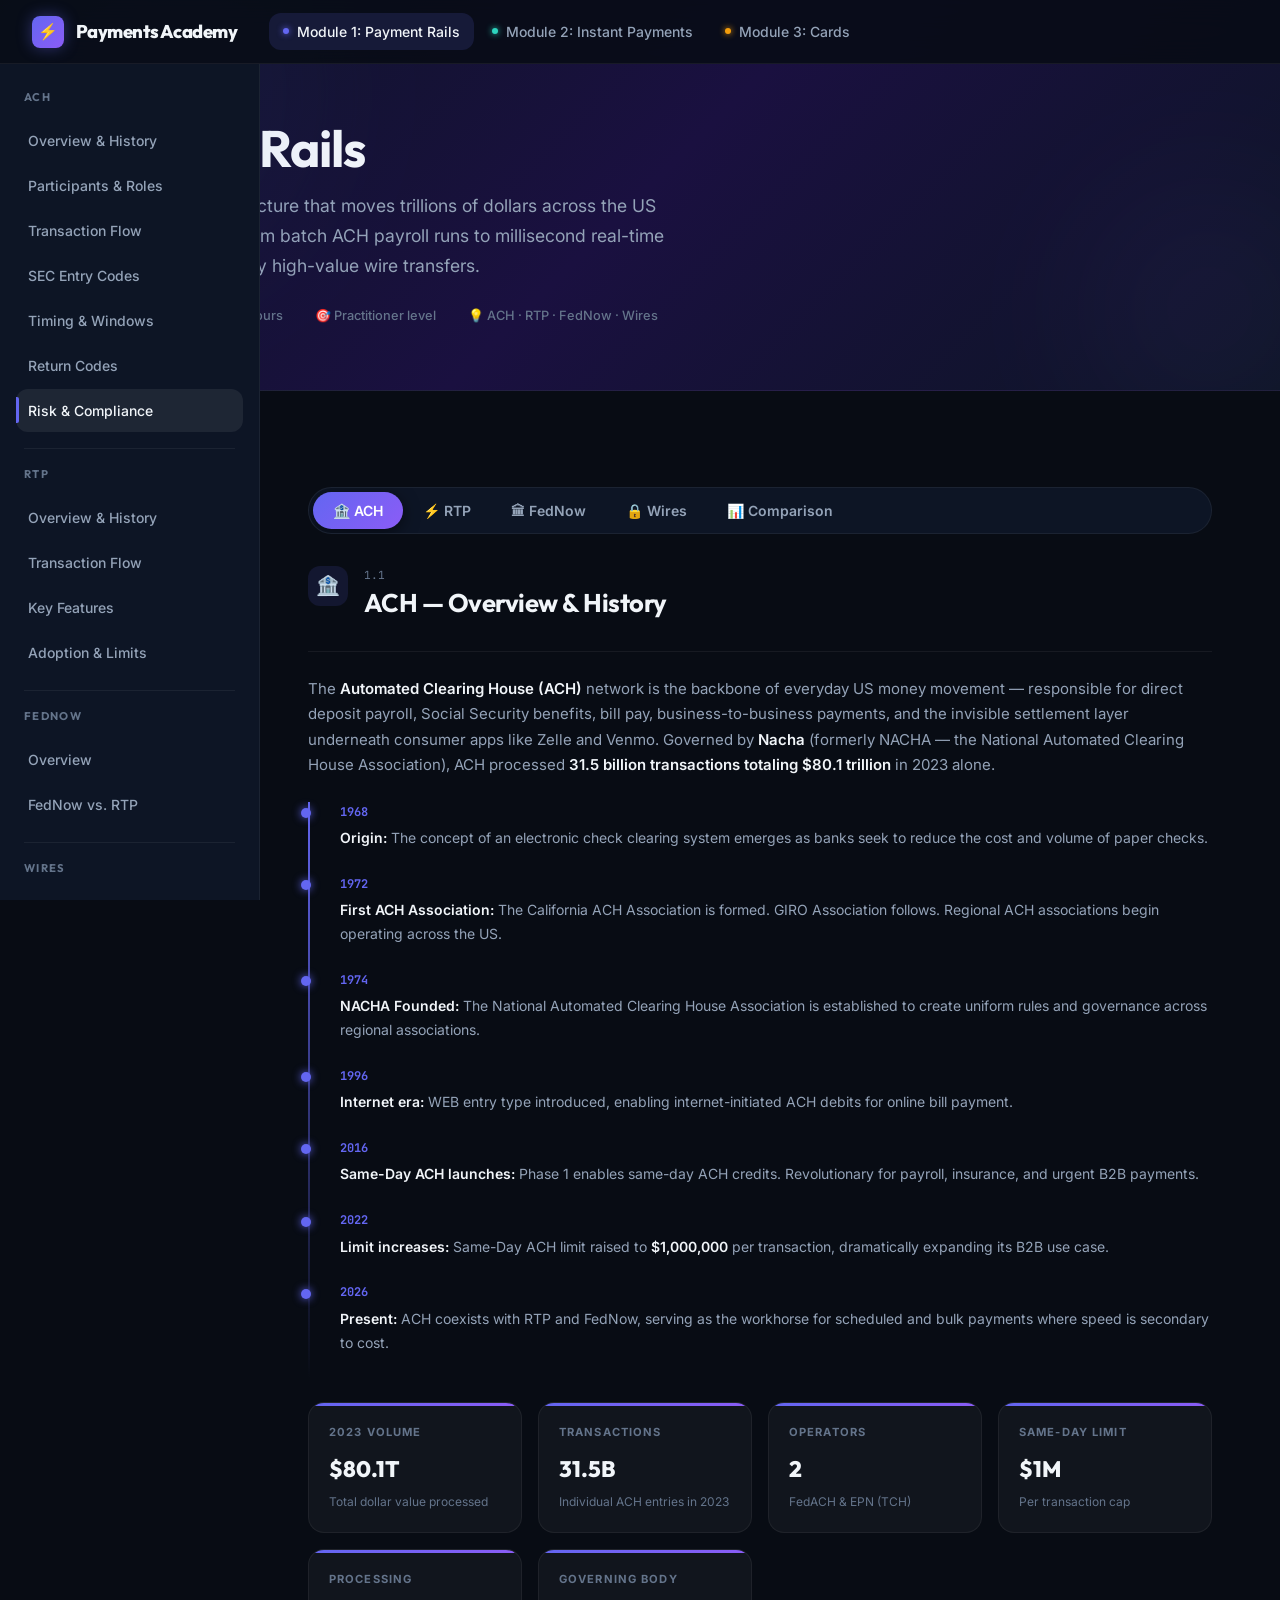
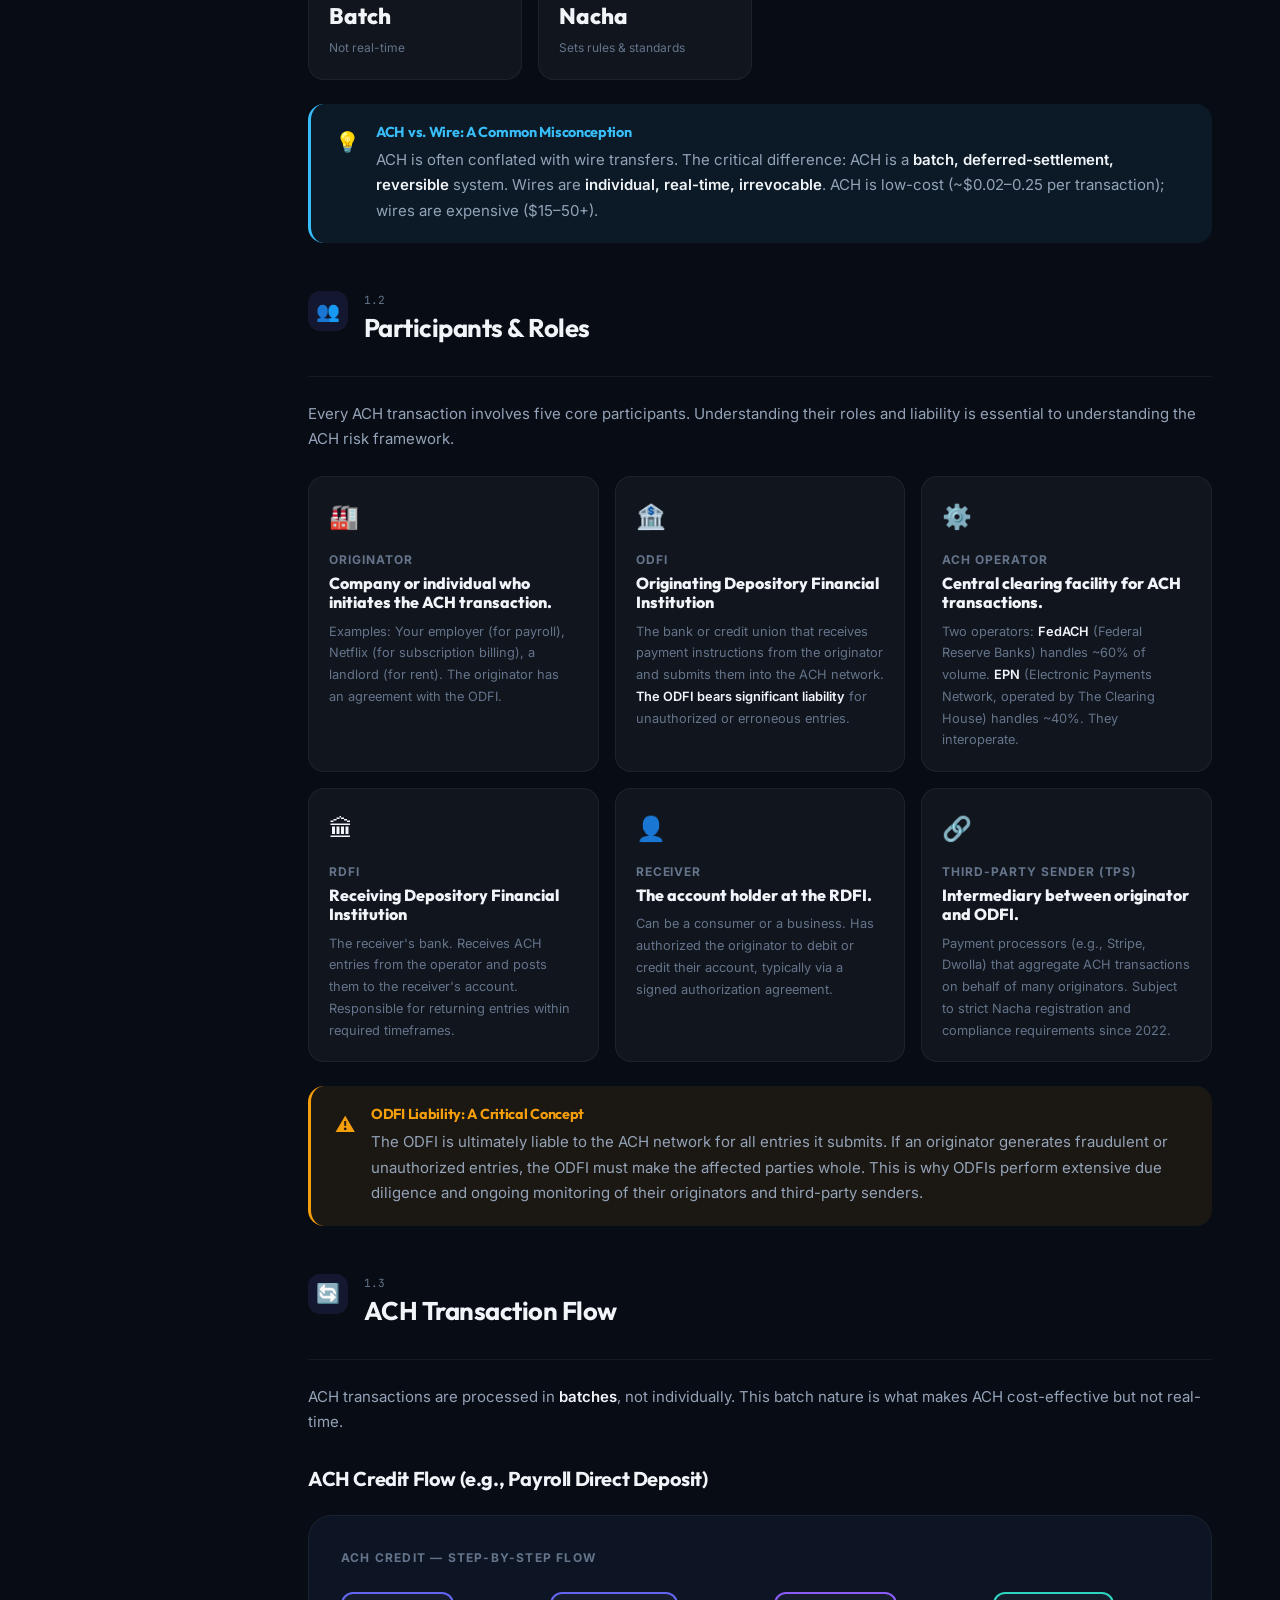
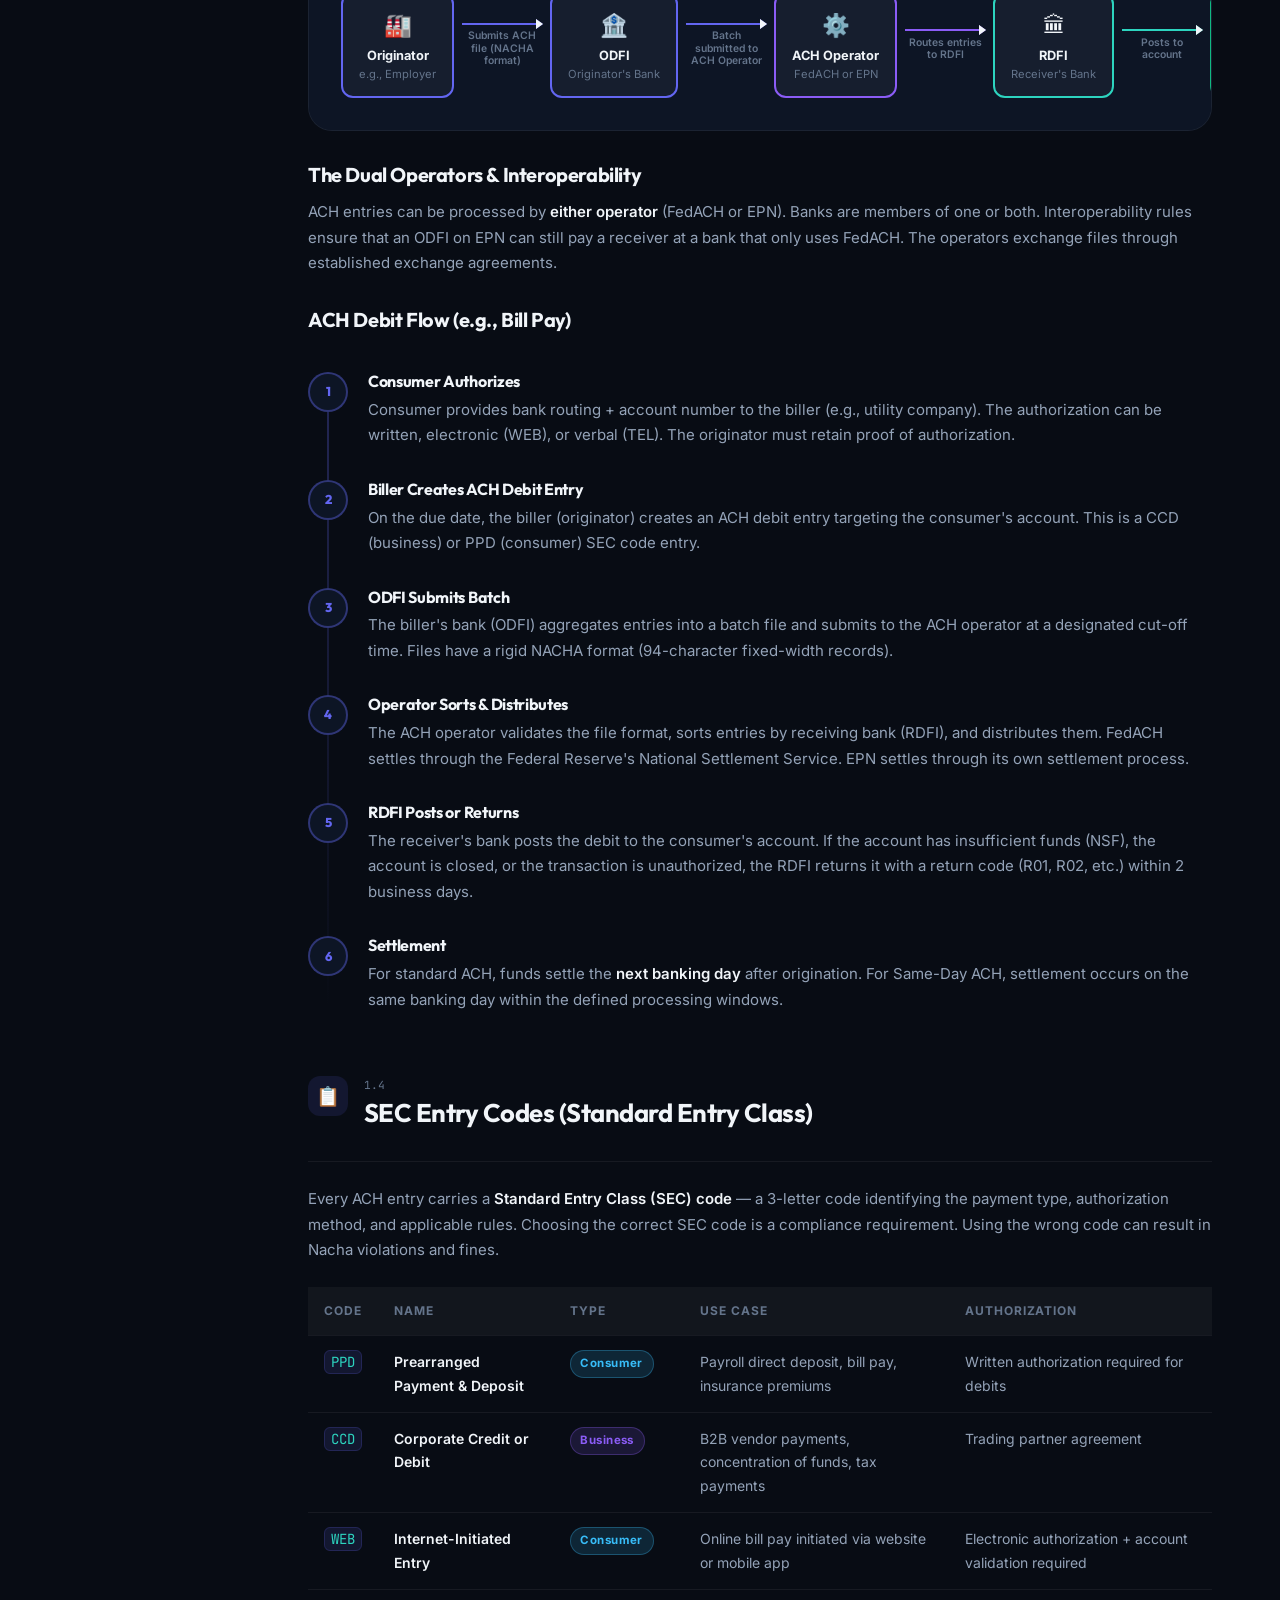
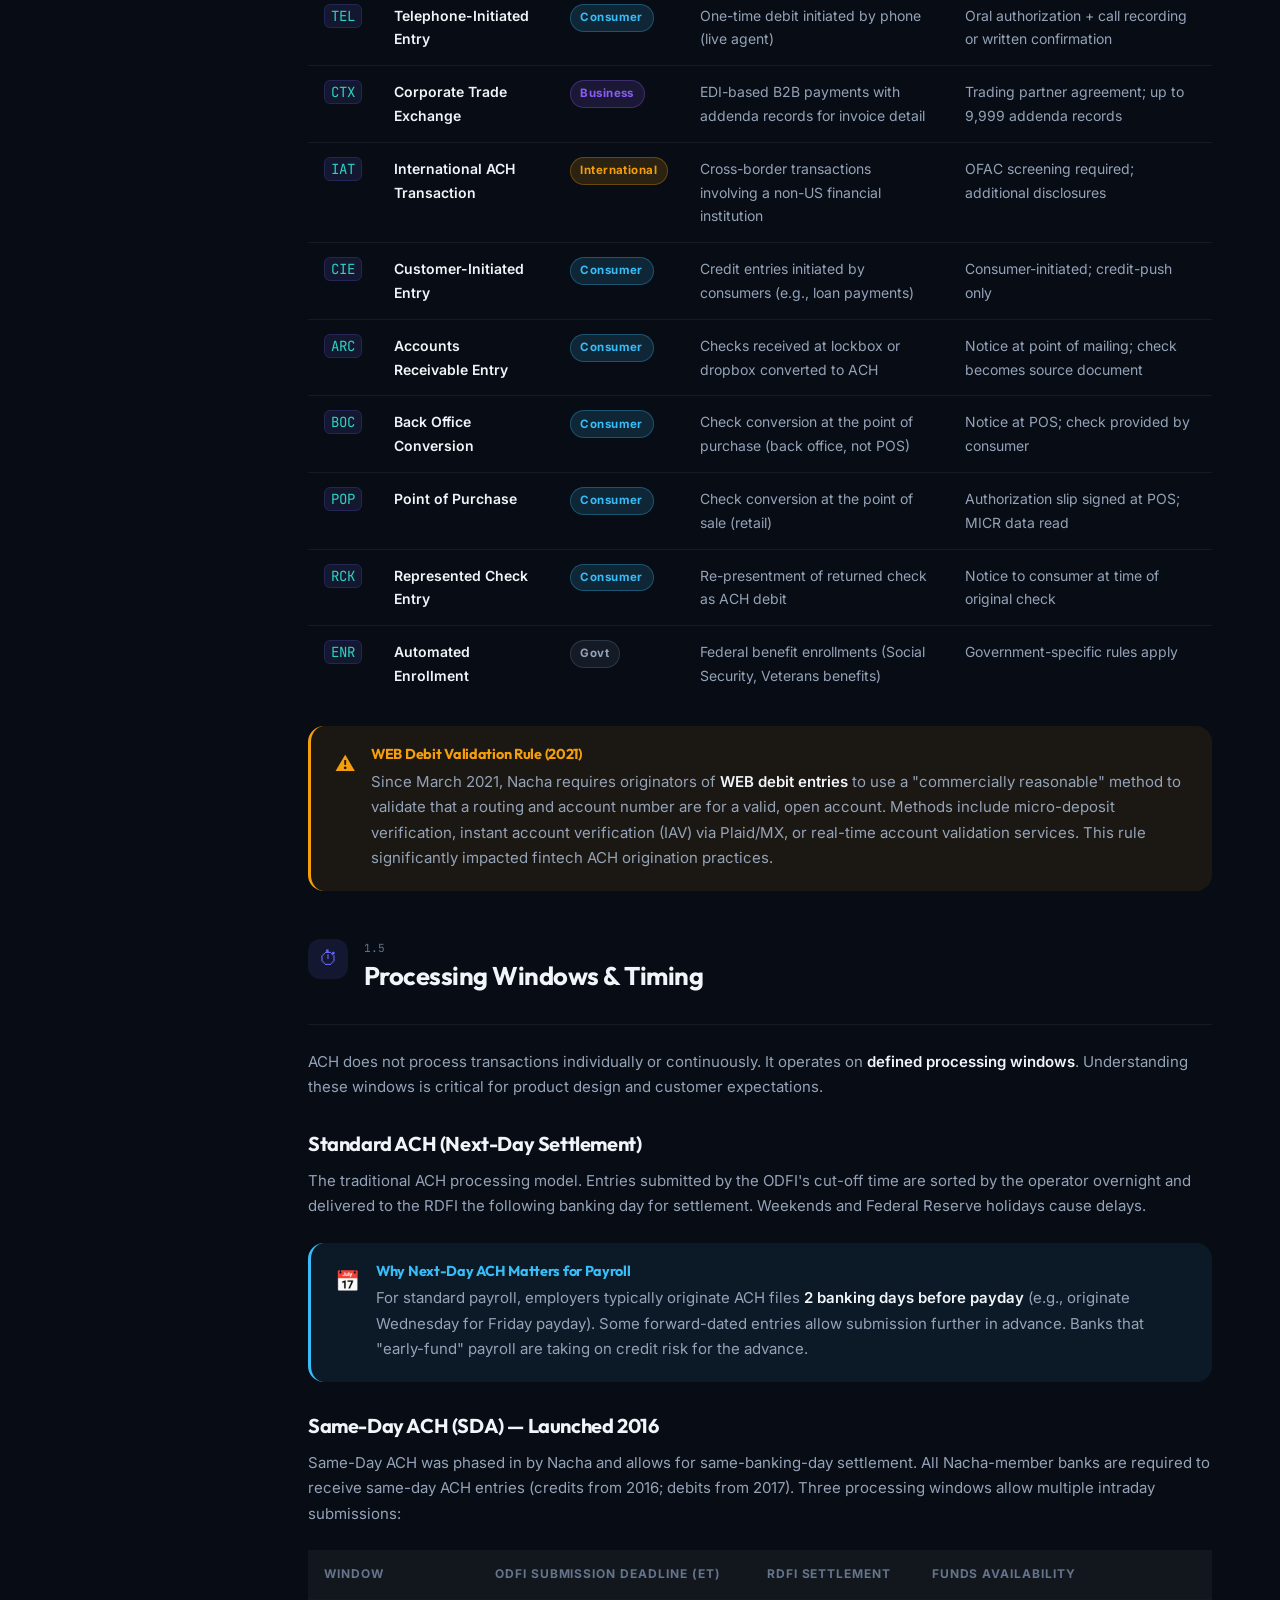
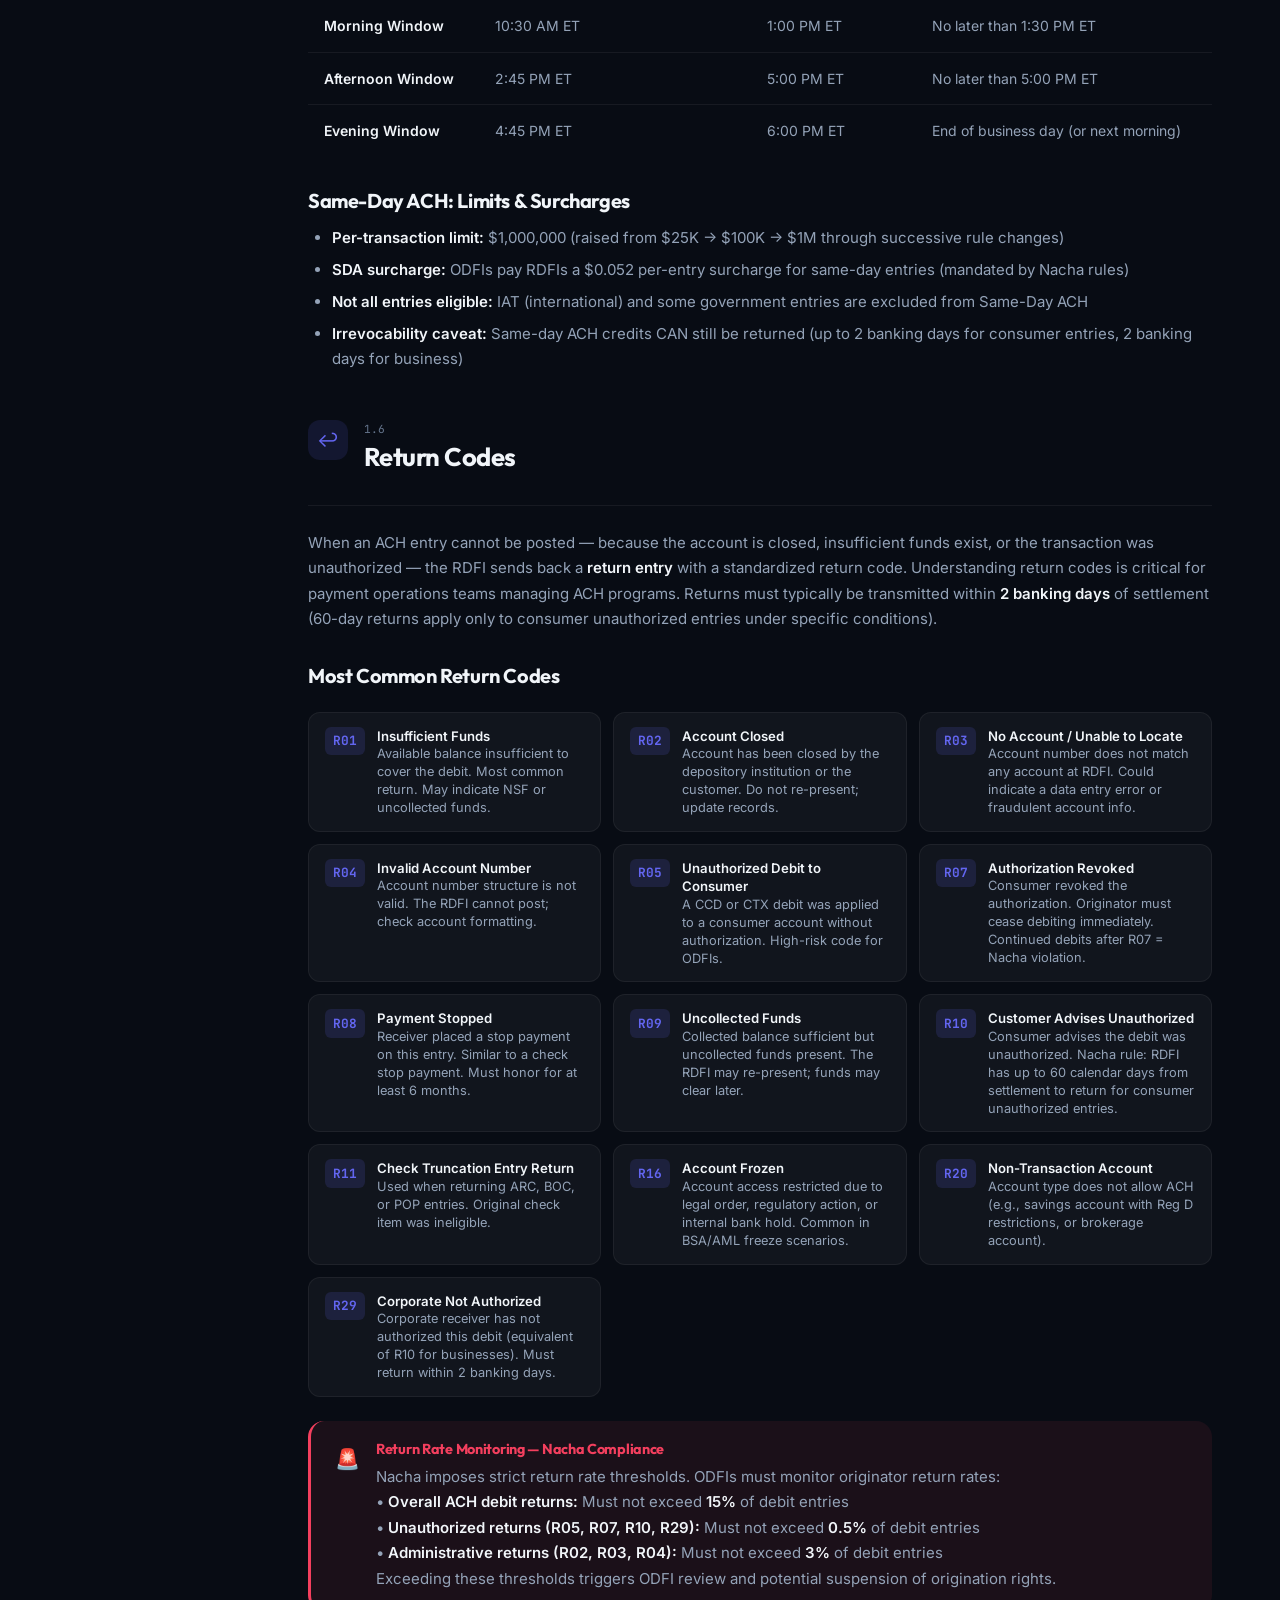
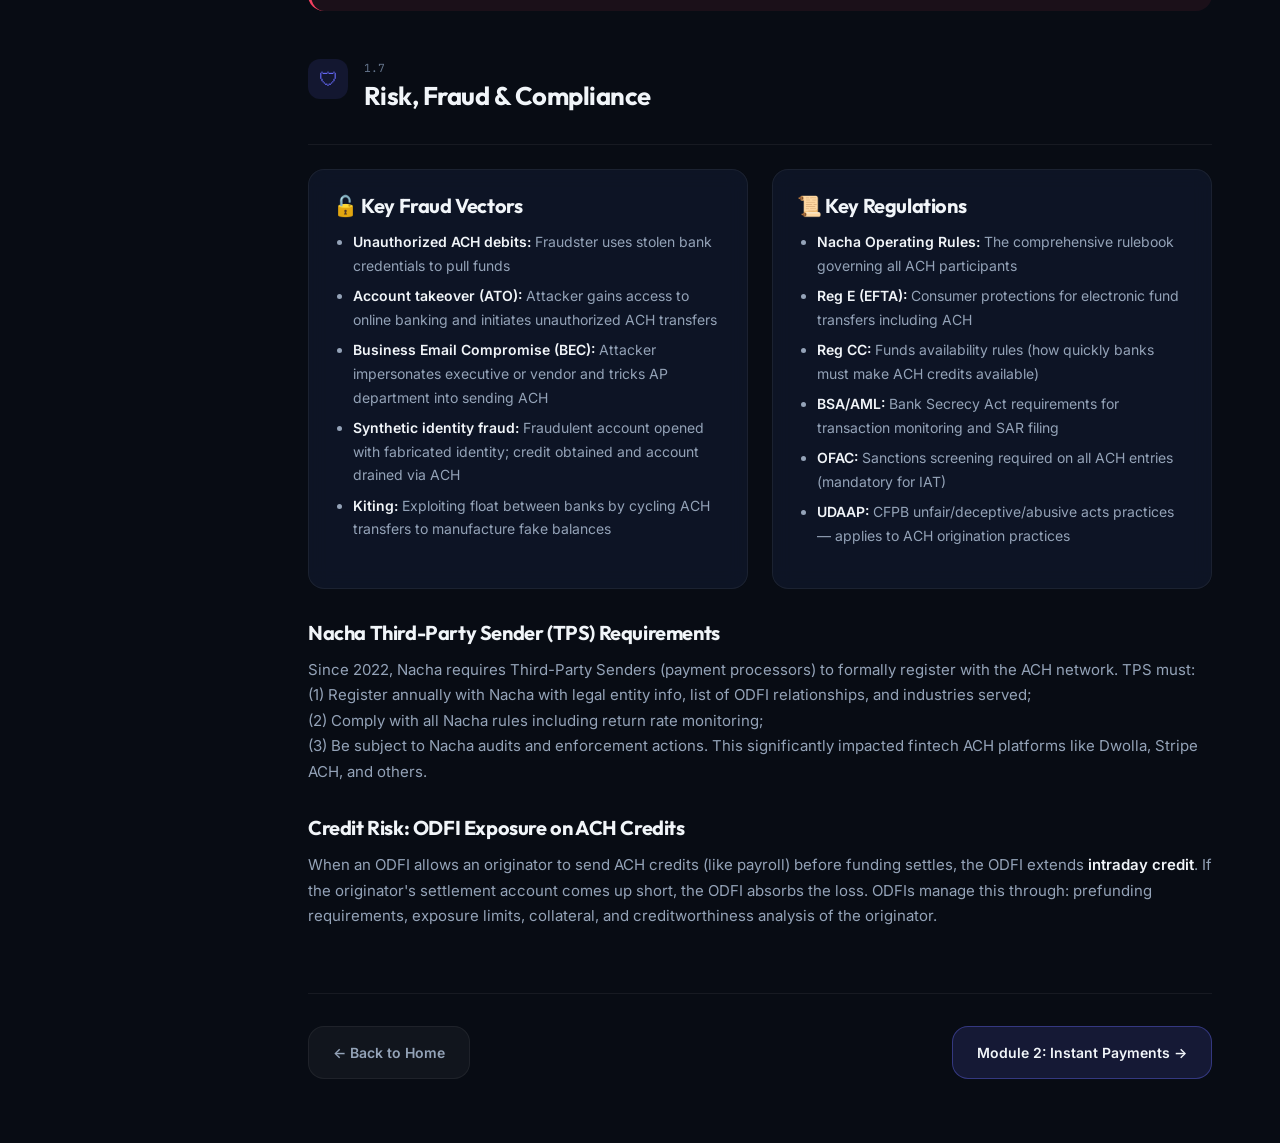
==== module1.html @ 19a31e42 "Add files via upload" ====
<!DOCTYPE html>
<html lang="en">
<head>
  <meta charset="UTF-8" />
  <meta name="viewport" content="width=device-width, initial-scale=1.0" />
  <title>Module 1: Payment Rails — ACH, RTP, FedNow & Wires | Payments Academy</title>
  <meta name="description" content="Deep-dive into the four foundational US payment rails: ACH batch processing, Real-Time Payments (RTP), FedNow, and high-value wire transfers." />
  <link rel="stylesheet" href="styles/main.css" />
  <style>
    /* MODULE 1 ACCENT: INDIGO */
    .hero-badge { background: rgba(99,102,241,0.12); border-color: rgba(99,102,241,0.35); color: var(--accent-indigo); }
    .module-hero::before { background: radial-gradient(circle, #6366f1, transparent 70%); top: -40%; left: -10%; width: 500px; height: 500px; }
    .module-hero::after  { background: radial-gradient(circle, #8b5cf6, transparent 70%); }
    .sidebar-nav li a.active::before { background: var(--accent-indigo); }
    .section-icon { background: rgba(99,102,241,0.12); color: var(--accent-indigo); }
    .key-fact::before { background: var(--grad-indigo); }
    .process-step-num { border-color: rgba(99,102,241,0.4); color: var(--accent-indigo); }
    .chapter-tab.active { background: var(--grad-indigo); }
    .chapter-tab[data-tab="rtp"].active  { background: linear-gradient(135deg, #2dd4bf, #06b6d4); }
    .chapter-tab[data-tab="fednow"].active { background: linear-gradient(135deg, #10b981, #059669); }
    .chapter-tab[data-tab="wires"].active  { background: linear-gradient(135deg, #f59e0b, #d97706); }
    .chapter-tab[data-tab="compare"].active { background: linear-gradient(135deg, #8b5cf6, #6366f1); }
  </style>
</head>
<body>

<!-- TOP NAV -->
<nav class="top-nav">
  <a href="index.html" class="nav-logo">
    <div class="nav-logo-icon">⚡</div>
    Payments Academy
  </a>
  <ul class="nav-links">
    <li><a href="module1.html" class="active"><span class="mod-badge nav-badge-m1"></span>Module 1: Payment Rails</a></li>
    <li><a href="module2.html"><span class="mod-badge nav-badge-m2"></span>Module 2: Instant Payments</a></li>
    <li><a href="module3.html"><span class="mod-badge nav-badge-m3"></span>Module 3: Cards</a></li>
  </ul>
</nav>

<!-- HERO -->
<header class="module-hero">
  <div class="hero-badge">MODULE 01</div>
  <h1 class="hero-title">Payment Rails</h1>
  <p class="hero-desc">
    The foundational infrastructure that moves trillions of dollars across the US economy every day —
    from batch ACH payroll runs to millisecond real-time settlements and same-day high-value wire transfers.
  </p>
  <div class="hero-meta">
    <span class="hero-meta-item">📚 4 Sub-chapters</span>
    <span class="hero-meta-item">⏱ Est. 2 hours</span>
    <span class="hero-meta-item">🎯 Practitioner level</span>
    <span class="hero-meta-item">💡 ACH · RTP · FedNow · Wires</span>
  </div>
</header>

<div class="module-layout">

  <!-- SIDEBAR -->
  <aside class="sidebar">
    <div class="sidebar-title">ACH</div>
    <ul class="sidebar-nav">
      <li><a href="#ach-overview" data-section="ach-overview">Overview &amp; History</a></li>
      <li><a href="#ach-participants" data-section="ach-participants">Participants &amp; Roles</a></li>
      <li><a href="#ach-flow" data-section="ach-flow">Transaction Flow</a></li>
      <li><a href="#ach-types" data-section="ach-types">SEC Entry Codes</a></li>
      <li><a href="#ach-timing" data-section="ach-timing">Timing &amp; Windows</a></li>
      <li><a href="#ach-returns" data-section="ach-returns">Return Codes</a></li>
      <li><a href="#ach-risk" data-section="ach-risk">Risk &amp; Compliance</a></li>
    </ul>
    <div class="sidebar-divider"></div>
    <div class="sidebar-title">RTP</div>
    <ul class="sidebar-nav">
      <li><a href="#rtp-overview" data-section="rtp-overview">Overview &amp; History</a></li>
      <li><a href="#rtp-flow" data-section="rtp-flow">Transaction Flow</a></li>
      <li><a href="#rtp-features" data-section="rtp-features">Key Features</a></li>
      <li><a href="#rtp-adoption" data-section="rtp-adoption">Adoption &amp; Limits</a></li>
    </ul>
    <div class="sidebar-divider"></div>
    <div class="sidebar-title">FedNow</div>
    <ul class="sidebar-nav">
      <li><a href="#fn-overview" data-section="fn-overview">Overview</a></li>
      <li><a href="#fn-vs-rtp" data-section="fn-vs-rtp">FedNow vs. RTP</a></li>
    </ul>
    <div class="sidebar-divider"></div>
    <div class="sidebar-title">Wires</div>
    <ul class="sidebar-nav">
      <li><a href="#wire-overview" data-section="wire-overview">Fedwire &amp; CHIPS</a></li>
      <li><a href="#wire-swift" data-section="wire-swift">SWIFT</a></li>
      <li><a href="#wire-flow" data-section="wire-flow">Wire Flow</a></li>
    </ul>
    <div class="sidebar-divider"></div>
    <div class="sidebar-title">Comparison</div>
    <ul class="sidebar-nav">
      <li><a href="#compare-all" data-section="compare-all">Rail Comparison</a></li>
    </ul>
  </aside>

  <!-- MAIN CONTENT -->
  <main class="main-content">

    <!-- CHAPTER TABS -->
    <div class="chapter-tabs" data-panels="m1-panels">
      <button class="chapter-tab active" data-tab="ach">🏦 ACH</button>
      <button class="chapter-tab" data-tab="rtp">⚡ RTP</button>
      <button class="chapter-tab" data-tab="fednow">🏛 FedNow</button>
      <button class="chapter-tab" data-tab="wires">🔒 Wires</button>
      <button class="chapter-tab" data-tab="compare">📊 Comparison</button>
    </div>

    <div id="m1-panels">

      <!-- ==============================
           ACH PANEL
           ============================== -->
      <div class="chapter-panel active" data-tab="ach">

        <!-- 1. Overview -->
        <div class="content-section" data-section-id="ach-overview" id="ach-overview">
          <div class="section-header">
            <div class="section-icon">🏦</div>
            <div>
              <div class="section-num">1.1</div>
              <h2>ACH — Overview &amp; History</h2>
            </div>
          </div>

          <p>The <strong>Automated Clearing House (ACH)</strong> network is the backbone of everyday US money movement —
          responsible for direct deposit payroll, Social Security benefits, bill pay, business-to-business payments,
          and the invisible settlement layer underneath consumer apps like Zelle and Venmo.
          Governed by <strong>Nacha</strong> (formerly NACHA — the National Automated Clearing House Association),
          ACH processed <strong>31.5 billion transactions totaling $80.1 trillion</strong> in 2023 alone.</p>

          <div class="timeline">
            <div class="timeline-item">
              <div class="timeline-year">1968</div>
              <div class="timeline-text"><strong>Origin:</strong> The concept of an electronic check clearing system emerges as banks seek to reduce the cost and volume of paper checks.</div>
            </div>
            <div class="timeline-item">
              <div class="timeline-year">1972</div>
              <div class="timeline-text"><strong>First ACH Association:</strong> The California ACH Association is formed. GIRO Association follows. Regional ACH associations begin operating across the US.</div>
            </div>
            <div class="timeline-item">
              <div class="timeline-year">1974</div>
              <div class="timeline-text"><strong>NACHA Founded:</strong> The National Automated Clearing House Association is established to create uniform rules and governance across regional associations.</div>
            </div>
            <div class="timeline-item">
              <div class="timeline-year">1996</div>
              <div class="timeline-text"><strong>Internet era:</strong> WEB entry type introduced, enabling internet-initiated ACH debits for online bill payment.</div>
            </div>
            <div class="timeline-item">
              <div class="timeline-year">2016</div>
              <div class="timeline-text"><strong>Same-Day ACH launches:</strong> Phase 1 enables same-day ACH credits. Revolutionary for payroll, insurance, and urgent B2B payments.</div>
            </div>
            <div class="timeline-item">
              <div class="timeline-year">2022</div>
              <div class="timeline-text"><strong>Limit increases:</strong> Same-Day ACH limit raised to <strong>$1,000,000</strong> per transaction, dramatically expanding its B2B use case.</div>
            </div>
            <div class="timeline-item">
              <div class="timeline-year">2026</div>
              <div class="timeline-text"><strong>Present:</strong> ACH coexists with RTP and FedNow, serving as the workhorse for scheduled and bulk payments where speed is secondary to cost.</div>
            </div>
          </div>

          <div class="key-facts">
            <div class="key-fact">
              <div class="key-fact-label">2023 Volume</div>
              <div class="key-fact-value">$80.1T</div>
              <div class="key-fact-note">Total dollar value processed</div>
            </div>
            <div class="key-fact">
              <div class="key-fact-label">Transactions</div>
              <div class="key-fact-value">31.5B</div>
              <div class="key-fact-note">Individual ACH entries in 2023</div>
            </div>
            <div class="key-fact">
              <div class="key-fact-label">Operators</div>
              <div class="key-fact-value">2</div>
              <div class="key-fact-note">FedACH &amp; EPN (TCH)</div>
            </div>
            <div class="key-fact">
              <div class="key-fact-label">Same-Day Limit</div>
              <div class="key-fact-value">$1M</div>
              <div class="key-fact-note">Per transaction cap</div>
            </div>
            <div class="key-fact">
              <div class="key-fact-label">Processing</div>
              <div class="key-fact-value">Batch</div>
              <div class="key-fact-note">Not real-time</div>
            </div>
            <div class="key-fact">
              <div class="key-fact-label">Governing Body</div>
              <div class="key-fact-value">Nacha</div>
              <div class="key-fact-note">Sets rules &amp; standards</div>
            </div>
          </div>

          <div class="callout callout-info">
            <div class="callout-icon">💡</div>
            <div class="callout-content">
              <h4>ACH vs. Wire: A Common Misconception</h4>
              <p>ACH is often conflated with wire transfers. The critical difference: ACH is a <strong>batch, deferred-settlement, reversible</strong> system.
              Wires are <strong>individual, real-time, irrevocable</strong>. ACH is low-cost (~$0.02–0.25 per transaction); wires are expensive ($15–50+).</p>
            </div>
          </div>
        </div>

        <!-- 2. Participants -->
        <div class="content-section" data-section-id="ach-participants" id="ach-participants">
          <div class="section-header">
            <div class="section-icon">👥</div>
            <div>
              <div class="section-num">1.2</div>
              <h2>Participants &amp; Roles</h2>
            </div>
          </div>

          <p>Every ACH transaction involves five core participants. Understanding their roles and liability is essential to understanding
          the ACH risk framework.</p>

          <div class="info-grid">
            <div class="info-card">
              <div class="info-card-icon">🏭</div>
              <div class="info-card-label">Originator</div>
              <div class="info-card-value" style="font-size:1rem; margin-bottom:0.5rem">Company or individual who initiates the ACH transaction.</div>
              <p style="font-size:0.8rem; color:var(--text-muted); margin:0">Examples: Your employer (for payroll), Netflix (for subscription billing), a landlord (for rent). The originator has an agreement with the ODFI.</p>
            </div>
            <div class="info-card">
              <div class="info-card-icon">🏦</div>
              <div class="info-card-label">ODFI</div>
              <div class="info-card-value" style="font-size:1rem; margin-bottom:0.5rem">Originating Depository Financial Institution</div>
              <p style="font-size:0.8rem; color:var(--text-muted); margin:0">The bank or credit union that receives payment instructions from the originator and submits them into the ACH network. <strong>The ODFI bears significant liability</strong> for unauthorized or erroneous entries.</p>
            </div>
            <div class="info-card">
              <div class="info-card-icon">⚙️</div>
              <div class="info-card-label">ACH Operator</div>
              <div class="info-card-value" style="font-size:1rem; margin-bottom:0.5rem">Central clearing facility for ACH transactions.</div>
              <p style="font-size:0.8rem; color:var(--text-muted); margin:0">Two operators: <strong>FedACH</strong> (Federal Reserve Banks) handles ~60% of volume. <strong>EPN</strong> (Electronic Payments Network, operated by The Clearing House) handles ~40%. They interoperate.</p>
            </div>
            <div class="info-card">
              <div class="info-card-icon">🏛</div>
              <div class="info-card-label">RDFI</div>
              <div class="info-card-value" style="font-size:1rem; margin-bottom:0.5rem">Receiving Depository Financial Institution</div>
              <p style="font-size:0.8rem; color:var(--text-muted); margin:0">The receiver's bank. Receives ACH entries from the operator and posts them to the receiver's account. Responsible for returning entries within required timeframes.</p>
            </div>
            <div class="info-card">
              <div class="info-card-icon">👤</div>
              <div class="info-card-label">Receiver</div>
              <div class="info-card-value" style="font-size:1rem; margin-bottom:0.5rem">The account holder at the RDFI.</div>
              <p style="font-size:0.8rem; color:var(--text-muted); margin:0">Can be a consumer or a business. Has authorized the originator to debit or credit their account, typically via a signed authorization agreement.</p>
            </div>
            <div class="info-card">
              <div class="info-card-icon">🔗</div>
              <div class="info-card-label">Third-Party Sender (TPS)</div>
              <div class="info-card-value" style="font-size:1rem; margin-bottom:0.5rem">Intermediary between originator and ODFI.</div>
              <p style="font-size:0.8rem; color:var(--text-muted); margin:0">Payment processors (e.g., Stripe, Dwolla) that aggregate ACH transactions on behalf of many originators. Subject to strict Nacha registration and compliance requirements since 2022.</p>
            </div>
          </div>

          <div class="callout callout-warning">
            <div class="callout-icon">⚠️</div>
            <div class="callout-content">
              <h4>ODFI Liability: A Critical Concept</h4>
              <p>The ODFI is ultimately liable to the ACH network for all entries it submits. If an originator generates fraudulent or unauthorized entries, the ODFI must make the affected parties whole. This is why ODFIs perform extensive due diligence and ongoing monitoring of their originators and third-party senders.</p>
            </div>
          </div>
        </div>

        <!-- 3. Transaction Flow -->
        <div class="content-section" data-section-id="ach-flow" id="ach-flow">
          <div class="section-header">
            <div class="section-icon">🔄</div>
            <div>
              <div class="section-num">1.3</div>
              <h2>ACH Transaction Flow</h2>
            </div>
          </div>

          <p>ACH transactions are processed in <strong>batches</strong>, not individually. This batch nature is what makes ACH cost-effective but not real-time.</p>

          <h3>ACH Credit Flow (e.g., Payroll Direct Deposit)</h3>
          <div class="flow-container">
            <div class="flow-title">ACH CREDIT — STEP-BY-STEP FLOW</div>
            <div class="flow-diagram">
              <div class="flow-node">
                <div class="flow-node-box" style="border-color: #6366f1;">
                  <div class="flow-node-icon">🏭</div>
                  <div class="flow-node-name">Originator</div>
                  <div class="flow-node-abbr">e.g., Employer</div>
                </div>
              </div>
              <div class="flow-arrow">
                <div class="flow-arrow-line" style="background:#6366f1;">
                  <div style="position:absolute;right:-1px;top:50%;transform:translateY(-50%);width:0;height:0;border-left:7px solid #6366f1;border-top:5px solid transparent;border-bottom:5px solid transparent;"></div>
                </div>
                <div class="flow-arrow-label">Submits ACH file (NACHA format)</div>
              </div>
              <div class="flow-node">
                <div class="flow-node-box" style="border-color: #6366f1;">
                  <div class="flow-node-icon">🏦</div>
                  <div class="flow-node-name">ODFI</div>
                  <div class="flow-node-abbr">Originator's Bank</div>
                </div>
              </div>
              <div class="flow-arrow">
                <div class="flow-arrow-line" style="background:#6366f1;">
                  <div style="position:absolute;right:-1px;top:50%;transform:translateY(-50%);width:0;height:0;border-left:7px solid #6366f1;border-top:5px solid transparent;border-bottom:5px solid transparent;"></div>
                </div>
                <div class="flow-arrow-label">Batch submitted to ACH Operator</div>
              </div>
              <div class="flow-node">
                <div class="flow-node-box" style="border-color: #8b5cf6;">
                  <div class="flow-node-icon">⚙️</div>
                  <div class="flow-node-name">ACH Operator</div>
                  <div class="flow-node-abbr">FedACH or EPN</div>
                </div>
              </div>
              <div class="flow-arrow">
                <div class="flow-arrow-line" style="background:#8b5cf6;">
                  <div style="position:absolute;right:-1px;top:50%;transform:translateY(-50%);width:0;height:0;border-left:7px solid #8b5cf6;border-top:5px solid transparent;border-bottom:5px solid transparent;"></div>
                </div>
                <div class="flow-arrow-label">Routes entries to RDFI</div>
              </div>
              <div class="flow-node">
                <div class="flow-node-box" style="border-color: #2dd4bf;">
                  <div class="flow-node-icon">🏛</div>
                  <div class="flow-node-name">RDFI</div>
                  <div class="flow-node-abbr">Receiver's Bank</div>
                </div>
              </div>
              <div class="flow-arrow">
                <div class="flow-arrow-line" style="background:#2dd4bf;">
                  <div style="position:absolute;right:-1px;top:50%;transform:translateY(-50%);width:0;height:0;border-left:7px solid #2dd4bf;border-top:5px solid transparent;border-bottom:5px solid transparent;"></div>
                </div>
                <div class="flow-arrow-label">Posts to account</div>
              </div>
              <div class="flow-node">
                <div class="flow-node-box" style="border-color: #10b981;">
                  <div class="flow-node-icon">👤</div>
                  <div class="flow-node-name">Receiver</div>
                  <div class="flow-node-abbr">Employee</div>
                </div>
              </div>
            </div>
          </div>

          <h3>The Dual Operators &amp; Interoperability</h3>
          <p>ACH entries can be processed by <strong>either operator</strong> (FedACH or EPN). Banks are members of one or both. Interoperability rules ensure that an ODFI on EPN can still pay a receiver at a bank that only uses FedACH. The operators exchange files through established exchange agreements.</p>

          <h3>ACH Debit Flow (e.g., Bill Pay)</h3>
          <div class="process-steps">
            <div class="process-step">
              <div class="process-step-num">1</div>
              <div class="process-step-content">
                <h4>Consumer Authorizes</h4>
                <p>Consumer provides bank routing + account number to the biller (e.g., utility company). The authorization can be written, electronic (WEB), or verbal (TEL). The originator must retain proof of authorization.</p>
              </div>
            </div>
            <div class="process-step">
              <div class="process-step-num">2</div>
              <div class="process-step-content">
                <h4>Biller Creates ACH Debit Entry</h4>
                <p>On the due date, the biller (originator) creates an ACH debit entry targeting the consumer's account. This is a CCD (business) or PPD (consumer) SEC code entry.</p>
              </div>
            </div>
            <div class="process-step">
              <div class="process-step-num">3</div>
              <div class="process-step-content">
                <h4>ODFI Submits Batch</h4>
                <p>The biller's bank (ODFI) aggregates entries into a batch file and submits to the ACH operator at a designated cut-off time. Files have a rigid NACHA format (94-character fixed-width records).</p>
              </div>
            </div>
            <div class="process-step">
              <div class="process-step-num">4</div>
              <div class="process-step-content">
                <h4>Operator Sorts &amp; Distributes</h4>
                <p>The ACH operator validates the file format, sorts entries by receiving bank (RDFI), and distributes them. FedACH settles through the Federal Reserve's National Settlement Service. EPN settles through its own settlement process.</p>
              </div>
            </div>
            <div class="process-step">
              <div class="process-step-num">5</div>
              <div class="process-step-content">
                <h4>RDFI Posts or Returns</h4>
                <p>The receiver's bank posts the debit to the consumer's account. If the account has insufficient funds (NSF), the account is closed, or the transaction is unauthorized, the RDFI returns it with a return code (R01, R02, etc.) within 2 business days.</p>
              </div>
            </div>
            <div class="process-step">
              <div class="process-step-num">6</div>
              <div class="process-step-content">
                <h4>Settlement</h4>
                <p>For standard ACH, funds settle the <strong>next banking day</strong> after origination. For Same-Day ACH, settlement occurs on the same banking day within the defined processing windows.</p>
              </div>
            </div>
          </div>
        </div>

        <!-- 4. SEC Entry Codes -->
        <div class="content-section" data-section-id="ach-types" id="ach-types">
          <div class="section-header">
            <div class="section-icon">📋</div>
            <div>
              <div class="section-num">1.4</div>
              <h2>SEC Entry Codes (Standard Entry Class)</h2>
            </div>
          </div>

          <p>Every ACH entry carries a <strong>Standard Entry Class (SEC) code</strong> — a 3-letter code identifying the payment type,
          authorization method, and applicable rules. Choosing the correct SEC code is a compliance requirement.
          Using the wrong code can result in Nacha violations and fines.</p>

          <table class="data-table">
            <thead>
              <tr>
                <th>Code</th>
                <th>Name</th>
                <th>Type</th>
                <th>Use Case</th>
                <th>Authorization</th>
              </tr>
            </thead>
            <tbody>
              <tr>
                <td><code>PPD</code></td>
                <td><strong>Prearranged Payment &amp; Deposit</strong></td>
                <td><span class="badge badge-blue">Consumer</span></td>
                <td>Payroll direct deposit, bill pay, insurance premiums</td>
                <td>Written authorization required for debits</td>
              </tr>
              <tr>
                <td><code>CCD</code></td>
                <td><strong>Corporate Credit or Debit</strong></td>
                <td><span class="badge badge-purple">Business</span></td>
                <td>B2B vendor payments, concentration of funds, tax payments</td>
                <td>Trading partner agreement</td>
              </tr>
              <tr>
                <td><code>WEB</code></td>
                <td><strong>Internet-Initiated Entry</strong></td>
                <td><span class="badge badge-blue">Consumer</span></td>
                <td>Online bill pay initiated via website or mobile app</td>
                <td>Electronic authorization + account validation required</td>
              </tr>
              <tr>
                <td><code>TEL</code></td>
                <td><strong>Telephone-Initiated Entry</strong></td>
                <td><span class="badge badge-blue">Consumer</span></td>
                <td>One-time debit initiated by phone (live agent)</td>
                <td>Oral authorization + call recording or written confirmation</td>
              </tr>
              <tr>
                <td><code>CTX</code></td>
                <td><strong>Corporate Trade Exchange</strong></td>
                <td><span class="badge badge-purple">Business</span></td>
                <td>EDI-based B2B payments with addenda records for invoice detail</td>
                <td>Trading partner agreement; up to 9,999 addenda records</td>
              </tr>
              <tr>
                <td><code>IAT</code></td>
                <td><strong>International ACH Transaction</strong></td>
                <td><span class="badge badge-yellow">International</span></td>
                <td>Cross-border transactions involving a non-US financial institution</td>
                <td>OFAC screening required; additional disclosures</td>
              </tr>
              <tr>
                <td><code>CIE</code></td>
                <td><strong>Customer-Initiated Entry</strong></td>
                <td><span class="badge badge-blue">Consumer</span></td>
                <td>Credit entries initiated by consumers (e.g., loan payments)</td>
                <td>Consumer-initiated; credit-push only</td>
              </tr>
              <tr>
                <td><code>ARC</code></td>
                <td><strong>Accounts Receivable Entry</strong></td>
                <td><span class="badge badge-blue">Consumer</span></td>
                <td>Checks received at lockbox or dropbox converted to ACH</td>
                <td>Notice at point of mailing; check becomes source document</td>
              </tr>
              <tr>
                <td><code>BOC</code></td>
                <td><strong>Back Office Conversion</strong></td>
                <td><span class="badge badge-blue">Consumer</span></td>
                <td>Check conversion at the point of purchase (back office, not POS)</td>
                <td>Notice at POS; check provided by consumer</td>
              </tr>
              <tr>
                <td><code>POP</code></td>
                <td><strong>Point of Purchase</strong></td>
                <td><span class="badge badge-blue">Consumer</span></td>
                <td>Check conversion at the point of sale (retail)</td>
                <td>Authorization slip signed at POS; MICR data read</td>
              </tr>
              <tr>
                <td><code>RCK</code></td>
                <td><strong>Represented Check Entry</strong></td>
                <td><span class="badge badge-blue">Consumer</span></td>
                <td>Re-presentment of returned check as ACH debit</td>
                <td>Notice to consumer at time of original check</td>
              </tr>
              <tr>
                <td><code>ENR</code></td>
                <td><strong>Automated Enrollment</strong></td>
                <td><span class="badge badge-gray">Govt</span></td>
                <td>Federal benefit enrollments (Social Security, Veterans benefits)</td>
                <td>Government-specific rules apply</td>
              </tr>
            </tbody>
          </table>

          <div class="callout callout-warning">
            <div class="callout-icon">⚠️</div>
            <div class="callout-content">
              <h4>WEB Debit Validation Rule (2021)</h4>
              <p>Since March 2021, Nacha requires originators of <strong>WEB debit entries</strong> to use a "commercially reasonable" method to validate that a routing and account number are for a valid, open account. Methods include micro-deposit verification, instant account verification (IAV) via Plaid/MX, or real-time account validation services. This rule significantly impacted fintech ACH origination practices.</p>
            </div>
          </div>
        </div>

        <!-- 5. Timing -->
        <div class="content-section" data-section-id="ach-timing" id="ach-timing">
          <div class="section-header">
            <div class="section-icon">⏱</div>
            <div>
              <div class="section-num">1.5</div>
              <h2>Processing Windows &amp; Timing</h2>
            </div>
          </div>

          <p>ACH does not process transactions individually or continuously. It operates on <strong>defined processing windows</strong>.
          Understanding these windows is critical for product design and customer expectations.</p>

          <h3>Standard ACH (Next-Day Settlement)</h3>
          <p>The traditional ACH processing model. Entries submitted by the ODFI's cut-off time are sorted by the operator overnight
          and delivered to the RDFI the following banking day for settlement. Weekends and Federal Reserve holidays cause delays.</p>

          <div class="callout callout-info">
            <div class="callout-icon">📅</div>
            <div class="callout-content">
              <h4>Why Next-Day ACH Matters for Payroll</h4>
              <p>For standard payroll, employers typically originate ACH files <strong>2 banking days before payday</strong> (e.g., originate Wednesday for Friday payday). Some forward-dated entries allow submission further in advance. Banks that "early-fund" payroll are taking on credit risk for the advance.</p>
            </div>
          </div>

          <h3>Same-Day ACH (SDA) — Launched 2016</h3>
          <p>Same-Day ACH was phased in by Nacha and allows for same-banking-day settlement. All Nacha-member banks are required to receive same-day ACH entries (credits from 2016; debits from 2017). Three processing windows allow multiple intraday submissions:</p>

          <table class="data-table">
            <thead>
              <tr>
                <th>Window</th>
                <th>ODFI Submission Deadline (ET)</th>
                <th>RDFI Settlement</th>
                <th>Funds Availability</th>
              </tr>
            </thead>
            <tbody>
              <tr>
                <td><strong>Morning Window</strong></td>
                <td>10:30 AM ET</td>
                <td>1:00 PM ET</td>
                <td>No later than 1:30 PM ET</td>
              </tr>
              <tr>
                <td><strong>Afternoon Window</strong></td>
                <td>2:45 PM ET</td>
                <td>5:00 PM ET</td>
                <td>No later than 5:00 PM ET</td>
              </tr>
              <tr>
                <td><strong>Evening Window</strong></td>
                <td>4:45 PM ET</td>
                <td>6:00 PM ET</td>
                <td>End of business day (or next morning)</td>
              </tr>
            </tbody>
          </table>

          <h3>Same-Day ACH: Limits &amp; Surcharges</h3>
          <ul>
            <li><strong>Per-transaction limit:</strong> $1,000,000 (raised from $25K → $100K → $1M through successive rule changes)</li>
            <li><strong>SDA surcharge:</strong> ODFIs pay RDFIs a $0.052 per-entry surcharge for same-day entries (mandated by Nacha rules)</li>
            <li><strong>Not all entries eligible:</strong> IAT (international) and some government entries are excluded from Same-Day ACH</li>
            <li><strong>Irrevocability caveat:</strong> Same-day ACH credits CAN still be returned (up to 2 banking days for consumer entries, 2 banking days for business)</li>
          </ul>
        </div>

        <!-- 6. Return Codes -->
        <div class="content-section" data-section-id="ach-returns" id="ach-returns">
          <div class="section-header">
            <div class="section-icon">↩️</div>
            <div>
              <div class="section-num">1.6</div>
              <h2>Return Codes</h2>
            </div>
          </div>

          <p>When an ACH entry cannot be posted — because the account is closed, insufficient funds exist, or the transaction was unauthorized —
          the RDFI sends back a <strong>return entry</strong> with a standardized return code.
          Understanding return codes is critical for payment operations teams managing ACH programs.
          Returns must typically be transmitted within <strong>2 banking days</strong> of settlement
          (60-day returns apply only to consumer unauthorized entries under specific conditions).</p>

          <h3>Most Common Return Codes</h3>
          <div class="return-codes">
            <div class="return-code-item">
              <div class="return-code-code">R01</div>
              <div class="return-code-desc"><div class="return-code-title">Insufficient Funds</div>Available balance insufficient to cover the debit. Most common return. May indicate NSF or uncollected funds.</div>
            </div>
            <div class="return-code-item">
              <div class="return-code-code">R02</div>
              <div class="return-code-desc"><div class="return-code-title">Account Closed</div>Account has been closed by the depository institution or the customer. Do not re-present; update records.</div>
            </div>
            <div class="return-code-item">
              <div class="return-code-code">R03</div>
              <div class="return-code-desc"><div class="return-code-title">No Account / Unable to Locate</div>Account number does not match any account at RDFI. Could indicate a data entry error or fraudulent account info.</div>
            </div>
            <div class="return-code-item">
              <div class="return-code-code">R04</div>
              <div class="return-code-desc"><div class="return-code-title">Invalid Account Number</div>Account number structure is not valid. The RDFI cannot post; check account formatting.</div>
            </div>
            <div class="return-code-item">
              <div class="return-code-code">R05</div>
              <div class="return-code-desc"><div class="return-code-title">Unauthorized Debit to Consumer</div>A CCD or CTX debit was applied to a consumer account without authorization. High-risk code for ODFIs.</div>
            </div>
            <div class="return-code-item">
              <div class="return-code-code">R07</div>
              <div class="return-code-desc"><div class="return-code-title">Authorization Revoked</div>Consumer revoked the authorization. Originator must cease debiting immediately. Continued debits after R07 = Nacha violation.</div>
            </div>
            <div class="return-code-item">
              <div class="return-code-code">R08</div>
              <div class="return-code-desc"><div class="return-code-title">Payment Stopped</div>Receiver placed a stop payment on this entry. Similar to a check stop payment. Must honor for at least 6 months.</div>
            </div>
            <div class="return-code-item">
              <div class="return-code-code">R09</div>
              <div class="return-code-desc"><div class="return-code-title">Uncollected Funds</div>Collected balance sufficient but uncollected funds present. The RDFI may re-present; funds may clear later.</div>
            </div>
            <div class="return-code-item">
              <div class="return-code-code">R10</div>
              <div class="return-code-desc"><div class="return-code-title">Customer Advises Unauthorized</div>Consumer advises the debit was unauthorized. Nacha rule: RDFI has up to 60 calendar days from settlement to return for consumer unauthorized entries.</div>
            </div>
            <div class="return-code-item">
              <div class="return-code-code">R11</div>
              <div class="return-code-desc"><div class="return-code-title">Check Truncation Entry Return</div>Used when returning ARC, BOC, or POP entries. Original check item was ineligible.</div>
            </div>
            <div class="return-code-item">
              <div class="return-code-code">R16</div>
              <div class="return-code-desc"><div class="return-code-title">Account Frozen</div>Account access restricted due to legal order, regulatory action, or internal bank hold. Common in BSA/AML freeze scenarios.</div>
            </div>
            <div class="return-code-item">
              <div class="return-code-code">R20</div>
              <div class="return-code-desc"><div class="return-code-title">Non-Transaction Account</div>Account type does not allow ACH (e.g., savings account with Reg D restrictions, or brokerage account).</div>
            </div>
            <div class="return-code-item">
              <div class="return-code-code">R29</div>
              <div class="return-code-desc"><div class="return-code-title">Corporate Not Authorized</div>Corporate receiver has not authorized this debit (equivalent of R10 for businesses). Must return within 2 banking days.</div>
            </div>
          </div>

          <div class="callout callout-danger">
            <div class="callout-icon">🚨</div>
            <div class="callout-content">
              <h4>Return Rate Monitoring — Nacha Compliance</h4>
              <p>Nacha imposes strict return rate thresholds. ODFIs must monitor originator return rates:<br>
              • <strong>Overall ACH debit returns:</strong> Must not exceed <strong>15%</strong> of debit entries<br>
              • <strong>Unauthorized returns (R05, R07, R10, R29):</strong> Must not exceed <strong>0.5%</strong> of debit entries<br>
              • <strong>Administrative returns (R02, R03, R04):</strong> Must not exceed <strong>3%</strong> of debit entries<br>
              Exceeding these thresholds triggers ODFI review and potential suspension of origination rights.</p>
            </div>
          </div>
        </div>

        <!-- 7. Risk & Compliance -->
        <div class="content-section" data-section-id="ach-risk" id="ach-risk">
          <div class="section-header">
            <div class="section-icon">🛡</div>
            <div>
              <div class="section-num">1.7</div>
              <h2>Risk, Fraud &amp; Compliance</h2>
            </div>
          </div>

          <div class="two-col">
            <div class="card">
              <h4 style="margin-bottom:0.75rem">🔓 Key Fraud Vectors</h4>
              <ul style="color:var(--text-secondary);padding-left:1.25rem;font-size:0.875rem">
                <li><strong>Unauthorized ACH debits:</strong> Fraudster uses stolen bank credentials to pull funds</li>
                <li><strong>Account takeover (ATO):</strong> Attacker gains access to online banking and initiates unauthorized ACH transfers</li>
                <li><strong>Business Email Compromise (BEC):</strong> Attacker impersonates executive or vendor and tricks AP department into sending ACH</li>
                <li><strong>Synthetic identity fraud:</strong> Fraudulent account opened with fabricated identity; credit obtained and account drained via ACH</li>
                <li><strong>Kiting:</strong> Exploiting float between banks by cycling ACH transfers to manufacture fake balances</li>
              </ul>
            </div>
            <div class="card">
              <h4 style="margin-bottom:0.75rem">📜 Key Regulations</h4>
              <ul style="color:var(--text-secondary);padding-left:1.25rem;font-size:0.875rem">
                <li><strong>Nacha Operating Rules:</strong> The comprehensive rulebook governing all ACH participants</li>
                <li><strong>Reg E (EFTA):</strong> Consumer protections for electronic fund transfers including ACH</li>
                <li><strong>Reg CC:</strong> Funds availability rules (how quickly banks must make ACH credits available)</li>
                <li><strong>BSA/AML:</strong> Bank Secrecy Act requirements for transaction monitoring and SAR filing</li>
                <li><strong>OFAC:</strong> Sanctions screening required on all ACH entries (mandatory for IAT)</li>
                <li><strong>UDAAP:</strong> CFPB unfair/deceptive/abusive acts practices — applies to ACH origination practices</li>
              </ul>
            </div>
          </div>

          <h3>Nacha Third-Party Sender (TPS) Requirements</h3>
          <p>Since 2022, Nacha requires Third-Party Senders (payment processors) to formally register with the ACH network.
          TPS must:<br>
          (1) Register annually with Nacha with legal entity info, list of ODFI relationships, and industries served;<br>
          (2) Comply with all Nacha rules including return rate monitoring;<br>
          (3) Be subject to Nacha audits and enforcement actions.
          This significantly impacted fintech ACH platforms like Dwolla, Stripe ACH, and others.</p>

          <h3>Credit Risk: ODFI Exposure on ACH Credits</h3>
          <p>When an ODFI allows an originator to send ACH credits (like payroll) before funding settles, the ODFI extends <strong>intraday credit</strong>.
          If the originator's settlement account comes up short, the ODFI absorbs the loss. ODFIs manage this through:
          prefunding requirements, exposure limits, collateral, and creditworthiness analysis of the originator.</p>
        </div>

      </div><!-- /ACH PANEL -->


      <!-- ==============================
           RTP PANEL
           ============================== -->
      <div class="chapter-panel" data-tab="rtp">

        <div class="content-section" data-section-id="rtp-overview" id="rtp-overview">
          <div class="section-header">
            <div class="section-icon">⚡</div>
            <div>
              <div class="section-num">2.1</div>
              <h2>RTP — Overview &amp; History</h2>
            </div>
          </div>

          <p>The <strong>Real-Time Payments (RTP) network</strong> is the US's first new payment rail in four decades,
          launched by <strong>The Clearing House (TCH)</strong> in November 2017. Unlike ACH — which batches and defers — RTP is a
          <strong>24/7/365, always-on, individual transaction system</strong> that settles each payment in seconds and provides
          immediate confirmation. RTP is a <strong>credit-push only</strong> network: funds can only be pushed to a recipient;
          debits (pulling from someone's account) are not supported.</p>

          <div class="key-facts">
            <div class="key-fact">
              <div class="key-fact-label">Launched</div>
              <div class="key-fact-value">Nov 2017</div>
              <div class="key-fact-note">By The Clearing House</div>
            </div>
            <div class="key-fact">
              <div class="key-fact-label">Settlement Speed</div>
              <div class="key-fact-value">&lt;10 sec</div>
              <div class="key-fact-note">Typical end-to-end</div>
            </div>
            <div class="key-fact">
              <div class="key-fact-label">Availability</div>
              <div class="key-fact-value">24/7/365</div>
              <div class="key-fact-note">No processing windows</div>
            </div>
            <div class="key-fact">
              <div class="key-fact-label">Limit</div>
              <div class="key-fact-value">$1M</div>
              <div class="key-fact-note">Per transaction</div>
            </div>
            <div class="key-fact">
              <div class="key-fact-label">Finality</div>
              <div class="key-fact-value">Irrevocable</div>
              <div class="key-fact-note">Cannot be recalled</div>
            </div>
            <div class="key-fact">
              <div class="key-fact-label">Direction</div>
              <div class="key-fact-value">Credit Push</div>
              <div class="key-fact-note">No pull/debit capability</div>
            </div>
          </div>

          <h3>Who Operates RTP?</h3>
          <p><strong>The Clearing House (TCH)</strong> — a private banking association — owns and operates the RTP network.
          TCH is owned by the largest US commercial banks (Bank of America, Citibank, JPMorgan Chase, Wells Fargo, US Bank, etc.).
          This private ownership was a key driver for the Federal Reserve creating FedNow as a public alternative.</p>

          <div class="timeline">
            <div class="timeline-item">
              <div class="timeline-year">2015</div>
              <div class="timeline-text">Federal Reserve publishes "Strategies for Improving the U.S. Payment System" — identifying the need for faster payments.</div>
            </div>
            <div class="timeline-item">
              <div class="timeline-year">Nov 2017</div>
              <div class="timeline-text"><strong>RTP launches</strong> with a handful of pilot banks. Initial limit: $25,000 per transaction.</div>
            </div>
            <div class="timeline-item">
              <div class="timeline-year">2020</div>
              <div class="timeline-text">RTP reaches 50% of US DDA (demand deposit accounts) coverage. Limit raised to $100,000.</div>
            </div>
            <div class="timeline-item">
              <div class="timeline-year">2022</div>
              <div class="timeline-text">Limit raised to $1,000,000. RTP now viable for large commercial payments and B2B.</div>
            </div>
            <div class="timeline-item">
              <div class="timeline-year">2023</div>
              <div class="timeline-text">RTP reaches ~300 financial institution participants covering 65%+ of US DDAs. Competes directly with newly launched FedNow.</div>
            </div>
          </div>
        </div>

        <div class="content-section" data-section-id="rtp-flow" id="rtp-flow">
          <div class="section-header">
            <div class="section-icon">🔄</div>
            <div>
              <div class="section-num">2.2</div>
              <h2>RTP Transaction Flow</h2>
            </div>
          </div>

          <p>Unlike ACH, RTP processes each transaction <strong>individually and in real time</strong>. The entire flow from initiation to confirmation typically completes in under 10 seconds.</p>

          <div class="flow-container">
            <div class="flow-title">RTP CREDIT PUSH — REAL-TIME FLOW</div>
            <div class="flow-diagram">
              <div class="flow-node">
                <div class="flow-node-box" style="border-color:#2dd4bf;">
                  <div class="flow-node-icon">📱</div>
                  <div class="flow-node-name">Sender</div>
                  <div class="flow-node-abbr">Initiates payment</div>
                </div>
              </div>
              <div class="flow-arrow">
                <div class="flow-arrow-line" style="background:#2dd4bf;">
                  <div style="position:absolute;right:-1px;top:50%;transform:translateY(-50%);width:0;height:0;border-left:7px solid #2dd4bf;border-top:5px solid transparent;border-bottom:5px solid transparent;"></div>
                </div>
                <div class="flow-arrow-label">ISO 20022 message</div>
              </div>
              <div class="flow-node">
                <div class="flow-node-box" style="border-color:#2dd4bf;">
                  <div class="flow-node-icon">🏦</div>
                  <div class="flow-node-name">Sending Bank</div>
                  <div class="flow-node-abbr">Validates &amp; deducts</div>
                </div>
              </div>
              <div class="flow-arrow">
                <div class="flow-arrow-line" style="background:#2dd4bf;">
                  <div style="position:absolute;right:-1px;top:50%;transform:translateY(-50%);width:0;height:0;border-left:7px solid #2dd4bf;border-top:5px solid transparent;border-bottom:5px solid transparent;"></div>
                </div>
                <div class="flow-arrow-label">Real-time gross settlement</div>
              </div>
              <div class="flow-node">
                <div class="flow-node-box" style="border-color:#06b6d4;">
                  <div class="flow-node-icon">⚙️</div>
                  <div class="flow-node-name">RTP Network</div>
                  <div class="flow-node-abbr">TCH, central infra</div>
                </div>
              </div>
              <div class="flow-arrow">
                <div class="flow-arrow-line" style="background:#06b6d4;">
                  <div style="position:absolute;right:-1px;top:50%;transform:translateY(-50%);width:0;height:0;border-left:7px solid #06b6d4;border-top:5px solid transparent;border-bottom:5px solid transparent;"></div>
                </div>
                <div class="flow-arrow-label">Instant credit</div>
              </div>
              <div class="flow-node">
                <div class="flow-node-box" style="border-color:#10b981;">
                  <div class="flow-node-icon">🏛</div>
                  <div class="flow-node-name">Receiving Bank</div>
                  <div class="flow-node-abbr">Credits account</div>
                </div>
              </div>
              <div class="flow-arrow">
                <div class="flow-arrow-line" style="background:#10b981;">
                  <div style="position:absolute;right:-1px;top:50%;transform:translateY(-50%);width:0;height:0;border-left:7px solid #10b981;border-top:5px solid transparent;border-bottom:5px solid transparent;"></div>
                </div>
                <div class="flow-arrow-label">Confirmation &lt;10s</div>
              </div>
              <div class="flow-node">
                <div class="flow-node-box" style="border-color:#10b981;">
                  <div class="flow-node-icon">✅</div>
                  <div class="flow-node-name">Receiver</div>
                  <div class="flow-node-abbr">Funds available</div>
                </div>
              </div>
            </div>
          </div>

          <h3>Real-Time Gross Settlement (RTGS)</h3>
          <p>RTP uses a <strong>real-time gross settlement</strong> model — each transaction settles individually (gross), not netted against others. Settlement occurs in the TCH multilateral net settlement account at the Federal Reserve. Each RTP participant maintains a pre-funded settlement account at the Fed (called a "joint account"). When a payment is sent, the sending bank's balance in the joint account decreases and the receiving bank's increases — instantly.</p>

          <h3>ISO 20022 Messaging Standard</h3>
          <p>RTP messages use the <strong>ISO 20022</strong> financial messaging standard — a rich, XML-based format that carries far more payment data than legacy formats (like ACH's flat-file NACHA format or SWIFT MT messages). ISO 20022 enables structured remittance data (invoice numbers, line items, references) to travel with the payment — a major advantage for B2B reconciliation.</p>

          <div class="callout callout-success">
            <div class="callout-icon">✅</div>
            <div class="callout-content">
              <h4>Request for Payment (RFP)</h4>
              <p>RTP includes a powerful feature: <strong>Request for Payment (RFP)</strong>. A payee can send an electronic payment request to a payer, who then authorizes a credit push. This enables use cases like: B2B electronic invoicing, utility bill pay, and consumer billing — all without the payer sharing their account details. The payer retains control; there are no ACH debits involved.</p>
            </div>
          </div>
        </div>

        <div class="content-section" data-section-id="rtp-features" id="rtp-features">
          <div class="section-header">
            <div class="section-icon">🔑</div>
            <div>
              <div class="section-num">2.3</div>
              <h2>Key Features &amp; Capabilities</h2>
            </div>
          </div>

          <div class="info-grid">
            <div class="info-card">
              <div class="info-card-icon">⚡</div>
              <div class="info-card-label">Always-On</div>
              <div class="info-card-value" style="font-size:0.9rem">24/7/365 processing — including nights, weekends, and holidays when ACH is unavailable.</div>
            </div>
            <div class="info-card">
              <div class="info-card-icon">🔒</div>
              <div class="info-card-label">Irrevocability</div>
              <div class="info-card-value" style="font-size:0.9rem">Once settled, RTP payments CANNOT be recalled. This makes fraud recovery extremely difficult — a key operational consideration.</div>
            </div>
            <div class="info-card">
              <div class="info-card-icon">💬</div>
              <div class="info-card-label">Rich Messaging</div>
              <div class="info-card-value" style="font-size:0.9rem">ISO 20022 carries up to 140 characters of unstructured remittance data, plus structured addenda for invoice detail.</div>
            </div>
            <div class="info-card">
              <div class="info-card-icon">🧾</div>
              <div class="info-card-label">Confirmation</div>
              <div class="info-card-value" style="font-size:0.9rem">Both sender and receiver receive real-time confirmation messages — enabling immediate reconciliation.</div>
            </div>
            <div class="info-card">
              <div class="info-card-icon">🏢</div>
              <div class="info-card-label">B2B Capable</div>
              <div class="info-card-value" style="font-size:0.9rem">$1M limit and ISO 20022 remittance data make RTP viable for commercial payments, replacing same-day ACH or wires.</div>
            </div>
            <div class="info-card">
              <div class="info-card-icon">📧</div>
              <div class="info-card-label">Request for Payment</div>
              <div class="info-card-value" style="font-size:0.9rem">Payees can send digital payment requests. Enables electronic invoicing without sharing account details.</div>
            </div>
          </div>
        </div>

        <div class="content-section" data-section-id="rtp-adoption" id="rtp-adoption">
          <div class="section-header">
            <div class="section-icon">📈</div>
            <div>
              <div class="section-num">2.4</div>
              <h2>Adoption, Limits &amp; Use Cases</h2>
            </div>
          </div>

          <h3>Adoption Challenges</h3>
          <p>Despite launching in 2017, RTP adoption among US banks has been slower than expected. Key barriers:</p>
          <ul>
            <li><strong>Prefunding requirement:</strong> Banks must maintain funded balances in the TCH joint settlement account 24/7. For smaller banks, this is a liquidity management challenge.</li>
            <li><strong>Core banking integration:</strong> Banks need real-time integration with their core banking systems (often legacy batch-processing systems) to post payments instantly, day and night.</li>
            <li><strong>Cost:</strong> RTP transaction fees are higher than ACH (~$0.045 per transaction vs. ~$0.02 for ACH).</li>
            <li><strong>Receive-only:</strong> Many banks have enabled receiving RTP payments but not sending — a common asymmetric adoption pattern.</li>
            <li><strong>Private operator concern:</strong> Community banks and credit unions were hesitant to fund a TCH-owned network, preferring to wait for the Fed's alternative (FedNow).</li>
          </ul>

          <h3>Use Cases</h3>
          <table class="data-table">
            <thead>
              <tr><th>Use Case</th><th>Why RTP Fits</th><th>Example</th></tr>
            </thead>
            <tbody>
              <tr>
                <td><strong>Earned Wage Access</strong></td>
                <td>Workers access wages daily; settlement must be instant</td>
                <td>DailyPay, Branch, PayActiv</td>
              </tr>
              <tr>
                <td><strong>Insurance Claims</strong></td>
                <td>Policyholders expect rapid claim payouts; 24/7 availability critical</td>
                <td>Lemonade, GEICO instant pay</td>
              </tr>
              <tr>
                <td><strong>Gig Economy Payouts</strong></td>
                <td>Drivers/couriers want instant pay after each job</td>
                <td>DoorDash DasherDirect, Uber Instant Pay</td>
              </tr>
              <tr>
                <td><strong>B2B Supplier Payments</strong></td>
                <td>Real-time confirmation with remittance data; no float</td>
                <td>Corporate treasury operations</td>
              </tr>
              <tr>
                <td><strong>Loan Disbursements</strong></td>
                <td>Instant funding on weekend/holiday when ACH not available</td>
                <td>Personal loan apps, BNPL</td>
              </tr>
              <tr>
                <td><strong>Tax Refunds</strong></td>
                <td>IRS exploring instant refunds (pilot programs)</td>
                <td>Government disbursements</td>
              </tr>
            </tbody>
          </table>
        </div>

      </div><!-- /RTP PANEL -->


      <!-- ==============================
           FEDNOW PANEL
           ============================== -->
      <div class="chapter-panel" data-tab="fednow">

        <div class="content-section" data-section-id="fn-overview" id="fn-overview">
          <div class="section-header">
            <div class="section-icon">🏛</div>
            <div>
              <div class="section-num">3.1</div>
              <h2>FedNow — Overview</h2>
            </div>
          </div>

          <p><strong>FedNow</strong> is the Federal Reserve's instant payment service, launched in <strong>July 2023</strong>.
          It is the first new Federal Reserve payment rail since FedACH and represents a significant strategic decision:
          the US government decided the private-sector RTP network should have a public-sector counterpart to ensure
          universal access, particularly for community banks and credit unions that were reluctant to rely solely on TCH.</p>

          <div class="callout callout-info">
            <div class="callout-icon">🏛</div>
            <div class="callout-content">
              <h4>Why the Fed Built FedNow</h4>
              <p>The Federal Reserve argued that a single private-sector instant payment system (RTP) could create systemic concentration risk and that smaller financial institutions deserved a public alternative they trusted. Community banks and credit unions had advocated strongly for Fed involvement. FedNow is designed to coexist with RTP, not replace it.</p>
            </div>
          </div>

          <div class="key-facts">
            <div class="key-fact">
              <div class="key-fact-label">Launched</div>
              <div class="key-fact-value">July 2023</div>
              <div class="key-fact-note">Federal Reserve</div>
            </div>
            <div class="key-fact">
              <div class="key-fact-label">Default Limit</div>
              <div class="key-fact-value">$500K</div>
              <div class="key-fact-note">Per transaction (configurable up to $500K)</div>
            </div>
            <div class="key-fact">
              <div class="key-fact-label">Availability</div>
              <div class="key-fact-value">24/7/365</div>
              <div class="key-fact-note">Always on</div>
            </div>
            <div class="key-fact">
              <div class="key-fact-label">Messaging</div>
              <div class="key-fact-value">ISO 20022</div>
              <div class="key-fact-note">Same standard as RTP</div>
            </div>
            <div class="key-fact">
              <div class="key-fact-label">Direction</div>
              <div class="key-fact-value">Credit Push</div>
              <div class="key-fact-note">No pull/debit currently</div>
            </div>
            <div class="key-fact">
              <div class="key-fact-label">Participants</div>
              <div class="key-fact-value">900+</div>
              <div class="key-fact-note">As of early 2024</div>
            </div>
          </div>

          <h3>FedNow Architecture</h3>
          <p>FedNow is technically a <strong>real-time gross settlement (RTGS)</strong> system, similar to RTP.
          Each participating bank holds a master account at the Federal Reserve. When a FedNow payment is initiated,
          the Fed debits the sending bank's master account and credits the receiving bank's master account in real time.
          This gives FedNow a structural advantage: Federal Reserve master accounts are the ultimate settlement asset
          — there is no credit risk between the two banks in a FedNow transaction.</p>

          <h3>Liquidity Management Tool</h3>
          <p>FedNow offers a <strong>Liquidity Management Tool (LMT)</strong> that allows banks to shift funds between their
          FedNow master account balances and other Fed accounts (like the overnight fed funds accounts) to manage intraday
          liquidity. This is critical for community banks managing 24/7 liquidity without the infrastructure of large banks.</p>
        </div>

        <div class="content-section" data-section-id="fn-vs-rtp" id="fn-vs-rtp">
          <div class="section-header">
            <div class="section-icon">⚖️</div>
            <div>
              <div class="section-num">3.2</div>
              <h2>FedNow vs. RTP — Key Differences</h2>
            </div>
          </div>

          <div class="compare-table-wrapper">
            <table class="compare-table">
              <thead>
                <tr>
                  <th class="col-feature">Feature</th>
                  <th style="background:rgba(16,185,129,0.08); color:#10b981;">FedNow</th>
                  <th style="background:rgba(45,212,191,0.08); color:#2dd4bf;">RTP (TCH)</th>
                </tr>
              </thead>
              <tbody>
                <tr>
                  <td>Operator</td>
                  <td>Federal Reserve (public)</td>
                  <td>The Clearing House (private)</td>
                </tr>
                <tr>
                  <td>Launch Date</td>
                  <td>July 2023</td>
                  <td>November 2017</td>
                </tr>
                <tr>
                  <td>Transaction Limit</td>
                  <td>$500K (default; configurable)</td>
                  <td>$1,000,000</td>
                </tr>
                <tr>
                  <td>Settlement Asset</td>
                  <td>Federal Reserve master accounts</td>
                  <td>TCH joint settlement account at Fed</td>
                </tr>
                <tr>
                  <td>Availability</td>
                  <td>24/7/365</td>
                  <td>24/7/365</td>
                </tr>
                <tr>
                  <td>Message Standard</td>
                  <td>ISO 20022</td>
                  <td>ISO 20022</td>
                </tr>
                <tr>
                  <td>Credit Push Only</td>
                  <td><span class="check">✓</span></td>
                  <td><span class="check">✓</span></td>
                </tr>
                <tr>
                  <td>Request for Payment</td>
                  <td><span class="check">✓</span></td>
                  <td><span class="check">✓</span></td>
                </tr>
                <tr>
                  <td>Prefunding Required</td>
                  <td>Yes (Fed master account)</td>
                  <td>Yes (TCH joint account at Fed)</td>
                </tr>
                <tr>
                  <td>Institution Count (2024)</td>
                  <td>900+ participants</td>
                  <td>300+ participants</td>
                </tr>
                <tr>
                  <td>Appeal to Community Banks</td>
                  <td>High (Fed relationship trusted)</td>
                  <td>Lower (TCH = big bank owned)</td>
                </tr>
                <tr>
                  <td>Per-Transaction Fee</td>
                  <td>~$0.045 (estimated)</td>
                  <td>~$0.045</td>
                </tr>
                <tr>
                  <td>Interoperability w/ other rail</td>
                  <td>Not yet (discussed for future)</td>
                  <td>Not yet</td>
                </tr>
              </tbody>
            </table>
          </div>

          <div class="callout callout-warning">
            <div class="callout-icon">⚠️</div>
            <div class="callout-content">
              <h4>The Interoperability Gap</h4>
              <p>A significant limitation: <strong>FedNow and RTP do not interoperate</strong>. A bank only on FedNow cannot receive an RTP payment, and vice versa. For full coverage, banks (or payment providers) must participate in both networks. This fragmentation is a key industry debate — the Fed and TCH have discussed interoperability but no timeline exists as of 2025.</p>
            </div>
          </div>
        </div>

      </div><!-- /FEDNOW PANEL -->


      <!-- ==============================
           WIRES PANEL
           ============================== -->
      <div class="chapter-panel" data-tab="wires">

        <div class="content-section" data-section-id="wire-overview" id="wire-overview">
          <div class="section-header">
            <div class="section-icon">🔒</div>
            <div>
              <div class="section-num">4.1</div>
              <h2>Wire Transfers — Fedwire &amp; CHIPS</h2>
            </div>
          </div>

          <p>Wire transfers are the <strong>high-value, same-day, irrevocable</strong> payment rail.
          Unlike ACH (batch, reversible) or RTP (real-time, limited to $1M), wires are used when
          speed and certainty matter most and dollar amounts are large — think real estate closings,
          M&amp;A transaction funding, interbank settlements, and large corporate treasury operations.
          Wires move <strong>trillions of dollars daily</strong> through two primary domestic networks:
          <strong>Fedwire Funds</strong> and <strong>CHIPS</strong>.</p>

          <div class="key-facts">
            <div class="key-fact">
              <div class="key-fact-label">Fedwire Daily Volume</div>
              <div class="key-fact-value">$4T+</div>
              <div class="key-fact-note">Average daily settlement</div>
            </div>
            <div class="key-fact">
              <div class="key-fact-label">CHIPS Daily Volume</div>
              <div class="key-fact-value">$1.8T+</div>
              <div class="key-fact-note">Primarily USD international</div>
            </div>
            <div class="key-fact">
              <div class="key-fact-label">Settlement</div>
              <div class="key-fact-value">Same Day</div>
              <div class="key-fact-note">Irrevocable once settled</div>
            </div>
            <div class="key-fact">
              <div class="key-fact-label">Fedwire Limit</div>
              <div class="key-fact-value">None</div>
              <div class="key-fact-note">No per-transaction cap</div>
            </div>
          </div>

          <h3>Fedwire Funds Service</h3>
          <p>Operated by the <strong>Federal Reserve Banks</strong>, Fedwire is a real-time gross settlement (RTGS) system.
          It settles each wire individually and immediately by debiting and crediting the Federal Reserve master accounts of the participating banks.
          Fedwire operates on business days from <strong>9:00 PM ET (prior day) to 7:00 PM ET</strong> (approximately).
          Nearly every bank in the US has access to Fedwire, either directly or through a correspondent bank.</p>

          <ul>
            <li><strong>Participants:</strong> ~5,800 depository institutions, directly or via correspondents</li>
            <li><strong>Settlement:</strong> Real-time gross in Federal Reserve master accounts</li>
            <li><strong>No limit:</strong> Fedwire has no per-transaction dollar limit</li>
            <li><strong>Format:</strong> Fedwire uses its own proprietary message format (Fed IMAD tracking numbers)</li>
            <li><strong>Fees:</strong> Banks typically charge consumers $15-50 per wire. Federal Reserve charges member banks $0.57–$0.82 per transaction</li>
          </ul>

          <h3>CHIPS (Clearing House Interbank Payments System)</h3>
          <p>Also operated by <strong>The Clearing House</strong>, CHIPS is the primary large-value payment system for
          USD-denominated international wire transfers. CHIPS uses a <strong>multilateral netting algorithm</strong> —
          rather than settling each transaction gross, it continuously nets offsetting payments between banks,
          dramatically reducing the liquidity required to settle the day's transactions.</p>

          <ul>
            <li><strong>Participants:</strong> ~45 major US and international banks (the largest global banks)</li>
            <li><strong>Netting efficiency:</strong> CHIPS nets approximately <strong>95%</strong> of transaction value — meaning $1.8T in daily transactions requires only ~$90B in actual fund movement</li>
            <li><strong>Final settlement:</strong> At end of day, CHIPS net positions settle over Fedwire</li>
            <li><strong>Primary use:</strong> International USD payments, foreign exchange settlements, eurodollar transactions</li>
            <li><strong>Operating hours:</strong> Opens 12:01 AM ET; closing routine begins ~5:00 PM ET</li>
          </ul>

          <div class="callout callout-info">
            <div class="callout-icon">💡</div>
            <div class="callout-content">
              <h4>Fedwire vs. CHIPS: When to Use Which</h4>
              <p><strong>Fedwire:</strong> Used when the sender or receiver is not a CHIPS participant, for domestic high-value transactions, or when same-day real-time gross settlement is required. Typically: domestic real estate, legal settlements, tax payments, payroll wire funding.<br>
              <strong>CHIPS:</strong> Used for international USD transactions, foreign exchange settlements, and large interbank transactions between CHIPS participants. More liquidity-efficient due to netting.</p>
            </div>
          </div>
        </div>

        <div class="content-section" data-section-id="wire-swift" id="wire-swift">
          <div class="section-header">
            <div class="section-icon">🌐</div>
            <div>
              <div class="section-num">4.2</div>
              <h2>SWIFT — The International Messaging Layer</h2>
            </div>
          </div>

          <p><strong>SWIFT</strong> (Society for Worldwide Interbank Financial Telecommunication) is a <strong>messaging network</strong>,
          not a payment system. SWIFT does not move money — it transmits payment instructions between banks around the world.
          The actual settlement of international wires occurs over national RTGS systems (like Fedwire in the US, TARGET2 in Europe, CHAPS in the UK) using correspondent banking relationships.</p>

          <h3>How SWIFT Works</h3>
          <div class="process-steps">
            <div class="process-step">
              <div class="process-step-num">1</div>
              <div class="process-step-content">
                <h4>Message Initiation</h4>
                <p>The sending bank generates a SWIFT message (historically MT103 for customer payments, now migrating to ISO 20022 MX messages). The message contains the beneficiary's IBAN, BIC code, amount, currency, and payment details.</p>
              </div>
            </div>
            <div class="process-step">
              <div class="process-step-num">2</div>
              <div class="process-step-content">
                <h4>Correspondent Routing</h4>
                <p>If the sending and receiving banks don't have a direct relationship, the payment routes through one or more <strong>correspondent banks</strong> — banks that have accounts with both parties (nostro/vostro accounts). Each hop introduces fees and potential delays.</p>
              </div>
            </div>
            <div class="process-step">
              <div class="process-step-num">3</div>
              <div class="process-step-content">
                <h4>Settlement</h4>
                <p>Each correspondent bank settles with the next through their bilateral nostro/vostro account balances or through their national RTGS system. The final leg delivers funds to the beneficiary bank.</p>
              </div>
            </div>
            <div class="process-step">
              <div class="process-step-num">4</div>
              <div class="process-step-content">
                <h4>Credit to Beneficiary</h4>
                <p>The receiving bank credits the beneficiary account. International wires typically take <strong>1-5 business days</strong>, depending on the number of correspondent hops, cut-off times, and compliance screening (OFAC, AML).</p>
              </div>
            </div>
          </div>

          <div class="two-col">
            <div class="card">
              <h4 style="margin-bottom:0.75rem">SWIFT GPI (Global Payments Innovation)</h4>
              <p style="font-size:0.875rem">Launched 2017, SWIFT GPI dramatically improved international wire speed and transparency. GPI enables same-day cross-border settlement for many corridors, tracking via a unique end-to-end transaction reference (UETR), and full fee transparency. Over 90% of SWIFT transactions now use GPI.</p>
            </div>
            <div class="card">
              <h4 style="margin-bottom:0.75rem">SWIFT Sanctions &amp; Geopolitics</h4>
              <p style="font-size:0.875rem">SWIFT is a neutral cooperative but has become geopolitically significant. Russia was partially disconnected from SWIFT in 2022 following the Ukraine invasion — a powerful economic sanction that illustrated how central SWIFT is to global financial connectivity. Russia responded by expanding the SPFS (System for Transfer of Financial Messages) domestically.</p>
            </div>
          </div>

          <h3>Key SWIFT Concepts</h3>
          <table class="data-table">
            <thead>
              <tr><th>Term</th><th>Definition</th></tr>
            </thead>
            <tbody>
              <tr>
                <td><strong>BIC / SWIFT Code</strong></td>
                <td>Bank Identifier Code — 8 or 11 character code identifying bank, country, location, and branch. Used to route SWIFT messages.</td>
              </tr>
              <tr>
                <td><strong>IBAN</strong></td>
                <td>International Bank Account Number — standardized account identifier used in Europe and many other regions. Not used in the US domestically.</td>
              </tr>
              <tr>
                <td><strong>Nostro Account</strong></td>
                <td>An account a bank holds at a foreign bank in that bank's currency ("our account at your bank"). Used to fund outgoing cross-border payments.</td>
              </tr>
              <tr>
                <td><strong>Vostro Account</strong></td>
                <td>The mirror view — the account a foreign bank holds at your bank ("your account at our bank"). These correspondent relationships form the backbone of cross-border settlement.</td>
              </tr>
              <tr>
                <td><strong>MT103</strong></td>
                <td>The classic SWIFT message type for single-customer credit transfers. Being replaced by ISO 20022 MX messages under the SWIFT MT-to-MX migration.</td>
              </tr>
              <tr>
                <td><strong>UETR</strong></td>
                <td>Unique End-to-End Transaction Reference. Added by SWIFT GPI — enables real-time tracking of a payment as it hops across correspondent banks.</td>
              </tr>
            </tbody>
          </table>
        </div>

        <div class="content-section" data-section-id="wire-flow" id="wire-flow">
          <div class="section-header">
            <div class="section-icon">🔁</div>
            <div>
              <div class="section-num">4.3</div>
              <h2>Wire Fraud, Risk &amp; Compliance</h2>
            </div>
          </div>

          <h3>Wire Fraud: The Highest-Stakes Payment Crime</h3>
          <p>Wire fraud carries the most severe financial consequences of any payment fraud type — because wires are
          <strong>irrevocable</strong> and dollar amounts are large. Once a wire settles, recovery requires
          the cooperation of the receiving bank and, in many cases, law enforcement.</p>

          <div class="two-col">
            <div class="card">
              <h4 style="margin-bottom:0.75rem">🎭 Business Email Compromise (BEC)</h4>
              <p style="font-size:0.875rem; color:var(--text-secondary)">The FBI's IC3 reports BEC as the #1 cybercrime by dollar losses — over $2.9B in 2023. Attacker impersonates a CEO, CFO, or vendor via spoofed or hacked email. Tricks AP or finance staff into wiring funds to a fraudulent account. The FBI's REACT (Recovery Asset Team) can claw back funds if notified within hours, but success rate drops sharply after 72 hours.</p>
            </div>
            <div class="card">
              <h4 style="margin-bottom:0.75rem">🏠 Real Estate Wire Fraud</h4>
              <p style="font-size:0.875rem; color:var(--text-secondary)">Fraudster intercepts email between homebuyer and title company, substitutes fraudulent wire instructions for the closing payment. Homebuyer sends down payment or closing funds to the fraudster's account. Devastating and often unrecoverable. Industry response: voice confirmation protocols, encrypted wire instruction delivery.</p>
            </div>
          </div>

          <h3>Compliance Requirements</h3>
          <ul>
            <li><strong>UCC Article 4A:</strong> The primary US legal framework for wire transfers (wholesale funds transfers). Defines rights and obligations of banks and customers in wire transactions.</li>
            <li><strong>OFAC screening:</strong> Every wire must be screened against OFAC's Specially Designated Nationals (SDN) list. Matches must be blocked and reported.</li>
            <li><strong>BSA/AML monitoring:</strong> Large wire transactions ($10,000+) may trigger CTR (Currency Transaction Report) requirements. Suspicious patterns trigger SAR (Suspicious Activity Report) filings.</li>
            <li><strong>FinCEN Travel Rule:</strong> For wire transfers over $3,000, the bank must pass along originator information (name, account, address) to the next bank in the chain.</li>
            <li><strong>Dual control:</strong> Best practice for large wires — two authorized employees must approve before initiation.</li>
            <li><strong>Callback verification:</strong> Best practice — always call back the wire recipient at a <em>known</em> number (not from the request itself) to verify instructions before sending.</li>
          </ul>
        </div>

      </div><!-- /WIRES PANEL -->


      <!-- ==============================
           COMPARISON PANEL
           ============================== -->
      <div class="chapter-panel" data-tab="compare">

        <div class="content-section" data-section-id="compare-all" id="compare-all">
          <div class="section-header">
            <div class="section-icon">📊</div>
            <div>
              <div class="section-num">5.1</div>
              <h2>Payment Rail Comparison</h2>
            </div>
          </div>

          <p>Understanding when to use each rail is fundamental to payments product design, treasury management, and operations. Here is a definitive comparison across the key dimensions.</p>

          <div class="compare-table-wrapper">
            <table class="compare-table">
              <thead>
                <tr>
                  <th class="col-feature">Feature</th>
                  <th style="background:rgba(99,102,241,0.08);color:#6366f1;">ACH</th>
                  <th style="background:rgba(45,212,191,0.08);color:#2dd4bf;">RTP</th>
                  <th style="background:rgba(16,185,129,0.08);color:#10b981;">FedNow</th>
                  <th style="background:rgba(245,158,11,0.08);color:#f59e0b;">Wires</th>
                </tr>
              </thead>
              <tbody>
                <tr>
                  <td>Operator</td>
                  <td>Nacha / FedACH / EPN</td>
                  <td>The Clearing House</td>
                  <td>Federal Reserve</td>
                  <td>Fed (Fedwire) / TCH (CHIPS)</td>
                </tr>
                <tr>
                  <td>Processing Model</td>
                  <td>Batch</td>
                  <td>Real-time individual</td>
                  <td>Real-time individual</td>
                  <td>Real-time individual</td>
                </tr>
                <tr>
                  <td>Settlement Speed</td>
                  <td>Next-day or same-day</td>
                  <td>&lt;10 seconds</td>
                  <td>&lt;10 seconds</td>
                  <td>Same-day (minutes)</td>
                </tr>
                <tr>
                  <td>Availability</td>
                  <td>Banking days (SDA adds windows)</td>
                  <td>24/7/365</td>
                  <td>24/7/365</td>
                  <td>Banking hours (~9:30 AM–6 PM ET)</td>
                </tr>
                <tr>
                  <td>Per-Transaction Limit</td>
                  <td>$1M (SDA); unlimited (standard)</td>
                  <td>$1,000,000</td>
                  <td>$500,000</td>
                  <td>No limit (Fedwire)</td>
                </tr>
                <tr>
                  <td>Reversibility</td>
                  <td><span class="check">✓</span> Returns allowed (R-codes)</td>
                  <td><span class="cross">✗</span> Irrevocable</td>
                  <td><span class="cross">✗</span> Irrevocable</td>
                  <td><span class="cross">✗</span> Irrevocable</td>
                </tr>
                <tr>
                  <td>Credit &amp; Debit</td>
                  <td>Both push and pull</td>
                  <td>Credit push only</td>
                  <td>Credit push only</td>
                  <td>Credit push only</td>
                </tr>
                <tr>
                  <td>Typical Cost (sender)</td>
                  <td>$0.02–$0.50 per entry</td>
                  <td>$0.04–$0.50 per transaction</td>
                  <td>$0.04–$0.50 per transaction</td>
                  <td>$15–$50+ per wire</td>
                </tr>
                <tr>
                  <td>Message Format</td>
                  <td>NACHA flat file (94-char)</td>
                  <td>ISO 20022</td>
                  <td>ISO 20022</td>
                  <td>Fedwire proprietary / SWIFT MT/MX</td>
                </tr>
                <tr>
                  <td>International</td>
                  <td><span class="partial">~</span> IAT entries (limited)</td>
                  <td><span class="cross">✗</span> US domestic only</td>
                  <td><span class="cross">✗</span> US domestic only</td>
                  <td><span class="check">✓</span> via SWIFT / CHIPS</td>
                </tr>
                <tr>
                  <td>Consumer Protections</td>
                  <td>Reg E (EFTA)</td>
                  <td>Network rules (limited)</td>
                  <td>Network rules (limited)</td>
                  <td>UCC Article 4A</td>
                </tr>
                <tr>
                  <td>Primary Use Cases</td>
                  <td>Payroll, bill pay, B2B bulk</td>
                  <td>Earned wages, gig pay, claims</td>
                  <td>Community bank instant pay</td>
                  <td>Real estate, M&amp;A, treasury</td>
                </tr>
                <tr>
                  <td>Best For</td>
                  <td>High volume, low cost, scheduled</td>
                  <td>Speed + rich data + 24/7</td>
                  <td>Speed + Fed settlement safety</td>
                  <td>High value, must-settle-today</td>
                </tr>
              </tbody>
            </table>
          </div>

          <h3 class="mt-4">Choosing the Right Rail</h3>
          <div class="info-grid">
            <div class="info-card">
              <div class="info-card-icon">📅</div>
              <div class="info-card-label">Use ACH When...</div>
              <div class="info-card-value" style="font-size:0.85rem;line-height:1.5">Timing is flexible (overnight is OK), volume is high, cost sensitivity matters most, or you need debit (pull) capability — payroll, recurring billing, B2B bulk payments.</div>
            </div>
            <div class="info-card">
              <div class="info-card-icon">⚡</div>
              <div class="info-card-label">Use RTP When...</div>
              <div class="info-card-value" style="font-size:0.85rem;line-height:1.5">Instant confirmation matters, 24/7 availability is needed, amount is under $1M, and you want rich ISO 20022 remittance data — earned wages, claims, gig payouts, B2B invoice pay.</div>
            </div>
            <div class="info-card">
              <div class="info-card-icon">🏛</div>
              <div class="info-card-label">Use FedNow When...</div>
              <div class="info-card-value" style="font-size:0.85rem;line-height:1.5">Your bank or receiver's bank is a FedNow participant (not on RTP), amounts are under $500K, and you prefer Federal Reserve settlement certainty.</div>
            </div>
            <div class="info-card">
              <div class="info-card-icon">🔒</div>
              <div class="info-card-label">Use Wires When...</div>
              <div class="info-card-value" style="font-size:0.85rem;line-height:1.5">Dollar amount exceeds RTP/FedNow limits, transaction is international, same-day certainty is legally required (real estate closings), or counterparty requires wire.</div>
            </div>
          </div>
        </div>

      </div><!-- /COMPARE PANEL -->

    </div><!-- /m1-panels -->

    <!-- MODULE FOOTER -->
    <div class="module-footer">
      <a href="index.html" class="footer-nav-btn">← Back to Home</a>
      <a href="module2.html" class="footer-nav-btn primary">Module 2: Instant Payments →</a>
    </div>

  </main>
</div><!-- /module-layout -->

<script src="js/app.js"></script>
</body>
</html>
---- styles/main.css ----
/* =============================================
   PAYMENTS LEARNING PLATFORM — DESIGN SYSTEM
   ============================================= */

@import url('https://fonts.googleapis.com/css2?family=Outfit:wght@300;400;500;600;700;800;900&family=Inter:wght@300;400;500;600;700&family=JetBrains+Mono:wght@400;500&display=swap');

/* ---- CSS CUSTOM PROPERTIES ---- */
:root {
  /* Colors */
  --bg-primary:     #080c14;
  --bg-secondary:   #0d1525;
  --bg-card:        rgba(15, 23, 42, 0.8);
  --bg-card-hover:  rgba(20, 30, 55, 0.95);
  --bg-glass:       rgba(255, 255, 255, 0.04);
  --bg-glass-hover: rgba(255, 255, 255, 0.07);

  --accent-indigo:  #6366f1;
  --accent-teal:    #2dd4bf;
  --accent-gold:    #f59e0b;
  --accent-rose:    #f43f5e;
  --accent-violet:  #8b5cf6;
  --accent-emerald: #10b981;
  --accent-sky:     #38bdf8;

  --text-primary:   #f1f5f9;
  --text-secondary: #94a3b8;
  --text-muted:     #64748b;
  --text-accent:    #818cf8;

  --border-subtle:  rgba(255, 255, 255, 0.06);
  --border-accent:  rgba(99, 102, 241, 0.3);
  --border-glow:    rgba(99, 102, 241, 0.6);

  /* Gradients */
  --grad-indigo:   linear-gradient(135deg, #6366f1, #8b5cf6);
  --grad-teal:     linear-gradient(135deg, #2dd4bf, #06b6d4);
  --grad-gold:     linear-gradient(135deg, #f59e0b, #ef4444);
  --grad-hero:     linear-gradient(135deg, #0d1525 0%, #1a1040 50%, #0d1525 100%);
  --grad-card:     linear-gradient(135deg, rgba(99,102,241,0.08), rgba(139,92,246,0.04));

  /* Module Colors */
  --mod1-color:  #6366f1;
  --mod1-glow:   rgba(99, 102, 241, 0.3);
  --mod2-color:  #2dd4bf;
  --mod2-glow:   rgba(45, 212, 191, 0.3);
  --mod3-color:  #f59e0b;
  --mod3-glow:   rgba(245, 158, 11, 0.3);

  /* Spacing */
  --sidebar-width: 260px;
  --header-height: 64px;

  /* Radius */
  --radius-sm:  6px;
  --radius-md:  12px;
  --radius-lg:  16px;
  --radius-xl:  24px;
  --radius-2xl: 32px;

  /* Shadows */
  --shadow-sm:  0 1px 3px rgba(0,0,0,0.4);
  --shadow-md:  0 4px 16px rgba(0,0,0,0.5);
  --shadow-lg:  0 8px 32px rgba(0,0,0,0.6);
  --shadow-glow-indigo: 0 0 30px rgba(99,102,241,0.2);
  --shadow-glow-teal:   0 0 30px rgba(45,212,191,0.2);
  --shadow-glow-gold:   0 0 30px rgba(245,158,11,0.2);

  /* Transitions */
  --t-fast:   0.15s ease;
  --t-normal: 0.25s ease;
  --t-slow:   0.4s ease;
}

/* ---- RESET & BASE ---- */
*, *::before, *::after { box-sizing: border-box; margin: 0; padding: 0; }

html { scroll-behavior: smooth; font-size: 16px; }

body {
  font-family: 'Inter', -apple-system, sans-serif;
  background-color: var(--bg-primary);
  color: var(--text-primary);
  line-height: 1.7;
  overflow-x: hidden;
  -webkit-font-smoothing: antialiased;
}

/* ---- TYPOGRAPHY ---- */
h1, h2, h3, h4, h5, h6 {
  font-family: 'Outfit', sans-serif;
  font-weight: 700;
  line-height: 1.2;
  letter-spacing: -0.02em;
}

h1 { font-size: clamp(2rem, 4vw, 3.5rem); }
h2 { font-size: clamp(1.5rem, 3vw, 2.25rem); }
h3 { font-size: clamp(1.25rem, 2.5vw, 1.75rem); }
h4 { font-size: 1.25rem; }
h5 { font-size: 1.1rem; }
h6 { font-size: 1rem; }

p { color: var(--text-secondary); margin-bottom: 1rem; }
p:last-child { margin-bottom: 0; }

a { color: var(--accent-indigo); text-decoration: none; transition: color var(--t-fast); }
a:hover { color: var(--text-primary); }

code, pre {
  font-family: 'JetBrains Mono', monospace;
  font-size: 0.875rem;
}

code {
  background: rgba(99,102,241,0.12);
  color: var(--accent-teal);
  padding: 2px 6px;
  border-radius: var(--radius-sm);
  border: 1px solid rgba(99,102,241,0.2);
}

strong { color: var(--text-primary); font-weight: 600; }

/* ---- SCROLLBAR ---- */
::-webkit-scrollbar { width: 6px; }
::-webkit-scrollbar-track { background: var(--bg-primary); }
::-webkit-scrollbar-thumb { background: rgba(99,102,241,0.4); border-radius: 3px; }
::-webkit-scrollbar-thumb:hover { background: rgba(99,102,241,0.7); }

/* =============================================
   TOP NAVIGATION
   ============================================= */
.top-nav {
  position: fixed;
  top: 0; left: 0; right: 0;
  height: var(--header-height);
  background: rgba(8, 12, 20, 0.85);
  backdrop-filter: blur(20px);
  -webkit-backdrop-filter: blur(20px);
  border-bottom: 1px solid var(--border-subtle);
  z-index: 1000;
  display: flex;
  align-items: center;
  padding: 0 2rem;
  gap: 2rem;
}

.nav-logo {
  display: flex;
  align-items: center;
  gap: 0.75rem;
  font-family: 'Outfit', sans-serif;
  font-weight: 800;
  font-size: 1.15rem;
  color: var(--text-primary);
  text-decoration: none;
  letter-spacing: -0.03em;
  white-space: nowrap;
}

.nav-logo-icon {
  width: 32px; height: 32px;
  background: var(--grad-indigo);
  border-radius: 8px;
  display: flex;
  align-items: center;
  justify-content: center;
  font-size: 1rem;
  box-shadow: 0 0 15px rgba(99,102,241,0.4);
}

.nav-links {
  display: flex;
  align-items: center;
  gap: 0.25rem;
  flex: 1;
  list-style: none;
}

.nav-links a {
  display: flex;
  align-items: center;
  gap: 0.5rem;
  padding: 0.4rem 0.875rem;
  border-radius: var(--radius-md);
  color: var(--text-secondary);
  font-size: 0.875rem;
  font-weight: 500;
  transition: all var(--t-fast);
  white-space: nowrap;
}

.nav-links a:hover { color: var(--text-primary); background: var(--bg-glass); }
.nav-links a.active { color: var(--text-primary); background: rgba(99,102,241,0.15); }

.nav-links .mod-badge {
  width: 6px; height: 6px;
  border-radius: 50%;
  flex-shrink: 0;
}

.nav-badge-m1 { background: var(--mod1-color); box-shadow: 0 0 6px var(--mod1-color); }
.nav-badge-m2 { background: var(--mod2-color); box-shadow: 0 0 6px var(--mod2-color); }
.nav-badge-m3 { background: var(--mod3-color); box-shadow: 0 0 6px var(--mod3-color); }

/* =============================================
   MODULE PAGE LAYOUT (Sidebar + Content)
   ============================================= */
.module-layout {
  display: flex;
  padding-top: var(--header-height);
  min-height: 100vh;
}

/* ---- SIDEBAR ---- */
.sidebar {
  position: fixed;
  top: var(--header-height);
  left: 0;
  width: var(--sidebar-width);
  height: calc(100vh - var(--header-height));
  background: var(--bg-secondary);
  border-right: 1px solid var(--border-subtle);
  overflow-y: auto;
  padding: 1.5rem 1rem;
  z-index: 100;
}

.sidebar-title {
  font-family: 'Outfit', sans-serif;
  font-size: 0.7rem;
  font-weight: 700;
  letter-spacing: 0.12em;
  text-transform: uppercase;
  color: var(--text-muted);
  padding: 0 0.5rem;
  margin-bottom: 0.75rem;
}

.sidebar-nav { list-style: none; display: flex; flex-direction: column; gap: 2px; }

.sidebar-nav li a {
  display: flex;
  align-items: center;
  gap: 0.75rem;
  padding: 0.6rem 0.75rem;
  border-radius: var(--radius-md);
  color: var(--text-secondary);
  font-size: 0.875rem;
  font-weight: 500;
  transition: all var(--t-fast);
  position: relative;
}

.sidebar-nav li a:hover { color: var(--text-primary); background: var(--bg-glass-hover); }
.sidebar-nav li a.active {
  color: var(--text-primary);
  background: var(--bg-glass-hover);
}

.sidebar-nav li a.active::before {
  content: '';
  position: absolute;
  left: 0; top: 50%;
  transform: translateY(-50%);
  width: 3px; height: 60%;
  border-radius: 0 2px 2px 0;
}

.sidebar-divider { height: 1px; background: var(--border-subtle); margin: 1rem 0.5rem; }

/* ---- MAIN CONTENT ---- */
.main-content {
  flex: 1;
  margin-left: var(--sidebar-width);
  padding: 2rem 3rem;
  max-width: 1000px;
}

/* =============================================
   TAB SYSTEM (Sub-chapters)
   ============================================= */
.chapter-tabs {
  display: flex;
  gap: 0;
  background: var(--bg-secondary);
  border: 1px solid var(--border-subtle);
  border-radius: var(--radius-xl);
  padding: 4px;
  margin-bottom: 2rem;
  overflow-x: auto;
  flex-wrap: nowrap;
}

.chapter-tab {
  display: flex;
  align-items: center;
  gap: 0.5rem;
  padding: 0.6rem 1.25rem;
  border-radius: calc(var(--radius-xl) - 4px);
  cursor: pointer;
  font-size: 0.875rem;
  font-weight: 600;
  color: var(--text-secondary);
  transition: all var(--t-normal);
  white-space: nowrap;
  border: none;
  background: transparent;
  font-family: 'Inter', sans-serif;
}

.chapter-tab:hover { color: var(--text-primary); background: var(--bg-glass); }

.chapter-tab.active {
  color: white;
  box-shadow: var(--shadow-md);
}

.chapter-panel { display: none; animation: fadeSlideIn 0.3s ease; }
.chapter-panel.active { display: block; }

@keyframes fadeSlideIn {
  from { opacity: 0; transform: translateY(8px); }
  to   { opacity: 1; transform: translateY(0); }
}

/* =============================================
   HERO SECTION
   ============================================= */
.module-hero {
  background: var(--grad-hero);
  padding: 4rem 3rem;
  border-bottom: 1px solid var(--border-subtle);
  position: relative;
  overflow: hidden;
}

.module-hero::before {
  content: '';
  position: absolute;
  top: -50%; left: -20%;
  width: 600px; height: 600px;
  border-radius: 50%;
  filter: blur(80px);
  opacity: 0.12;
  pointer-events: none;
}

.module-hero::after {
  content: '';
  position: absolute;
  bottom: -30%; right: -10%;
  width: 400px; height: 400px;
  border-radius: 50%;
  filter: blur(60px);
  opacity: 0.08;
  pointer-events: none;
}

.hero-badge {
  display: inline-flex;
  align-items: center;
  gap: 0.5rem;
  padding: 0.35rem 0.875rem;
  border-radius: 999px;
  font-size: 0.75rem;
  font-weight: 700;
  letter-spacing: 0.08em;
  text-transform: uppercase;
  margin-bottom: 1.25rem;
  border: 1px solid;
}

.hero-title { margin-bottom: 0.75rem; }

.hero-desc {
  font-size: 1.1rem;
  color: var(--text-secondary);
  max-width: 620px;
  line-height: 1.7;
  margin-bottom: 1.5rem;
}

.hero-meta {
  display: flex;
  gap: 2rem;
  flex-wrap: wrap;
}

.hero-meta-item {
  display: flex;
  align-items: center;
  gap: 0.4rem;
  font-size: 0.8rem;
  color: var(--text-muted);
  font-weight: 500;
}

/* =============================================
   CARDS & CONTAINERS
   ============================================= */
.card {
  background: var(--bg-card);
  border: 1px solid var(--border-subtle);
  border-radius: var(--radius-lg);
  padding: 1.5rem;
  transition: all var(--t-normal);
  backdrop-filter: blur(10px);
}

.card:hover {
  background: var(--bg-card-hover);
  border-color: var(--border-accent);
  box-shadow: var(--shadow-glow-indigo);
  transform: translateY(-2px);
}

.card-glass {
  background: var(--bg-glass);
  border: 1px solid var(--border-subtle);
  border-radius: var(--radius-lg);
  padding: 1.5rem;
  backdrop-filter: blur(20px);
}

.info-grid {
  display: grid;
  grid-template-columns: repeat(auto-fit, minmax(220px, 1fr));
  gap: 1rem;
  margin: 1.5rem 0;
}

.info-card {
  background: var(--bg-glass);
  border: 1px solid var(--border-subtle);
  border-radius: var(--radius-lg);
  padding: 1.25rem;
  transition: all var(--t-normal);
}

.info-card:hover {
  border-color: var(--border-accent);
  background: var(--bg-glass-hover);
}

.info-card-icon {
  font-size: 1.5rem;
  margin-bottom: 0.75rem;
}

.info-card-label {
  font-size: 0.75rem;
  font-weight: 700;
  text-transform: uppercase;
  letter-spacing: 0.08em;
  color: var(--text-muted);
  margin-bottom: 0.25rem;
}

.info-card-value {
  font-family: 'Outfit', sans-serif;
  font-size: 1.5rem;
  font-weight: 800;
  color: var(--text-primary);
  line-height: 1.2;
}

.info-card-sub {
  font-size: 0.8rem;
  color: var(--text-muted);
  margin-top: 0.25rem;
}

/* =============================================
   SECTION HEADERS
   ============================================= */
.section-header {
  display: flex;
  align-items: flex-start;
  gap: 1rem;
  margin-bottom: 1.5rem;
  padding-bottom: 1rem;
  border-bottom: 1px solid var(--border-subtle);
}

.section-icon {
  width: 40px; height: 40px;
  border-radius: var(--radius-md);
  display: flex;
  align-items: center;
  justify-content: center;
  font-size: 1.2rem;
  flex-shrink: 0;
}

.section-num {
  font-family: 'JetBrains Mono', monospace;
  font-size: 0.7rem;
  color: var(--text-muted);
  margin-bottom: 0.2rem;
}

/* =============================================
   FLOW DIAGRAM
   ============================================= */
.flow-container {
  background: var(--bg-secondary);
  border: 1px solid var(--border-subtle);
  border-radius: var(--radius-xl);
  padding: 2rem;
  margin: 1.5rem 0;
  overflow-x: auto;
}

.flow-title {
  font-size: 0.75rem;
  font-weight: 700;
  text-transform: uppercase;
  letter-spacing: 0.1em;
  color: var(--text-muted);
  margin-bottom: 1.5rem;
}

.flow-diagram {
  display: flex;
  align-items: center;
  gap: 0;
  min-width: max-content;
}

.flow-node {
  display: flex;
  flex-direction: column;
  align-items: center;
  gap: 0.5rem;
}

.flow-node-box {
  background: var(--bg-glass);
  border: 2px solid;
  border-radius: var(--radius-md);
  padding: 0.75rem 1rem;
  text-align: center;
  min-width: 110px;
  transition: all var(--t-normal);
  cursor: default;
}

.flow-node-box:hover { transform: translateY(-3px); box-shadow: var(--shadow-md); }

.flow-node-icon { font-size: 1.4rem; margin-bottom: 0.25rem; }
.flow-node-name { font-weight: 700; font-size: 0.8rem; color: var(--text-primary); line-height: 1.2; }
.flow-node-abbr { font-size: 0.7rem; color: var(--text-muted); margin-top: 2px; }

.flow-arrow {
  display: flex;
  flex-direction: column;
  align-items: center;
  padding: 0 0.5rem;
  min-width: 80px;
}

.flow-arrow-line {
  width: 100%;
  height: 2px;
  position: relative;
  display: flex;
  align-items: center;
}

.flow-arrow-line::after {
  content: '';
  position: absolute;
  right: -1px;
  top: 50%;
  transform: translateY(-50%);
  width: 0; height: 0;
  border-left: 7px solid;
  border-top: 5px solid transparent;
  border-bottom: 5px solid transparent;
}

.flow-arrow-label {
  font-size: 0.65rem;
  font-weight: 600;
  color: var(--text-muted);
  text-align: center;
  margin-top: 0.35rem;
  max-width: 80px;
  line-height: 1.2;
}

.flow-arrow-dual {
  display: flex;
  flex-direction: column;
  align-items: center;
  gap: 4px;
  padding: 0 0.5rem;
  min-width: 80px;
}

.flow-arrow-dual .arrow-row {
  display: flex;
  align-items: center;
  width: 100%;
  gap: 0.25rem;
}

.flow-arrow-dual .arrow-label-small {
  font-size: 0.6rem;
  color: var(--text-muted);
  white-space: nowrap;
}

/* =============================================
   TABLES
   ============================================= */
.data-table {
  width: 100%;
  border-collapse: collapse;
  margin: 1.5rem 0;
  font-size: 0.875rem;
}

.data-table th {
  background: var(--bg-glass);
  color: var(--text-muted);
  font-weight: 700;
  font-size: 0.75rem;
  text-transform: uppercase;
  letter-spacing: 0.08em;
  padding: 0.875rem 1rem;
  text-align: left;
  border-bottom: 1px solid var(--border-subtle);
}

.data-table td {
  padding: 0.875rem 1rem;
  border-bottom: 1px solid var(--border-subtle);
  color: var(--text-secondary);
  vertical-align: top;
}

.data-table tr:hover td { background: var(--bg-glass); }
.data-table tr:last-child td { border-bottom: none; }

.data-table td strong { color: var(--text-primary); }

.badge {
  display: inline-flex;
  align-items: center;
  gap: 0.3rem;
  padding: 0.2rem 0.6rem;
  border-radius: 999px;
  font-size: 0.72rem;
  font-weight: 700;
  letter-spacing: 0.04em;
}

.badge-green  { background: rgba(16,185,129,0.15); color: #10b981; border: 1px solid rgba(16,185,129,0.3); }
.badge-red    { background: rgba(244, 63, 94,0.15); color: #f43f5e; border: 1px solid rgba(244,63,94,0.3); }
.badge-yellow { background: rgba(245,158,11,0.15);  color: #f59e0b; border: 1px solid rgba(245,158,11,0.3); }
.badge-blue   { background: rgba(56,189,248,0.15);  color: #38bdf8; border: 1px solid rgba(56,189,248,0.3); }
.badge-purple { background: rgba(139,92,246,0.15);  color: #8b5cf6; border: 1px solid rgba(139,92,246,0.3); }
.badge-gray   { background: rgba(100,116,139,0.15); color: #94a3b8; border: 1px solid rgba(100,116,139,0.3); }

/* =============================================
   CALLOUTS & ALERTS
   ============================================= */
.callout {
  display: flex;
  gap: 1rem;
  padding: 1.25rem 1.5rem;
  border-radius: var(--radius-lg);
  margin: 1.5rem 0;
  border-left: 3px solid;
}

.callout-icon { font-size: 1.25rem; flex-shrink: 0; margin-top: 0.1rem; }
.callout-content h4 { font-size: 0.9rem; margin-bottom: 0.35rem; }
.callout-content p { font-size: 0.875rem; margin: 0; }

.callout-info {
  background: rgba(56,189,248,0.08);
  border-color: #38bdf8;
}
.callout-info .callout-icon { color: #38bdf8; }
.callout-info h4 { color: #38bdf8; }

.callout-warning {
  background: rgba(245,158,11,0.08);
  border-color: #f59e0b;
}
.callout-warning .callout-icon { color: #f59e0b; }
.callout-warning h4 { color: #f59e0b; }

.callout-danger {
  background: rgba(244,63,94,0.08);
  border-color: #f43f5e;
}
.callout-danger .callout-icon { color: #f43f5e; }
.callout-danger h4 { color: #f43f5e; }

.callout-success {
  background: rgba(16,185,129,0.08);
  border-color: #10b981;
}
.callout-success .callout-icon { color: #10b981; }
.callout-success h4 { color: #10b981; }

/* =============================================
   KEY FACTS GRID
   ============================================= */
.key-facts {
  display: grid;
  grid-template-columns: repeat(auto-fit, minmax(180px, 1fr));
  gap: 1rem;
  margin: 1.5rem 0;
}

.key-fact {
  background: var(--bg-glass);
  border: 1px solid var(--border-subtle);
  border-radius: var(--radius-lg);
  padding: 1.25rem;
  position: relative;
  overflow: hidden;
}

.key-fact::before {
  content: '';
  position: absolute;
  top: 0; left: 0; right: 0;
  height: 3px;
}

.key-fact-label {
  font-size: 0.7rem;
  font-weight: 700;
  text-transform: uppercase;
  letter-spacing: 0.1em;
  color: var(--text-muted);
  margin-bottom: 0.5rem;
}

.key-fact-value {
  font-family: 'Outfit', sans-serif;
  font-size: 1.4rem;
  font-weight: 800;
  color: var(--text-primary);
  margin-bottom: 0.2rem;
}

.key-fact-note {
  font-size: 0.75rem;
  color: var(--text-muted);
}

/* =============================================
   PROCESS STEPS
   ============================================= */
.process-steps {
  display: flex;
  flex-direction: column;
  gap: 0;
  margin: 1.5rem 0;
  position: relative;
}

.process-steps::before {
  content: '';
  position: absolute;
  left: 19px;
  top: 20px;
  bottom: 20px;
  width: 2px;
  background: linear-gradient(to bottom, var(--border-accent), transparent);
}

.process-step {
  display: flex;
  gap: 1.25rem;
  padding: 1rem 0;
  position: relative;
}

.process-step-num {
  width: 40px; height: 40px;
  border-radius: 50%;
  background: var(--bg-secondary);
  border: 2px solid var(--border-accent);
  display: flex;
  align-items: center;
  justify-content: center;
  font-weight: 800;
  font-size: 0.8rem;
  color: var(--accent-indigo);
  flex-shrink: 0;
  font-family: 'Outfit', sans-serif;
  position: relative;
  z-index: 1;
  transition: all var(--t-normal);
}

.process-step:hover .process-step-num {
  background: rgba(99,102,241,0.2);
  border-color: var(--accent-indigo);
  box-shadow: 0 0 15px rgba(99,102,241,0.3);
}

.process-step-content h4 { font-size: 1rem; margin-bottom: 0.35rem; }
.process-step-content p { font-size: 0.875rem; margin: 0; }

/* =============================================
   GLOSSARY TOOLTIP
   ============================================= */
.glossary-term {
  border-bottom: 1px dashed var(--accent-indigo);
  color: var(--text-accent);
  cursor: help;
  position: relative;
}

.tooltip {
  position: absolute;
  bottom: calc(100% + 8px);
  left: 50%;
  transform: translateX(-50%);
  background: var(--bg-card);
  border: 1px solid var(--border-accent);
  border-radius: var(--radius-md);
  padding: 0.75rem 1rem;
  font-size: 0.8rem;
  color: var(--text-secondary);
  width: 240px;
  z-index: 9999;
  opacity: 0;
  pointer-events: none;
  transition: opacity var(--t-fast);
  box-shadow: var(--shadow-lg);
  line-height: 1.5;
  font-style: normal;
}

.glossary-term:hover .tooltip { opacity: 1; }

/* =============================================
   RETURN CODES TABLE
   ============================================= */
.return-codes {
  display: grid;
  grid-template-columns: repeat(auto-fill, minmax(280px, 1fr));
  gap: 0.75rem;
  margin: 1.5rem 0;
}

.return-code-item {
  background: var(--bg-glass);
  border: 1px solid var(--border-subtle);
  border-radius: var(--radius-md);
  padding: 0.875rem 1rem;
  display: flex;
  gap: 0.75rem;
  align-items: flex-start;
  transition: all var(--t-fast);
}

.return-code-item:hover { border-color: var(--border-accent); }

.return-code-code {
  font-family: 'JetBrains Mono', monospace;
  font-size: 0.8rem;
  font-weight: 700;
  padding: 0.2rem 0.5rem;
  border-radius: var(--radius-sm);
  background: rgba(99,102,241,0.15);
  color: var(--accent-indigo);
  flex-shrink: 0;
}

.return-code-desc {
  font-size: 0.8rem;
  color: var(--text-secondary);
  line-height: 1.4;
}

.return-code-title { font-weight: 600; color: var(--text-primary); font-size: 0.825rem; }

/* =============================================
   COMPARISON TABLE
   ============================================= */
.compare-table-wrapper {
  overflow-x: auto;
  margin: 1.5rem 0;
  border-radius: var(--radius-xl);
  border: 1px solid var(--border-subtle);
}

.compare-table {
  width: 100%;
  border-collapse: collapse;
  font-size: 0.875rem;
}

.compare-table th {
  padding: 1rem 1.25rem;
  text-align: center;
  font-family: 'Outfit', sans-serif;
  font-weight: 800;
  font-size: 0.9rem;
}

.compare-table th:first-child { text-align: left; }

.compare-table th.col-feature {
  background: var(--bg-secondary);
  color: var(--text-muted);
  font-size: 0.7rem;
  text-transform: uppercase;
  letter-spacing: 0.08em;
  font-weight: 700;
}

.compare-table td {
  padding: 0.875rem 1.25rem;
  border-top: 1px solid var(--border-subtle);
  text-align: center;
  color: var(--text-secondary);
}

.compare-table td:first-child {
  text-align: left;
  font-weight: 600;
  color: var(--text-primary);
  background: var(--bg-secondary);
  white-space: nowrap;
}

.compare-table tr:hover td { background: var(--bg-glass); }
.compare-table tr:hover td:first-child { background: var(--bg-card); }

.check { color: #10b981; font-size: 1rem; }
.cross { color: #f43f5e; font-size: 1rem; }
.partial { color: #f59e0b; font-size: 1rem; }

/* =============================================
   INDEX/HOME PAGE STYLES
   ============================================= */
.home-hero {
  min-height: 100vh;
  display: flex;
  flex-direction: column;
  justify-content: center;
  align-items: center;
  text-align: center;
  padding: 2rem;
  background: var(--bg-primary);
  position: relative;
  overflow: hidden;
}

.home-hero::before {
  content: '';
  position: absolute;
  top: 20%; left: 50%;
  transform: translate(-50%, -50%);
  width: 800px; height: 800px;
  background: radial-gradient(circle, rgba(99,102,241,0.08) 0%, transparent 70%);
  pointer-events: none;
}

.particles {
  position: absolute;
  inset: 0;
  pointer-events: none;
  overflow: hidden;
}

.particle {
  position: absolute;
  width: 2px; height: 2px;
  background: var(--accent-indigo);
  border-radius: 50%;
  opacity: 0.4;
  animation: float linear infinite;
}

@keyframes float {
  from { transform: translateY(100vh) rotate(0deg); opacity: 0; }
  10%  { opacity: 0.4; }
  90%  { opacity: 0.4; }
  to   { transform: translateY(-10vh) rotate(720deg); opacity: 0; }
}

.home-eyebrow {
  display: inline-flex;
  align-items: center;
  gap: 0.5rem;
  background: rgba(99,102,241,0.1);
  border: 1px solid rgba(99,102,241,0.25);
  border-radius: 999px;
  padding: 0.4rem 1rem;
  font-size: 0.8rem;
  font-weight: 600;
  color: var(--text-accent);
  letter-spacing: 0.06em;
  margin-bottom: 1.5rem;
}

.home-title {
  font-family: 'Outfit', sans-serif;
  font-size: clamp(2.5rem, 6vw, 5rem);
  font-weight: 900;
  line-height: 1.05;
  letter-spacing: -0.04em;
  margin-bottom: 1.25rem;
  background: linear-gradient(135deg, #f1f5f9 0%, #94a3b8 100%);
  -webkit-background-clip: text;
  -webkit-text-fill-color: transparent;
  background-clip: text;
}

.home-title .highlight-indigo {
  background: var(--grad-indigo);
  -webkit-background-clip: text;
  -webkit-text-fill-color: transparent;
  background-clip: text;
}

.home-subtitle {
  font-size: 1.1rem;
  color: var(--text-secondary);
  max-width: 560px;
  line-height: 1.7;
  margin-bottom: 3rem;
}

.module-cards {
  display: grid;
  grid-template-columns: repeat(auto-fit, minmax(300px, 1fr));
  gap: 1.5rem;
  max-width: 1100px;
  width: 100%;
  padding: 0 1rem;
}

.module-card {
  background: var(--bg-card);
  border: 1px solid var(--border-subtle);
  border-radius: var(--radius-2xl);
  padding: 2rem;
  text-align: left;
  cursor: pointer;
  transition: all var(--t-slow);
  position: relative;
  overflow: hidden;
  text-decoration: none;
  display: block;
}

.module-card::before {
  content: '';
  position: absolute;
  inset: 0;
  background: var(--card-grad);
  opacity: 0;
  transition: opacity var(--t-slow);
  border-radius: var(--radius-2xl);
}

.module-card:hover::before { opacity: 1; }

.module-card:hover {
  transform: translateY(-6px);
  box-shadow: 0 20px 60px rgba(0,0,0,0.4), var(--card-glow);
  border-color: var(--card-border);
}

.module-card-m1 {
  --card-grad: linear-gradient(135deg, rgba(99,102,241,0.08), transparent);
  --card-glow: 0 0 40px rgba(99,102,241,0.15);
  --card-border: rgba(99,102,241,0.4);
}
.module-card-m2 {
  --card-grad: linear-gradient(135deg, rgba(45,212,191,0.08), transparent);
  --card-glow: 0 0 40px rgba(45,212,191,0.15);
  --card-border: rgba(45,212,191,0.4);
}
.module-card-m3 {
  --card-grad: linear-gradient(135deg, rgba(245,158,11,0.08), transparent);
  --card-glow: 0 0 40px rgba(245,158,11,0.15);
  --card-border: rgba(245,158,11,0.4);
}

.module-card-number {
  font-family: 'JetBrains Mono', monospace;
  font-size: 0.7rem;
  font-weight: 600;
  letter-spacing: 0.12em;
  text-transform: uppercase;
  margin-bottom: 1rem;
  position: relative;
  z-index: 1;
}

.module-card-icon {
  width: 56px; height: 56px;
  border-radius: var(--radius-lg);
  display: flex;
  align-items: center;
  justify-content: center;
  font-size: 1.75rem;
  margin-bottom: 1.25rem;
  position: relative;
  z-index: 1;
}

.module-card h3 {
  font-size: 1.4rem;
  margin-bottom: 0.5rem;
  position: relative;
  z-index: 1;
}

.module-card p {
  font-size: 0.875rem;
  line-height: 1.6;
  margin-bottom: 1.25rem;
  position: relative;
  z-index: 1;
}

.module-card-topics {
  display: flex;
  flex-wrap: wrap;
  gap: 0.4rem;
  position: relative;
  z-index: 1;
  margin-bottom: 1.5rem;
}

.topic-pill {
  padding: 0.2rem 0.6rem;
  border-radius: 999px;
  font-size: 0.72rem;
  font-weight: 600;
  border: 1px solid;
}

.module-card-arrow {
  display: flex;
  align-items: center;
  justify-content: space-between;
  position: relative;
  z-index: 1;
  font-size: 0.85rem;
  font-weight: 600;
}

/* =============================================
   SECTION CONTENT STYLES
   ============================================= */
.content-section {
  margin-bottom: 3rem;
}

.content-section h2 {
  font-size: 1.6rem;
  margin-bottom: 1rem;
}

.content-section h3 {
  font-size: 1.25rem;
  margin-top: 2rem;
  margin-bottom: 0.75rem;
}

.content-section p { font-size: 0.9375rem; }

.content-section ul, .content-section ol {
  color: var(--text-secondary);
  padding-left: 1.5rem;
  margin-bottom: 1rem;
  font-size: 0.9375rem;
}

.content-section li { margin-bottom: 0.4rem; }
.content-section li strong { color: var(--text-primary); }

.two-col {
  display: grid;
  grid-template-columns: 1fr 1fr;
  gap: 1.5rem;
  margin: 1.5rem 0;
}

@media (max-width: 700px) { .two-col { grid-template-columns: 1fr; } }

/* =============================================
   HIGHLIGHTED STAT
   ============================================= */
.stat-highlight {
  text-align: center;
  padding: 2rem;
  background: var(--bg-glass);
  border: 1px solid var(--border-subtle);
  border-radius: var(--radius-xl);
  margin: 1.5rem 0;
}

.stat-number {
  font-family: 'Outfit', sans-serif;
  font-size: 3rem;
  font-weight: 900;
  line-height: 1;
  margin-bottom: 0.5rem;
}

.stat-label {
  font-size: 0.875rem;
  color: var(--text-muted);
  font-weight: 500;
}

/* =============================================
   TIMELINE
   ============================================= */
.timeline {
  position: relative;
  padding-left: 2rem;
  margin: 1.5rem 0;
}

.timeline::before {
  content: '';
  position: absolute;
  left: 0;
  top: 0;
  bottom: 0;
  width: 2px;
  background: linear-gradient(to bottom, var(--accent-indigo), transparent);
}

.timeline-item {
  position: relative;
  padding-bottom: 1.5rem;
}

.timeline-item::before {
  content: '';
  position: absolute;
  left: -2.425rem;
  top: 0.4rem;
  width: 10px; height: 10px;
  border-radius: 50%;
  background: var(--accent-indigo);
  box-shadow: 0 0 8px var(--accent-indigo);
}

.timeline-year {
  font-family: 'JetBrains Mono', monospace;
  font-size: 0.75rem;
  font-weight: 700;
  color: var(--accent-indigo);
  margin-bottom: 0.25rem;
}

.timeline-text { font-size: 0.875rem; color: var(--text-secondary); }
.timeline-text strong { color: var(--text-primary); }

/* =============================================
   FOOTER
   ============================================= */
.module-footer {
  margin-top: 4rem;
  padding: 2rem 0;
  border-top: 1px solid var(--border-subtle);
  display: flex;
  align-items: center;
  justify-content: space-between;
  gap: 1rem;
  flex-wrap: wrap;
}

.footer-nav-btn {
  display: flex;
  align-items: center;
  gap: 0.75rem;
  padding: 0.875rem 1.5rem;
  border-radius: var(--radius-lg);
  background: var(--bg-glass);
  border: 1px solid var(--border-subtle);
  color: var(--text-secondary);
  font-weight: 600;
  font-size: 0.875rem;
  transition: all var(--t-normal);
  cursor: pointer;
  font-family: 'Inter', sans-serif;
  text-decoration: none;
}

.footer-nav-btn:hover {
  color: var(--text-primary);
  border-color: var(--border-accent);
  background: var(--bg-glass-hover);
}

.footer-nav-btn.primary {
  background: rgba(99,102,241,0.15);
  border-color: rgba(99,102,241,0.4);
  color: var(--text-primary);
}

.footer-nav-btn.primary:hover {
  background: rgba(99,102,241,0.25);
  box-shadow: var(--shadow-glow-indigo);
}

/* =============================================
   UTILITY CLASSES
   ============================================= */
.text-indigo  { color: var(--accent-indigo); }
.text-teal    { color: var(--accent-teal); }
.text-gold    { color: var(--accent-gold); }
.text-rose    { color: var(--accent-rose); }
.text-violet  { color: var(--accent-violet); }
.text-emerald { color: var(--accent-emerald); }
.text-sky     { color: var(--accent-sky); }
.text-muted   { color: var(--text-muted); }

.mt-1 { margin-top: 0.5rem; }
.mt-2 { margin-top: 1rem; }
.mt-3 { margin-top: 1.5rem; }
.mt-4 { margin-top: 2rem; }

.mb-1 { margin-bottom: 0.5rem; }
.mb-2 { margin-bottom: 1rem; }
.mb-3 { margin-bottom: 1.5rem; }
.mb-4 { margin-bottom: 2rem; }

.grad-text-indigo {
  background: var(--grad-indigo);
  -webkit-background-clip: text;
  -webkit-text-fill-color: transparent;
  background-clip: text;
}

.grad-text-teal {
  background: var(--grad-teal);
  -webkit-background-clip: text;
  -webkit-text-fill-color: transparent;
  background-clip: text;
}

.grad-text-gold {
  background: var(--grad-gold);
  -webkit-background-clip: text;
  -webkit-text-fill-color: transparent;
  background-clip: text;
}

/* =============================================
   RESPONSIVE
   ============================================= */
@media (max-width: 1024px) {
  .sidebar { display: none; }
  .main-content { margin-left: 0; padding: 1.5rem; }
}

@media (max-width: 768px) {
  .module-hero { padding: 2.5rem 1.5rem; }
  .top-nav { padding: 0 1rem; gap: 1rem; }
  .chapter-tab { padding: 0.5rem 0.875rem; font-size: 0.8rem; }
  .key-facts { grid-template-columns: 1fr 1fr; }
}

@media (max-width: 480px) {
  .key-facts { grid-template-columns: 1fr; }
  .info-grid  { grid-template-columns: 1fr; }
}
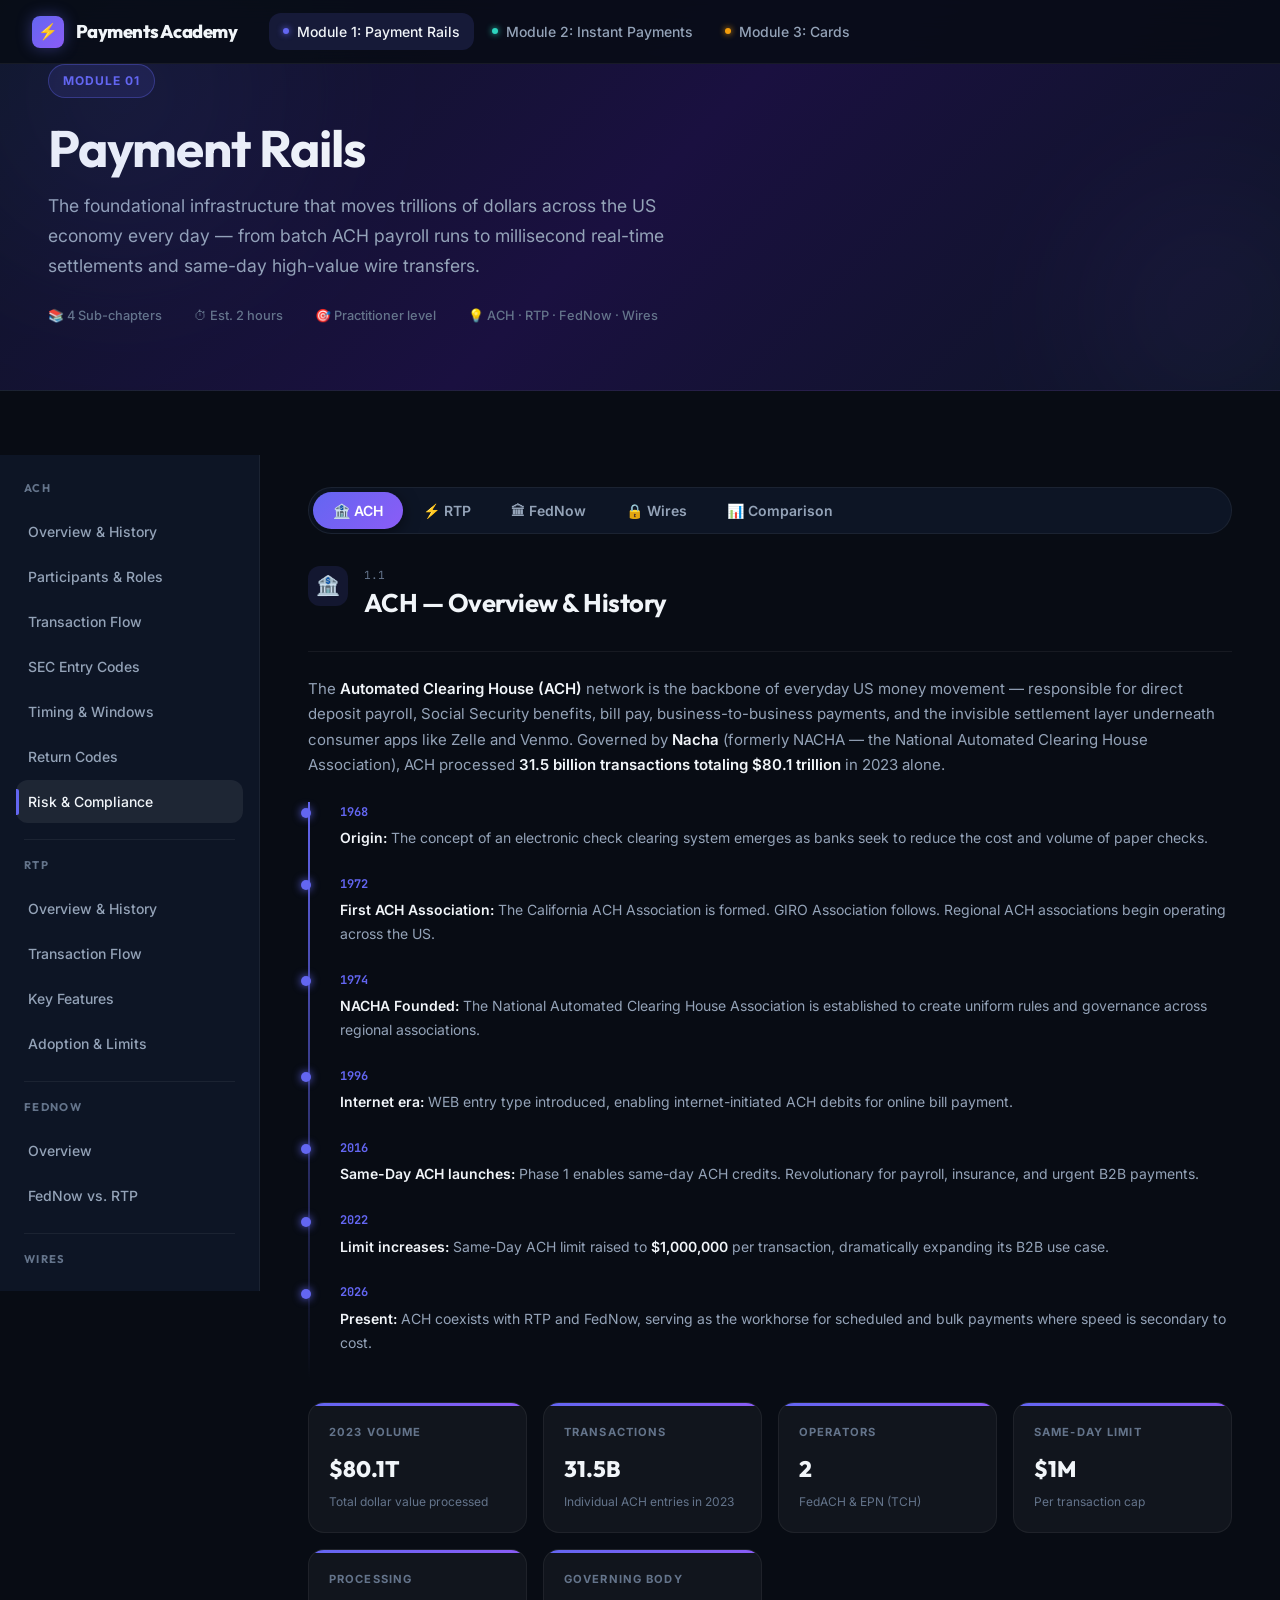
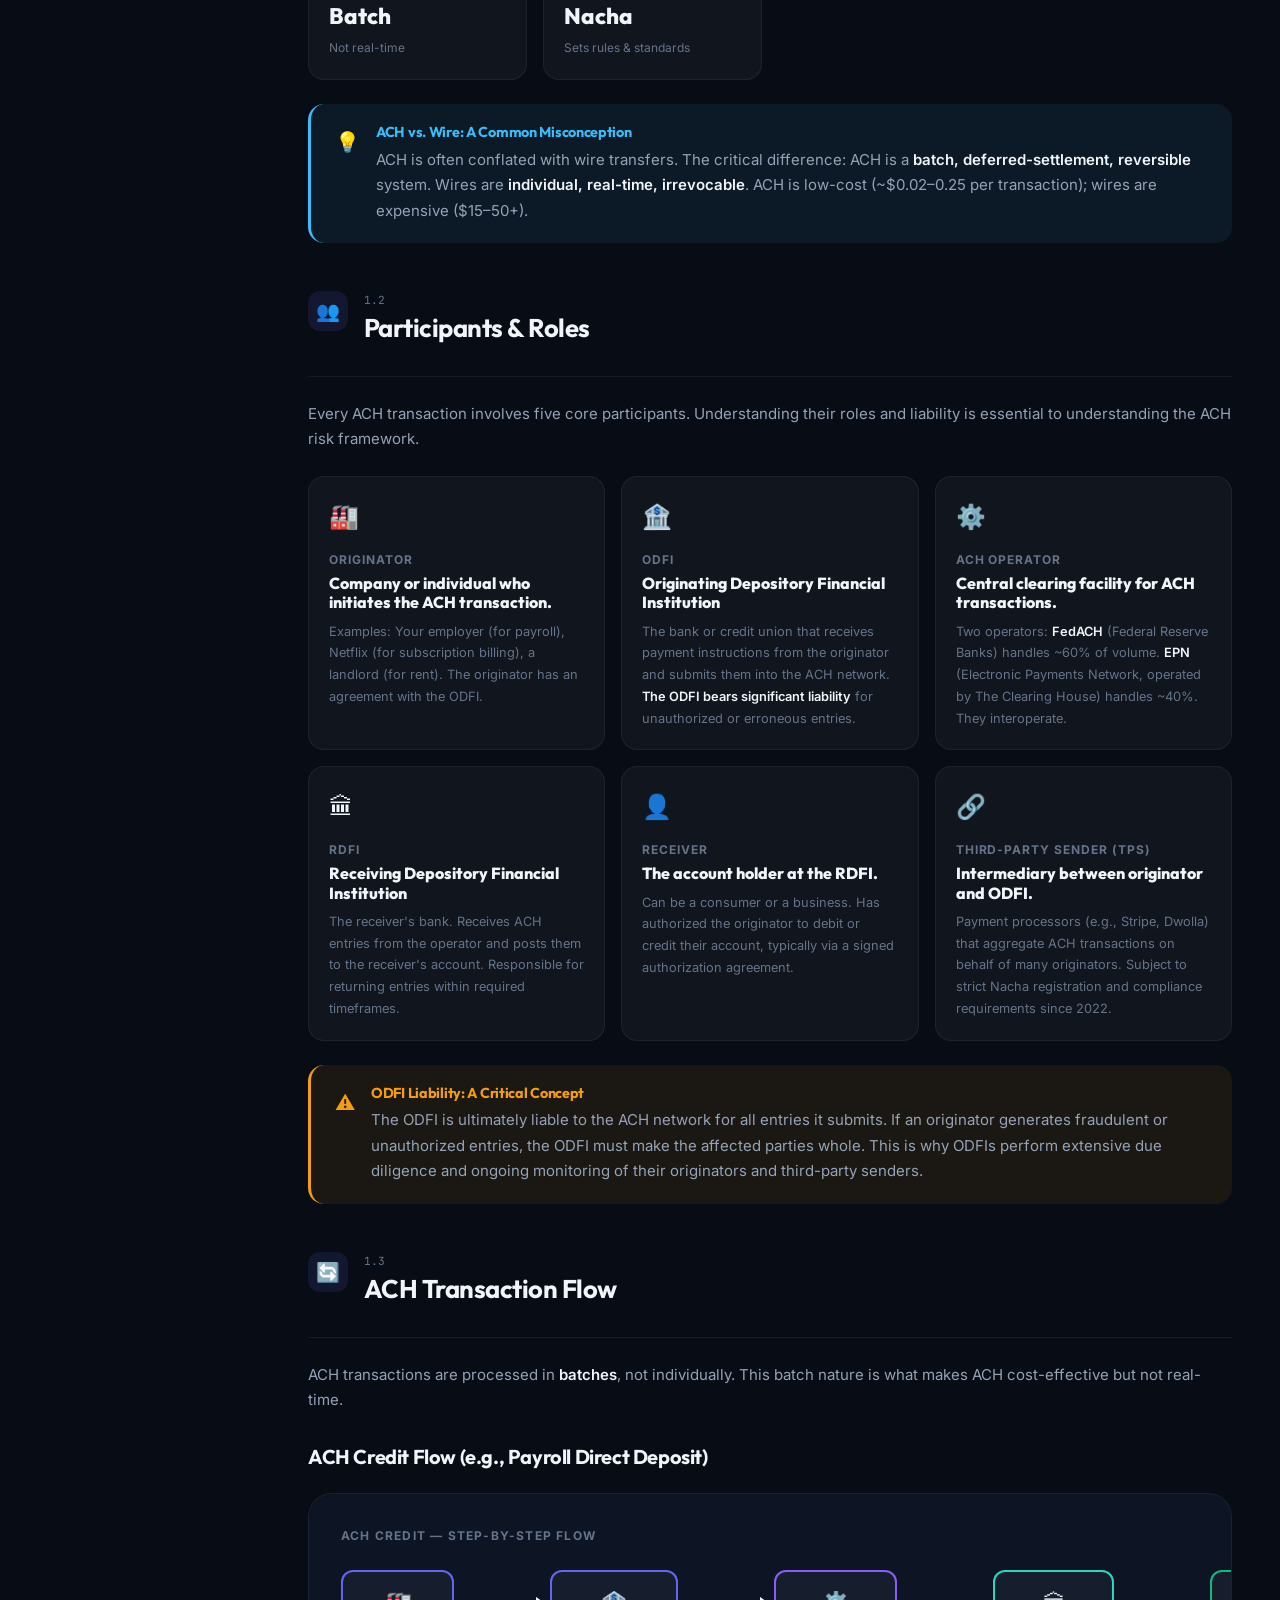
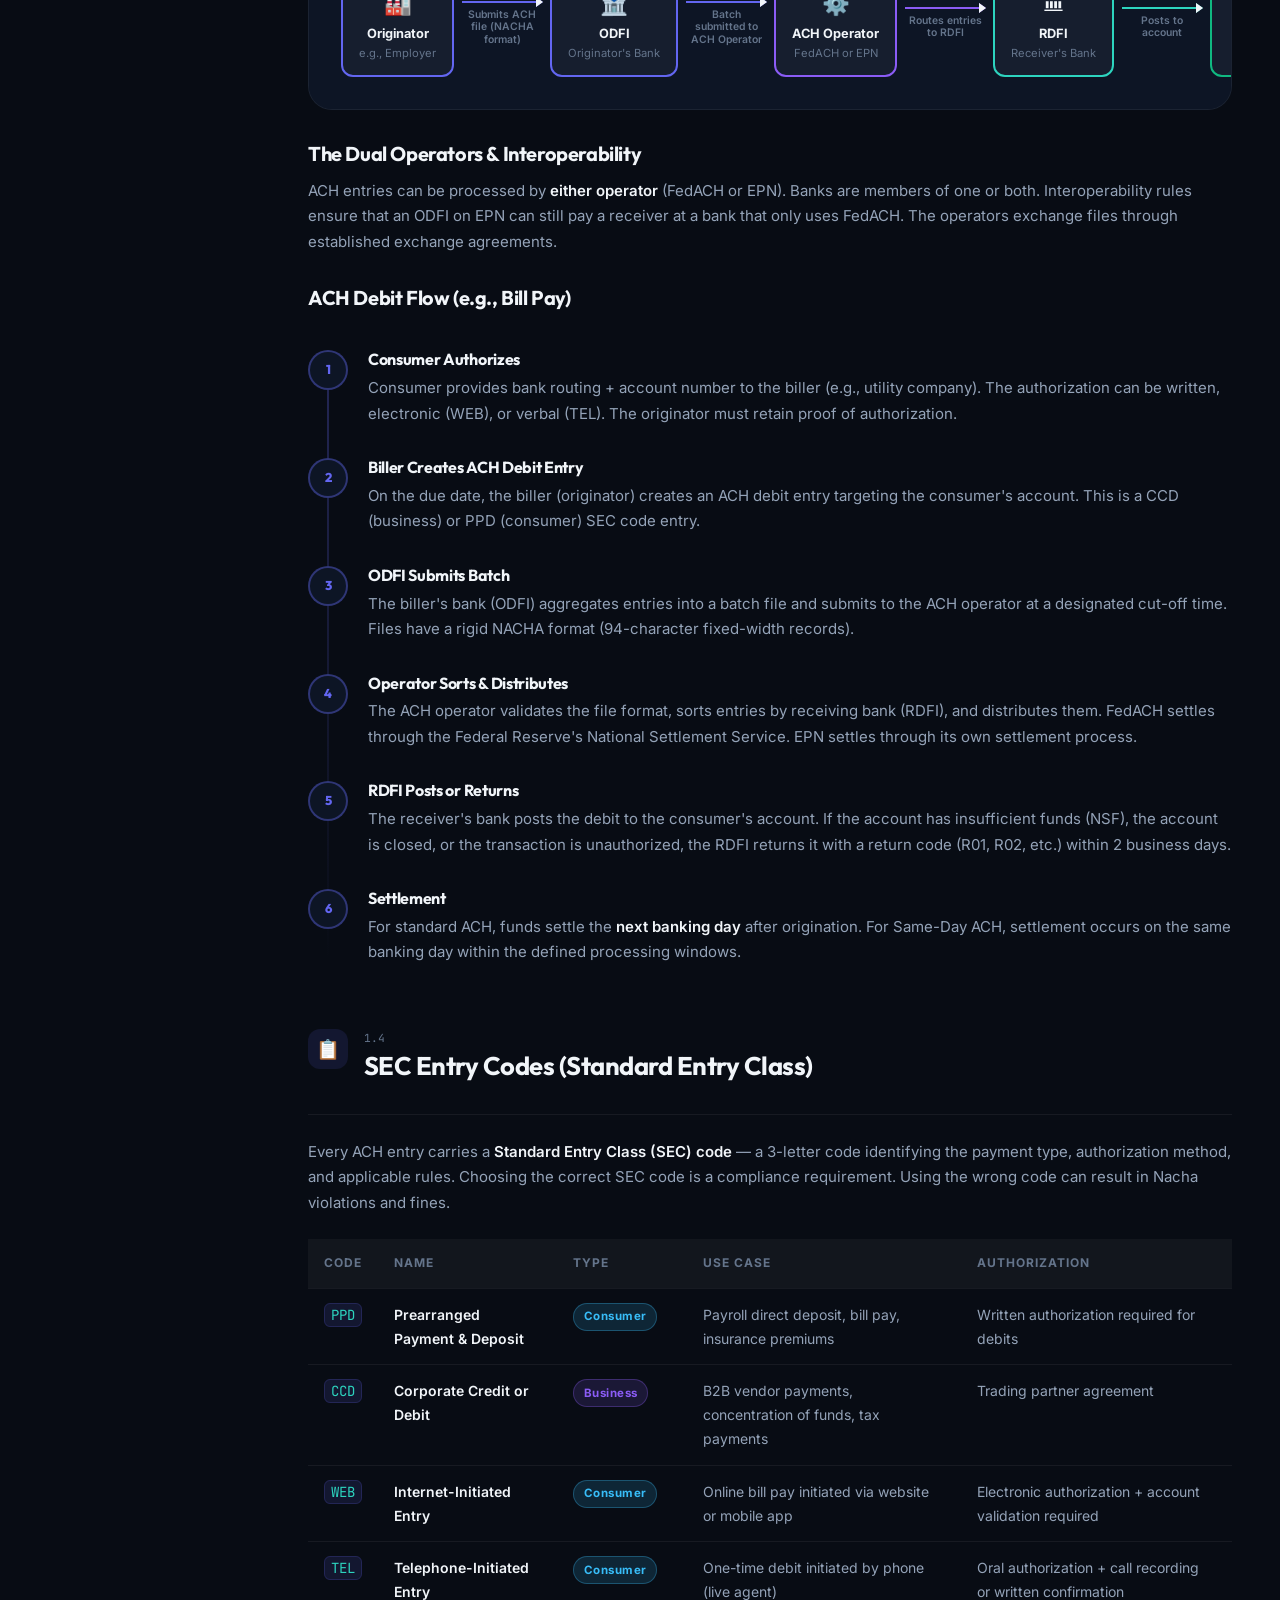
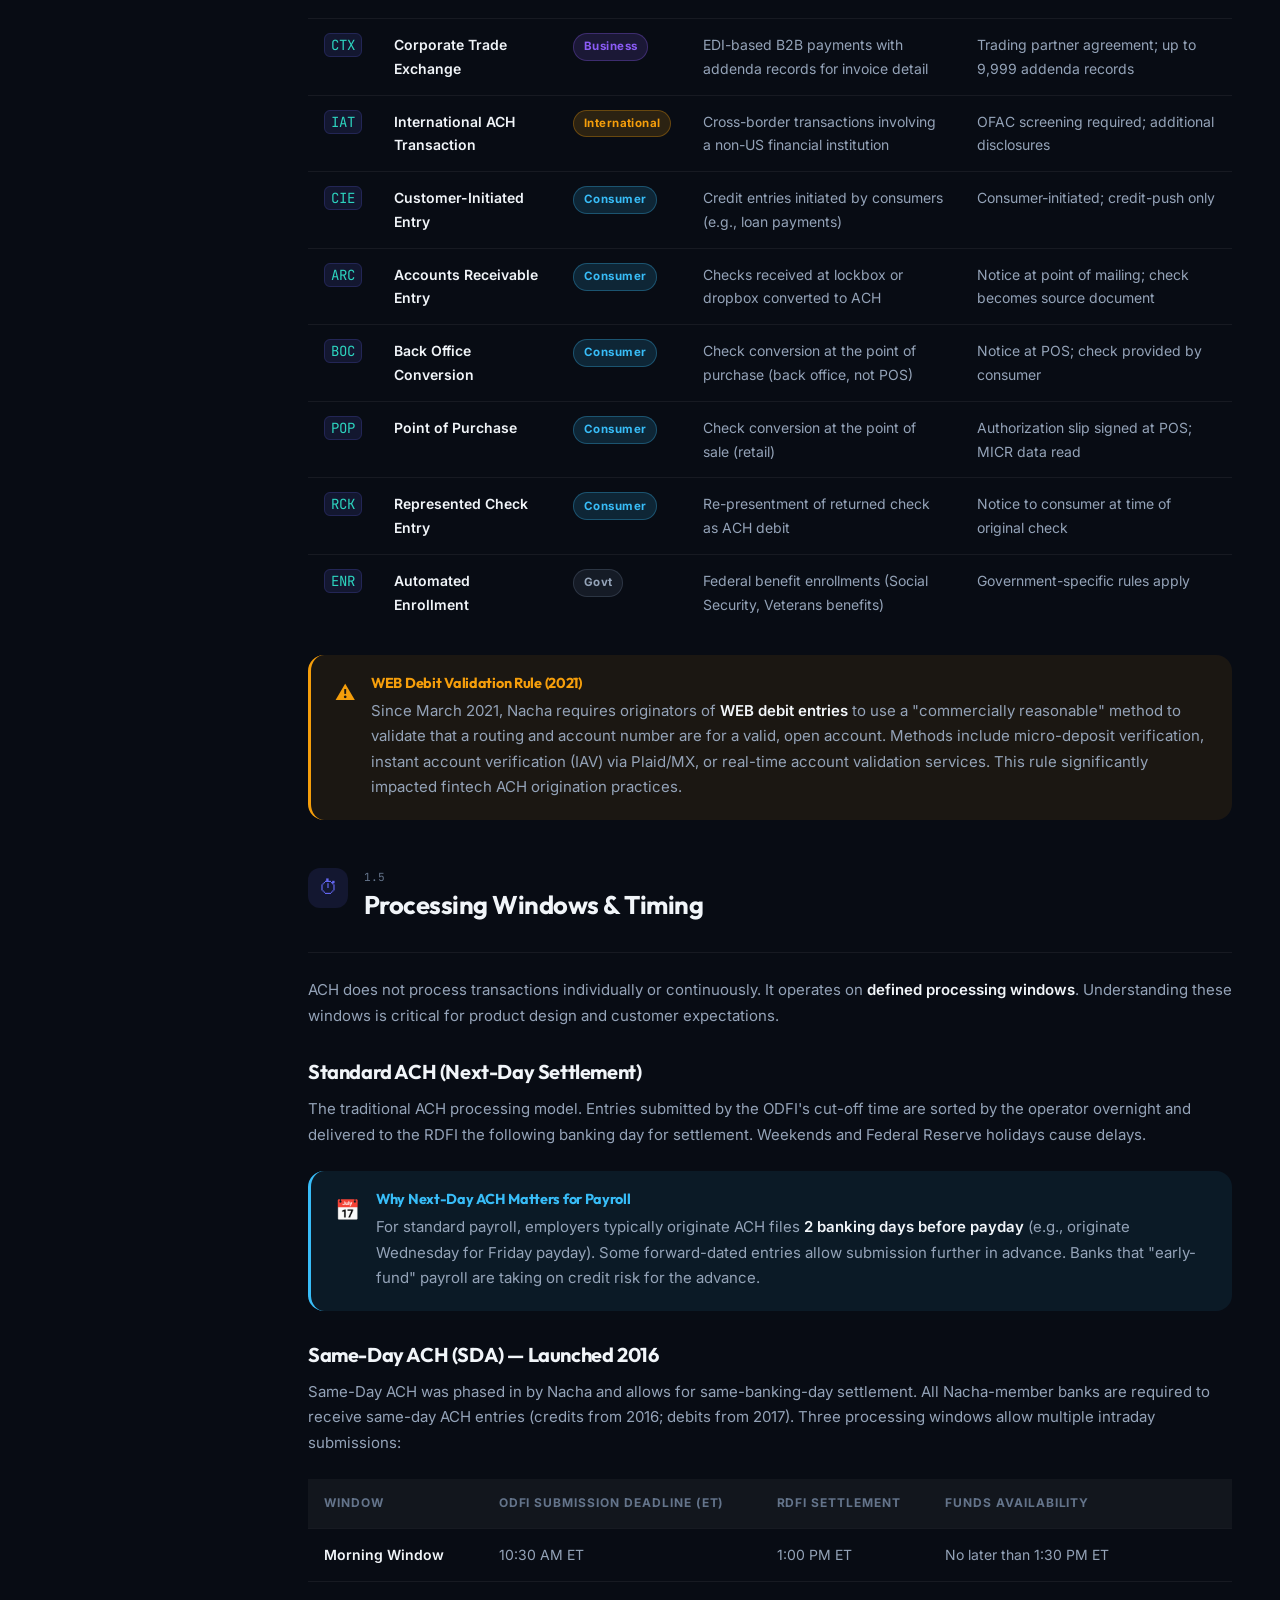
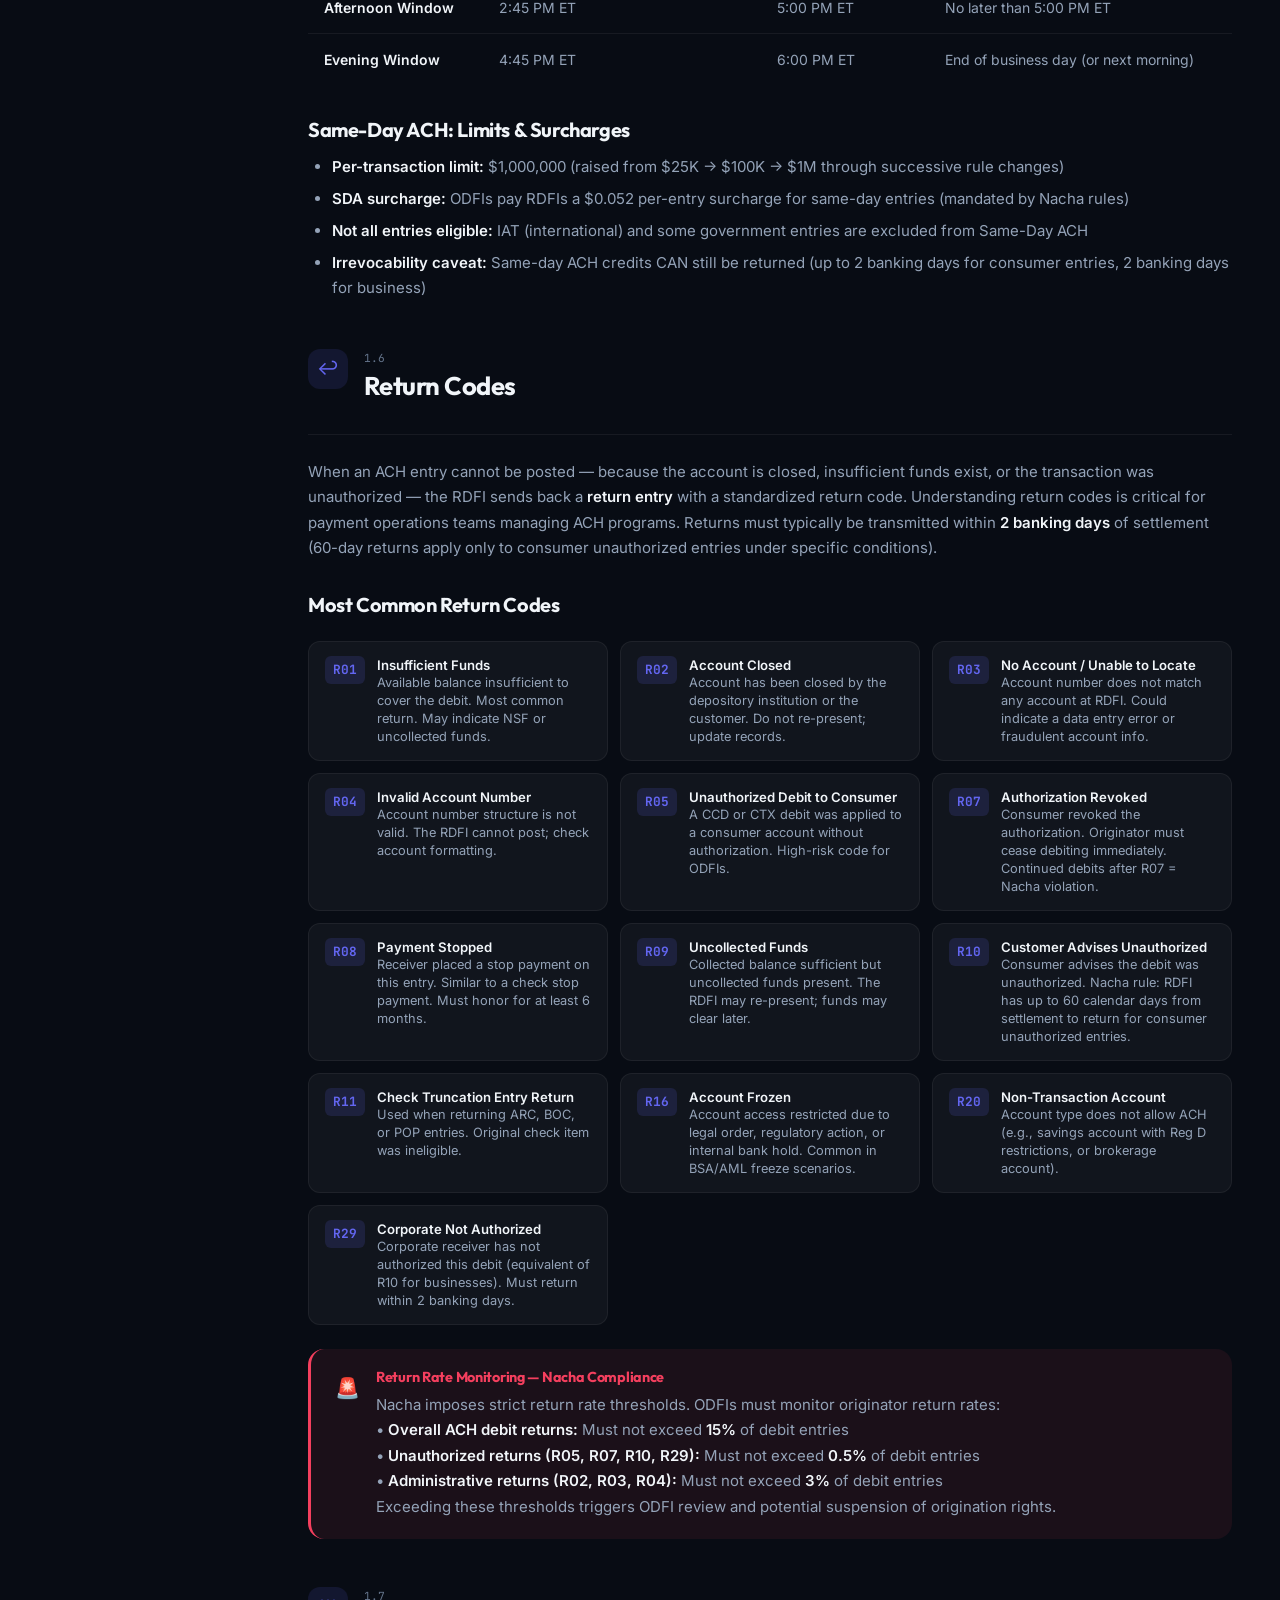
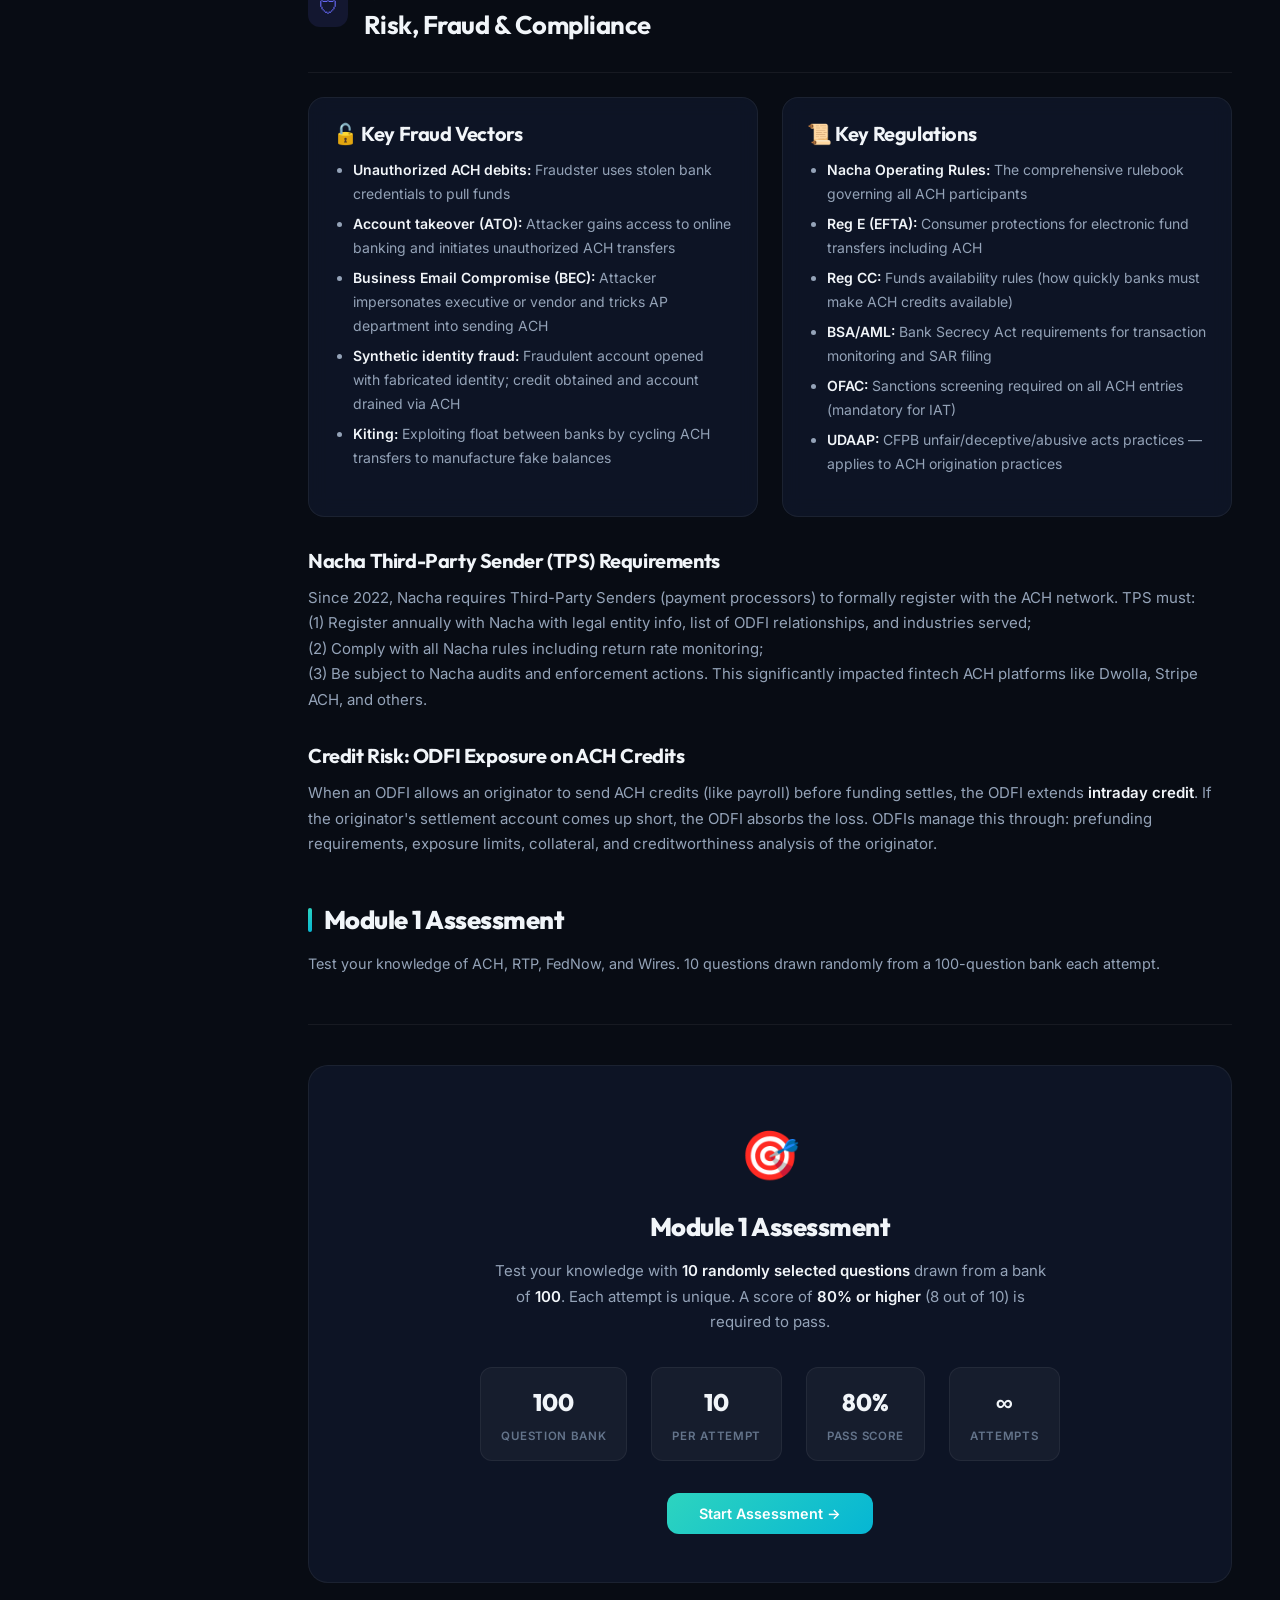
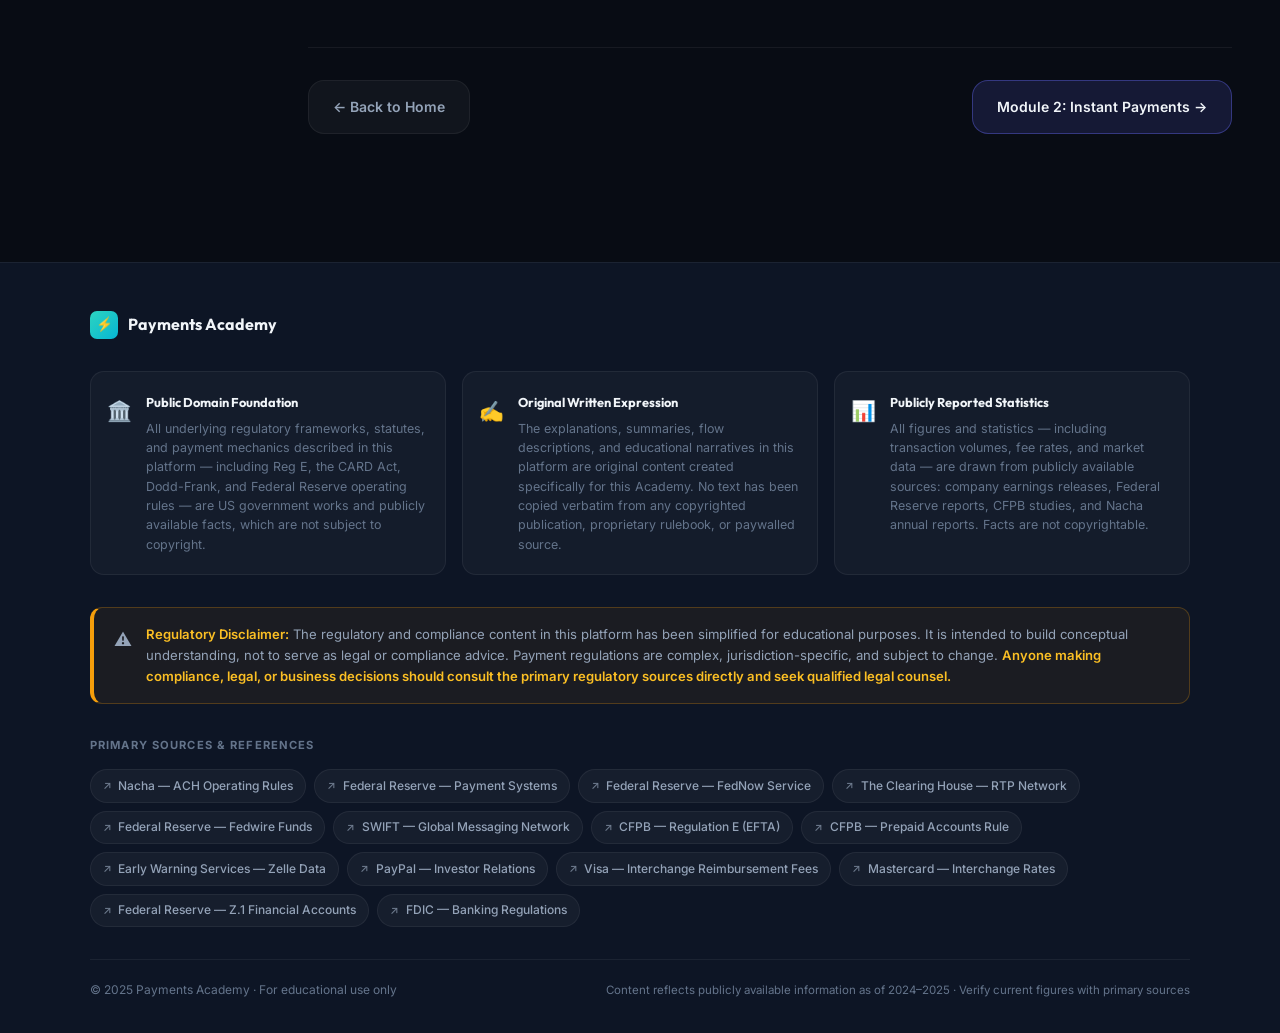
==== commit 112af538: "Add files via upload" ====
--- a/module1.html
+++ b/module1.html
@@ -1532,6 +1532,13 @@
 
     </div><!-- /m1-panels -->
 
+    <!-- QUIZ ASSESSMENT -->
+    <div class="content-section">
+      <h2 class="quiz-section-title">Module 1 Assessment</h2>
+      <p style="color:var(--text-secondary);font-size:0.9rem;margin-bottom:1.5rem;">Test your knowledge of ACH, RTP, FedNow, and Wires. 10 questions drawn randomly from a 100-question bank each attempt.</p>
+      <div class="quiz-wrapper" data-module="1"></div>
+    </div>
+
     <!-- MODULE FOOTER -->
     <div class="module-footer">
       <a href="index.html" class="footer-nav-btn">← Back to Home</a>
@@ -1541,6 +1548,78 @@
   </main>
 </div><!-- /module-layout -->
 
+<!-- SITE FOOTER -->
+<footer class="site-footer">
+  <div class="site-footer-inner">
+
+    <div class="site-footer-logo">
+      <div class="site-footer-logo-icon">⚡</div>
+      Payments Academy
+    </div>
+
+    <!-- Three content-basis facts -->
+    <div class="footer-facts">
+      <div class="footer-fact">
+        <div class="footer-fact-icon">🏛️</div>
+        <div>
+          <div class="footer-fact-title">Public Domain Foundation</div>
+          <div class="footer-fact-body">All underlying regulatory frameworks, statutes, and payment mechanics described in this platform — including Reg E, the CARD Act, Dodd-Frank, and Federal Reserve operating rules — are US government works and publicly available facts, which are not subject to copyright.</div>
+        </div>
+      </div>
+      <div class="footer-fact">
+        <div class="footer-fact-icon">✍️</div>
+        <div>
+          <div class="footer-fact-title">Original Written Expression</div>
+          <div class="footer-fact-body">The explanations, summaries, flow descriptions, and educational narratives in this platform are original content created specifically for this Academy. No text has been copied verbatim from any copyrighted publication, proprietary rulebook, or paywalled source.</div>
+        </div>
+      </div>
+      <div class="footer-fact">
+        <div class="footer-fact-icon">📊</div>
+        <div>
+          <div class="footer-fact-title">Publicly Reported Statistics</div>
+          <div class="footer-fact-body">All figures and statistics — including transaction volumes, fee rates, and market data — are drawn from publicly available sources: company earnings releases, Federal Reserve reports, CFPB studies, and Nacha annual reports. Facts are not copyrightable.</div>
+        </div>
+      </div>
+    </div>
+
+    <!-- Regulatory disclaimer -->
+    <div class="footer-disclaimer">
+      <div class="footer-disclaimer-icon">⚠️</div>
+      <div>
+        <strong>Regulatory Disclaimer:</strong> The regulatory and compliance content in this platform has been simplified for educational purposes. It is intended to build conceptual understanding, not to serve as legal or compliance advice. Payment regulations are complex, jurisdiction-specific, and subject to change. <strong>Anyone making compliance, legal, or business decisions should consult the primary regulatory sources directly and seek qualified legal counsel.</strong>
+      </div>
+    </div>
+
+    <!-- Primary sources -->
+    <div class="footer-sources-title">Primary Sources & References</div>
+    <div class="footer-sources-grid">
+      <a class="footer-source-tag" href="https://www.nacha.org" target="_blank" rel="noopener">Nacha — ACH Operating Rules</a>
+      <a class="footer-source-tag" href="https://www.federalreserve.gov/paymentsystems.htm" target="_blank" rel="noopener">Federal Reserve — Payment Systems</a>
+      <a class="footer-source-tag" href="https://www.frbservices.org/financial-services/fednow" target="_blank" rel="noopener">Federal Reserve — FedNow Service</a>
+      <a class="footer-source-tag" href="https://www.theclearinghouse.org/payment-systems/rtp" target="_blank" rel="noopener">The Clearing House — RTP Network</a>
+      <a class="footer-source-tag" href="https://www.federalreserve.gov/pubs/fedpoint/fed43.htm" target="_blank" rel="noopener">Federal Reserve — Fedwire Funds</a>
+      <a class="footer-source-tag" href="https://www.swift.com" target="_blank" rel="noopener">SWIFT — Global Messaging Network</a>
+      <a class="footer-source-tag" href="https://www.cfpb.gov/rules-policy/regulations/1005/" target="_blank" rel="noopener">CFPB — Regulation E (EFTA)</a>
+      <a class="footer-source-tag" href="https://www.consumerfinance.gov/rules-policy/final-rules/prepaid-accounts-under-electronic-fund-transfer-act/" target="_blank" rel="noopener">CFPB — Prepaid Accounts Rule</a>
+      <a class="footer-source-tag" href="https://www.zellepay.com/press-releases" target="_blank" rel="noopener">Early Warning Services — Zelle Data</a>
+      <a class="footer-source-tag" href="https://investor.pypl.com" target="_blank" rel="noopener">PayPal — Investor Relations</a>
+      <a class="footer-source-tag" href="https://usa.visa.com/run-your-business/merchant-resources/interchange-reimbursement-fees.html" target="_blank" rel="noopener">Visa — Interchange Reimbursement Fees</a>
+      <a class="footer-source-tag" href="https://www.mastercard.us/en-us/business/overview/support/merchant-interchange-rates.html" target="_blank" rel="noopener">Mastercard — Interchange Rates</a>
+      <a class="footer-source-tag" href="https://www.federalreserve.gov/releases/z1/" target="_blank" rel="noopener">Federal Reserve — Z.1 Financial Accounts</a>
+      <a class="footer-source-tag" href="https://www.fdic.gov/regulations/applications/financial/" target="_blank" rel="noopener">FDIC — Banking Regulations</a>
+    </div>
+
+    <div class="footer-bottom">
+      <div class="footer-bottom-copy">© 2025 Payments Academy · For educational use only</div>
+      <div class="footer-bottom-note">Content reflects publicly available information as of 2024–2025 · Verify current figures with primary sources</div>
+    </div>
+
+  </div>
+</footer>
+
 <script src="js/app.js"></script>
+<script src="js/questions-m1.js"></script>
+<script src="js/quiz.js"></script>
 </body>
+
 </html>
--- a/styles/main.css
+++ b/styles/main.css
@@ -208,23 +208,29 @@
    ============================================= */
 .module-layout {
   display: flex;
+  align-items: flex-start;
   padding-top: var(--header-height);
   min-height: 100vh;
 }
 
 /* ---- SIDEBAR ---- */
 .sidebar {
-  position: fixed;
+  position: sticky;
   top: var(--header-height);
-  left: 0;
+  flex-shrink: 0;
   width: var(--sidebar-width);
   height: calc(100vh - var(--header-height));
   background: var(--bg-secondary);
   border-right: 1px solid var(--border-subtle);
   overflow-y: auto;
   padding: 1.5rem 1rem;
-  z-index: 100;
-}
+  z-index: 10;
+  /* Custom scrollbar */
+  scrollbar-width: thin;
+  scrollbar-color: rgba(255,255,255,0.1) transparent;
+}
+.sidebar::-webkit-scrollbar { width: 4px; }
+.sidebar::-webkit-scrollbar-thumb { background: rgba(255,255,255,0.1); border-radius: 4px; }
 
 .sidebar-title {
   font-family: 'Outfit', sans-serif;
@@ -250,9 +256,14 @@
   font-weight: 500;
   transition: all var(--t-fast);
   position: relative;
-}
-
-.sidebar-nav li a:hover { color: var(--text-primary); background: var(--bg-glass-hover); }
+  cursor: pointer;
+  text-decoration: none;
+}
+
+.sidebar-nav li a:hover {
+  color: var(--text-primary);
+  background: var(--bg-glass-hover);
+}
 .sidebar-nav li a.active {
   color: var(--text-primary);
   background: var(--bg-glass-hover);
@@ -272,9 +283,9 @@
 /* ---- MAIN CONTENT ---- */
 .main-content {
   flex: 1;
-  margin-left: var(--sidebar-width);
+  min-width: 0;
   padding: 2rem 3rem;
-  max-width: 1000px;
+  max-width: calc(100% - var(--sidebar-width));
 }
 
 /* =============================================
@@ -1364,8 +1375,9 @@
    ============================================= */
 @media (max-width: 1024px) {
   .sidebar { display: none; }
-  .main-content { margin-left: 0; padding: 1.5rem; }
-}
+  .main-content { max-width: 100%; padding: 1.5rem; }
+}
+
 
 @media (max-width: 768px) {
   .module-hero { padding: 2.5rem 1.5rem; }
@@ -1378,3 +1390,526 @@
   .key-facts { grid-template-columns: 1fr; }
   .info-grid  { grid-template-columns: 1fr; }
 }
+
+/* ============================================================
+   SITE FOOTER — Disclaimer, Sources, Legal
+   ============================================================ */
+.site-footer {
+  background: var(--bg-secondary);
+  border-top: 1px solid var(--border-subtle);
+  padding: 3rem 2rem 2rem;
+  margin-top: 4rem;
+}
+
+.site-footer-inner {
+  max-width: 1100px;
+  margin: 0 auto;
+}
+
+.site-footer-logo {
+  display: flex;
+  align-items: center;
+  gap: 0.625rem;
+  font-family: 'Outfit', sans-serif;
+  font-size: 1rem;
+  font-weight: 700;
+  color: var(--text-primary);
+  margin-bottom: 2rem;
+}
+.site-footer-logo-icon {
+  width: 28px; height: 28px;
+  background: var(--grad-teal);
+  border-radius: 7px;
+  display: flex; align-items: center; justify-content: center;
+  font-size: 0.85rem;
+}
+
+/* Content basis facts */
+.footer-facts {
+  display: grid;
+  grid-template-columns: repeat(3, 1fr);
+  gap: 1rem;
+  margin-bottom: 2rem;
+}
+.footer-fact {
+  background: rgba(255,255,255,0.03);
+  border: 1px solid var(--border-subtle);
+  border-radius: 14px;
+  padding: 1.25rem 1rem;
+  display: flex;
+  gap: 0.875rem;
+  align-items: flex-start;
+}
+.footer-fact-icon {
+  font-size: 1.25rem;
+  flex-shrink: 0;
+  margin-top: 0.1rem;
+}
+.footer-fact-title {
+  font-size: 0.8rem;
+  font-weight: 700;
+  color: var(--text-primary);
+  margin-bottom: 0.3rem;
+  font-family: 'Outfit', sans-serif;
+}
+.footer-fact-body {
+  font-size: 0.78rem;
+  color: var(--text-muted);
+  line-height: 1.55;
+}
+
+/* Regulatory disclaimer callout */
+.footer-disclaimer {
+  background: rgba(245,158,11,0.06);
+  border: 1px solid rgba(245,158,11,0.25);
+  border-left: 4px solid var(--accent-gold);
+  border-radius: 12px;
+  padding: 1rem 1.25rem;
+  display: flex;
+  gap: 0.875rem;
+  align-items: flex-start;
+  margin-bottom: 2rem;
+  font-size: 0.82rem;
+  color: var(--text-secondary);
+  line-height: 1.6;
+}
+.footer-disclaimer-icon { font-size: 1.1rem; flex-shrink: 0; margin-top: 0.1rem; }
+.footer-disclaimer strong { color: #fbbf24; }
+
+/* Sources section */
+.footer-sources-title {
+  font-size: 0.7rem;
+  font-weight: 700;
+  letter-spacing: 0.1em;
+  text-transform: uppercase;
+  color: var(--text-muted);
+  margin-bottom: 0.875rem;
+}
+.footer-sources-grid {
+  display: flex;
+  flex-wrap: wrap;
+  gap: 0.5rem;
+  margin-bottom: 2rem;
+}
+.footer-source-tag {
+  display: inline-flex;
+  align-items: center;
+  gap: 0.4rem;
+  padding: 0.35rem 0.75rem;
+  background: rgba(255,255,255,0.04);
+  border: 1px solid var(--border-subtle);
+  border-radius: 99px;
+  font-size: 0.75rem;
+  color: var(--text-secondary);
+  text-decoration: none;
+  font-weight: 500;
+  transition: all 0.15s ease;
+}
+.footer-source-tag:hover {
+  background: rgba(45,212,191,0.1);
+  border-color: rgba(45,212,191,0.35);
+  color: var(--accent-teal);
+}
+.footer-source-tag::before {
+  content: '↗';
+  font-size: 0.7rem;
+  opacity: 0.7;
+}
+
+/* Bottom bar */
+.footer-bottom {
+  border-top: 1px solid var(--border-subtle);
+  padding-top: 1.25rem;
+  display: flex;
+  justify-content: space-between;
+  align-items: center;
+  flex-wrap: wrap;
+  gap: 0.75rem;
+}
+.footer-bottom-copy {
+  font-size: 0.75rem;
+  color: var(--text-muted);
+}
+.footer-bottom-note {
+  font-size: 0.72rem;
+  color: var(--text-muted);
+  text-align: right;
+}
+
+@media (max-width: 900px) {
+  .footer-facts { grid-template-columns: 1fr; }
+  .footer-bottom { flex-direction: column; align-items: flex-start; }
+  .footer-bottom-note { text-align: left; }
+}
+
+/* ============================================================
+   QUIZ / ASSESSMENT COMPONENT
+   ============================================================ */
+
+.quiz-wrapper {
+  margin: 3rem 0 2rem;
+  padding: 0;
+  border-top: 1px solid var(--border-subtle);
+  padding-top: 2.5rem;
+}
+
+/* ── Start Screen ── */
+.qz-start {
+  background: var(--bg-card);
+  border: 1px solid var(--border-subtle);
+  border-radius: 20px;
+  padding: 3rem 2.5rem;
+  text-align: center;
+  animation: fadeInUp 0.4s ease;
+}
+.qz-start-icon { font-size: 3rem; margin-bottom: 1rem; }
+.qz-start-title {
+  font-family: 'Outfit', sans-serif;
+  font-size: 1.75rem;
+  font-weight: 800;
+  color: var(--text-primary);
+  margin-bottom: 1rem;
+}
+.qz-start-desc {
+  color: var(--text-secondary);
+  font-size: 0.95rem;
+  line-height: 1.7;
+  max-width: 560px;
+  margin: 0 auto 2rem;
+}
+.qz-stats-row {
+  display: flex;
+  justify-content: center;
+  gap: 1.5rem;
+  flex-wrap: wrap;
+  margin-bottom: 2rem;
+}
+.qz-stat {
+  display: flex;
+  flex-direction: column;
+  align-items: center;
+  gap: 0.25rem;
+  background: rgba(255,255,255,0.04);
+  border: 1px solid var(--border-subtle);
+  border-radius: 12px;
+  padding: 0.875rem 1.25rem;
+  min-width: 90px;
+}
+.qz-stat-val {
+  font-family: 'Outfit', sans-serif;
+  font-size: 1.5rem;
+  font-weight: 800;
+  color: var(--text-primary);
+}
+.qz-stat-lbl {
+  font-size: 0.72rem;
+  font-weight: 600;
+  text-transform: uppercase;
+  letter-spacing: 0.06em;
+  color: var(--text-muted);
+}
+
+/* ── Buttons ── */
+.qz-btn {
+  display: inline-flex;
+  align-items: center;
+  gap: 0.5rem;
+  padding: 0.75rem 2rem;
+  border-radius: 12px;
+  font-family: 'Inter', sans-serif;
+  font-size: 0.9rem;
+  font-weight: 600;
+  cursor: pointer;
+  border: none;
+  transition: all 0.2s ease;
+}
+.qz-btn-primary {
+  background: var(--grad-teal);
+  color: #fff;
+}
+.qz-btn-primary:hover { transform: translateY(-2px); box-shadow: 0 8px 24px rgba(45,212,191,0.25); }
+
+/* ── Question Screen ── */
+.qz-q-screen { animation: fadeInUp 0.3s ease; }
+
+.qz-prog-wrap {
+  height: 4px;
+  background: rgba(255,255,255,0.07);
+  border-radius: 99px;
+  margin-bottom: 1.5rem;
+  overflow: hidden;
+}
+.qz-prog-bar {
+  height: 100%;
+  background: var(--grad-teal);
+  border-radius: 99px;
+  transition: width 0.4s ease;
+}
+
+.qz-meta-row {
+  display: flex;
+  justify-content: space-between;
+  align-items: center;
+  font-size: 0.82rem;
+  color: var(--text-muted);
+  margin-bottom: 1.25rem;
+}
+.qz-live-score { font-weight: 600; color: var(--text-secondary); }
+
+.qz-q-card {
+  background: var(--bg-card);
+  border: 1px solid var(--border-subtle);
+  border-radius: 16px;
+  padding: 1.5rem 1.75rem;
+  margin-bottom: 1.25rem;
+  display: flex;
+  gap: 1rem;
+  align-items: flex-start;
+}
+.qz-q-badge {
+  background: rgba(45,212,191,0.12);
+  color: var(--accent-teal);
+  border: 1px solid rgba(45,212,191,0.3);
+  border-radius: 8px;
+  padding: 0.25rem 0.6rem;
+  font-size: 0.72rem;
+  font-weight: 700;
+  letter-spacing: 0.05em;
+  white-space: nowrap;
+  flex-shrink: 0;
+  margin-top: 0.15rem;
+}
+.qz-q-text {
+  font-size: 1rem;
+  font-weight: 500;
+  color: var(--text-primary);
+  line-height: 1.6;
+  margin: 0;
+}
+
+/* ── Options ── */
+.qz-options {
+  display: flex;
+  flex-direction: column;
+  gap: 0.625rem;
+  margin-bottom: 1.25rem;
+}
+.qz-opt {
+  display: flex;
+  align-items: center;
+  gap: 1rem;
+  width: 100%;
+  padding: 0.875rem 1.25rem;
+  background: rgba(255,255,255,0.04);
+  border: 1px solid var(--border-subtle);
+  border-radius: 12px;
+  cursor: pointer;
+  text-align: left;
+  transition: all 0.18s ease;
+  color: var(--text-primary);
+  font-family: 'Inter', sans-serif;
+  font-size: 0.9rem;
+}
+.qz-opt:hover:not(:disabled) {
+  background: rgba(255,255,255,0.07);
+  border-color: rgba(45,212,191,0.35);
+  transform: translateX(4px);
+}
+.qz-opt-letter {
+  display: inline-flex;
+  align-items: center;
+  justify-content: center;
+  width: 28px;
+  height: 28px;
+  border-radius: 8px;
+  background: rgba(255,255,255,0.07);
+  font-size: 0.78rem;
+  font-weight: 700;
+  flex-shrink: 0;
+  transition: background 0.18s;
+}
+.qz-opt-text { flex: 1; line-height: 1.45; }
+.qz-opt:disabled { cursor: default; transform: none; }
+
+.qz-opt-correct {
+  background: rgba(16,185,129,0.12) !important;
+  border-color: rgba(16,185,129,0.5) !important;
+}
+.qz-opt-correct .qz-opt-letter {
+  background: #10b981;
+  color: #fff;
+}
+.qz-opt-wrong {
+  background: rgba(244,63,94,0.1) !important;
+  border-color: rgba(244,63,94,0.4) !important;
+}
+.qz-opt-wrong .qz-opt-letter {
+  background: #f43f5e;
+  color: #fff;
+}
+
+/* ── Explanation ── */
+.qz-explanation { margin-bottom: 1rem; }
+.qz-exp-inner {
+  display: flex;
+  gap: 1rem;
+  align-items: flex-start;
+  padding: 1rem 1.25rem;
+  border-radius: 12px;
+  font-size: 0.875rem;
+  line-height: 1.65;
+}
+.qz-exp-inner p { margin: 0.35rem 0 0; color: var(--text-secondary); }
+.qz-exp-ok  { background: rgba(16,185,129,0.08); border: 1px solid rgba(16,185,129,0.25); }
+.qz-exp-err { background: rgba(244,63,94,0.08); border: 1px solid rgba(244,63,94,0.25); }
+.qz-exp-ico { font-size: 1.25rem; flex-shrink: 0; }
+.qz-exp-inner strong { color: var(--text-primary); }
+
+/* ── Nav ── */
+.qz-nav { display: flex; justify-content: flex-end; margin-top: 0.5rem; }
+
+/* ── Results Screen ── */
+.qz-results {
+  text-align: center;
+  animation: fadeInUp 0.4s ease;
+}
+.qz-badge {
+  display: inline-block;
+  padding: 0.5rem 1.5rem;
+  border-radius: 99px;
+  font-size: 0.8rem;
+  font-weight: 800;
+  letter-spacing: 0.1em;
+  text-transform: uppercase;
+  margin-bottom: 1.5rem;
+}
+.qz-badge-pass { background: rgba(16,185,129,0.15); border: 1px solid rgba(16,185,129,0.4); color: #34d399; }
+.qz-badge-fail { background: rgba(244,63,94,0.12); border: 1px solid rgba(244,63,94,0.35); color: #fb7185; }
+
+.qz-ring-wrap {
+  position: relative;
+  width: 140px;
+  height: 140px;
+  margin: 0 auto 1.5rem;
+}
+.qz-ring { width: 100%; height: 100%; }
+.qz-ring-text {
+  position: absolute;
+  inset: 0;
+  display: flex;
+  flex-direction: column;
+  align-items: center;
+  justify-content: center;
+}
+.qz-ring-score {
+  font-family: 'Outfit', sans-serif;
+  font-size: 1.75rem;
+  font-weight: 800;
+  color: var(--text-primary);
+  line-height: 1;
+}
+.qz-ring-pct {
+  font-size: 0.875rem;
+  color: var(--text-secondary);
+  font-weight: 500;
+}
+
+.qz-result-msg {
+  color: var(--text-secondary);
+  font-size: 0.95rem;
+  line-height: 1.65;
+  max-width: 520px;
+  margin: 0 auto 2rem;
+}
+
+/* ── Review list ── */
+.qz-review-hdr {
+  text-align: left;
+  font-size: 0.8rem;
+  font-weight: 700;
+  text-transform: uppercase;
+  letter-spacing: 0.07em;
+  color: var(--text-muted);
+  margin-bottom: 0.75rem;
+}
+.qz-review-list { display: flex; flex-direction: column; gap: 0.5rem; margin-bottom: 2rem; }
+
+.qz-rev-item {
+  border: 1px solid var(--border-subtle);
+  border-radius: 12px;
+  overflow: hidden;
+  text-align: left;
+}
+.qz-rev-ok  { border-left: 3px solid #10b981; }
+.qz-rev-err { border-left: 3px solid #f43f5e; }
+
+.qz-rev-hdr {
+  display: flex;
+  align-items: flex-start;
+  gap: 0.75rem;
+  padding: 0.875rem 1rem;
+  cursor: pointer;
+  background: rgba(255,255,255,0.02);
+  transition: background 0.15s;
+}
+.qz-rev-hdr:hover { background: rgba(255,255,255,0.05); }
+.qz-rev-ico { flex-shrink: 0; font-size: 0.9rem; }
+.qz-rev-q  { flex: 1; font-size: 0.85rem; color: var(--text-secondary); line-height: 1.45; }
+.qz-rev-chevron {
+  flex-shrink: 0;
+  color: var(--text-muted);
+  font-size: 1.2rem;
+  transition: transform 0.25s ease;
+  line-height: 1;
+}
+.qz-rev-item.qz-rev-open .qz-rev-chevron { transform: rotate(90deg); }
+
+.qz-rev-body {
+  display: none;
+  padding: 0 1rem 1rem;
+  font-size: 0.83rem;
+  color: var(--text-secondary);
+  line-height: 1.6;
+  border-top: 1px solid var(--border-subtle);
+}
+.qz-rev-body p { margin: 0.5rem 0 0; }
+.qz-rev-body strong { color: var(--text-primary); }
+.qz-rev-exp {
+  margin-top: 0.5rem !important;
+  padding-top: 0.5rem;
+  border-top: 1px solid var(--border-subtle);
+  color: var(--text-muted);
+}
+.qz-rev-item.qz-rev-open .qz-rev-body { display: block; }
+
+.qz-retry {
+  margin-top: 0.5rem;
+  font-size: 0.9rem;
+}
+
+/* ── Quiz section header ── */
+.quiz-section-title {
+  font-family: 'Outfit', sans-serif;
+  font-size: 1.5rem;
+  font-weight: 800;
+  color: var(--text-primary);
+  margin-bottom: 0.5rem;
+  display: flex;
+  align-items: center;
+  gap: 0.75rem;
+}
+.quiz-section-title::before {
+  content: '';
+  display: block;
+  width: 4px;
+  height: 1.5rem;
+  background: var(--grad-teal);
+  border-radius: 2px;
+}
+
+@media (max-width: 600px) {
+  .qz-start { padding: 2rem 1.25rem; }
+  .qz-stats-row { gap: 0.75rem; }
+  .qz-stat { padding: 0.625rem 0.875rem; min-width: 70px; }
+}
+
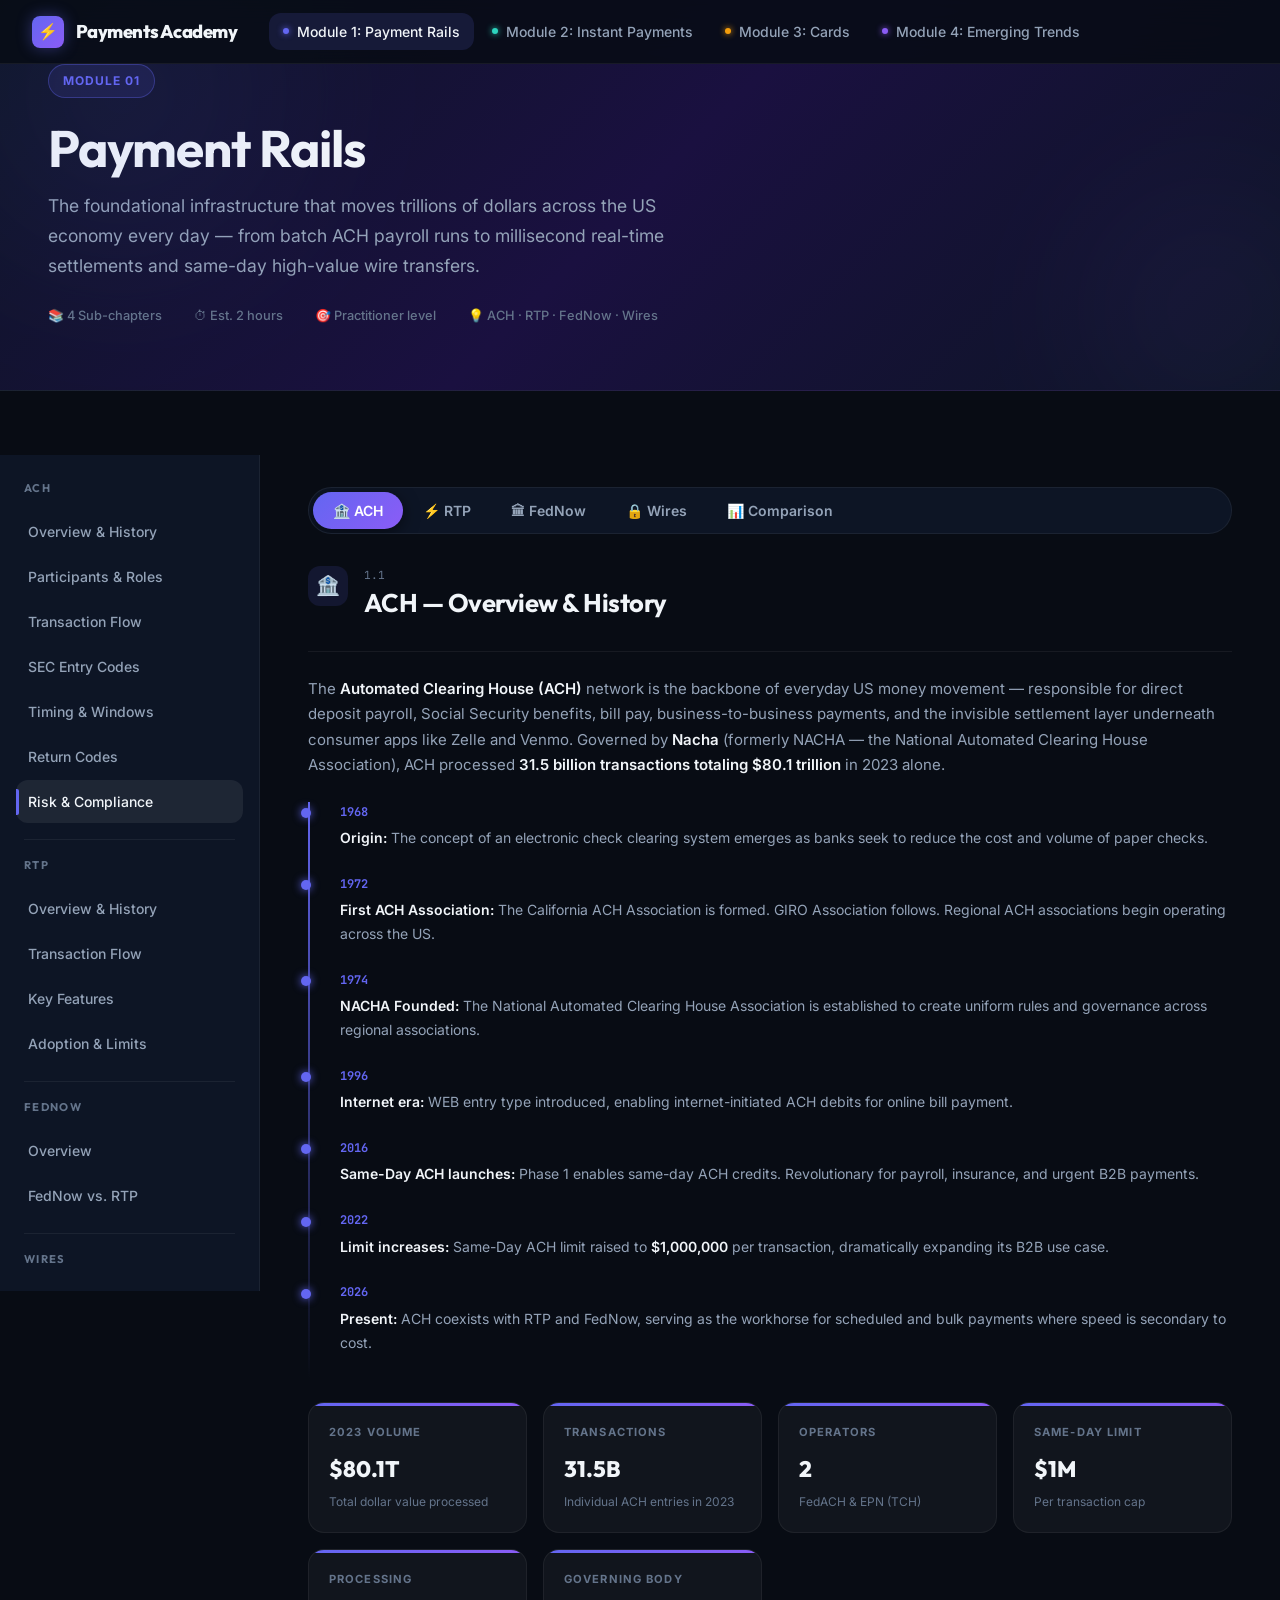
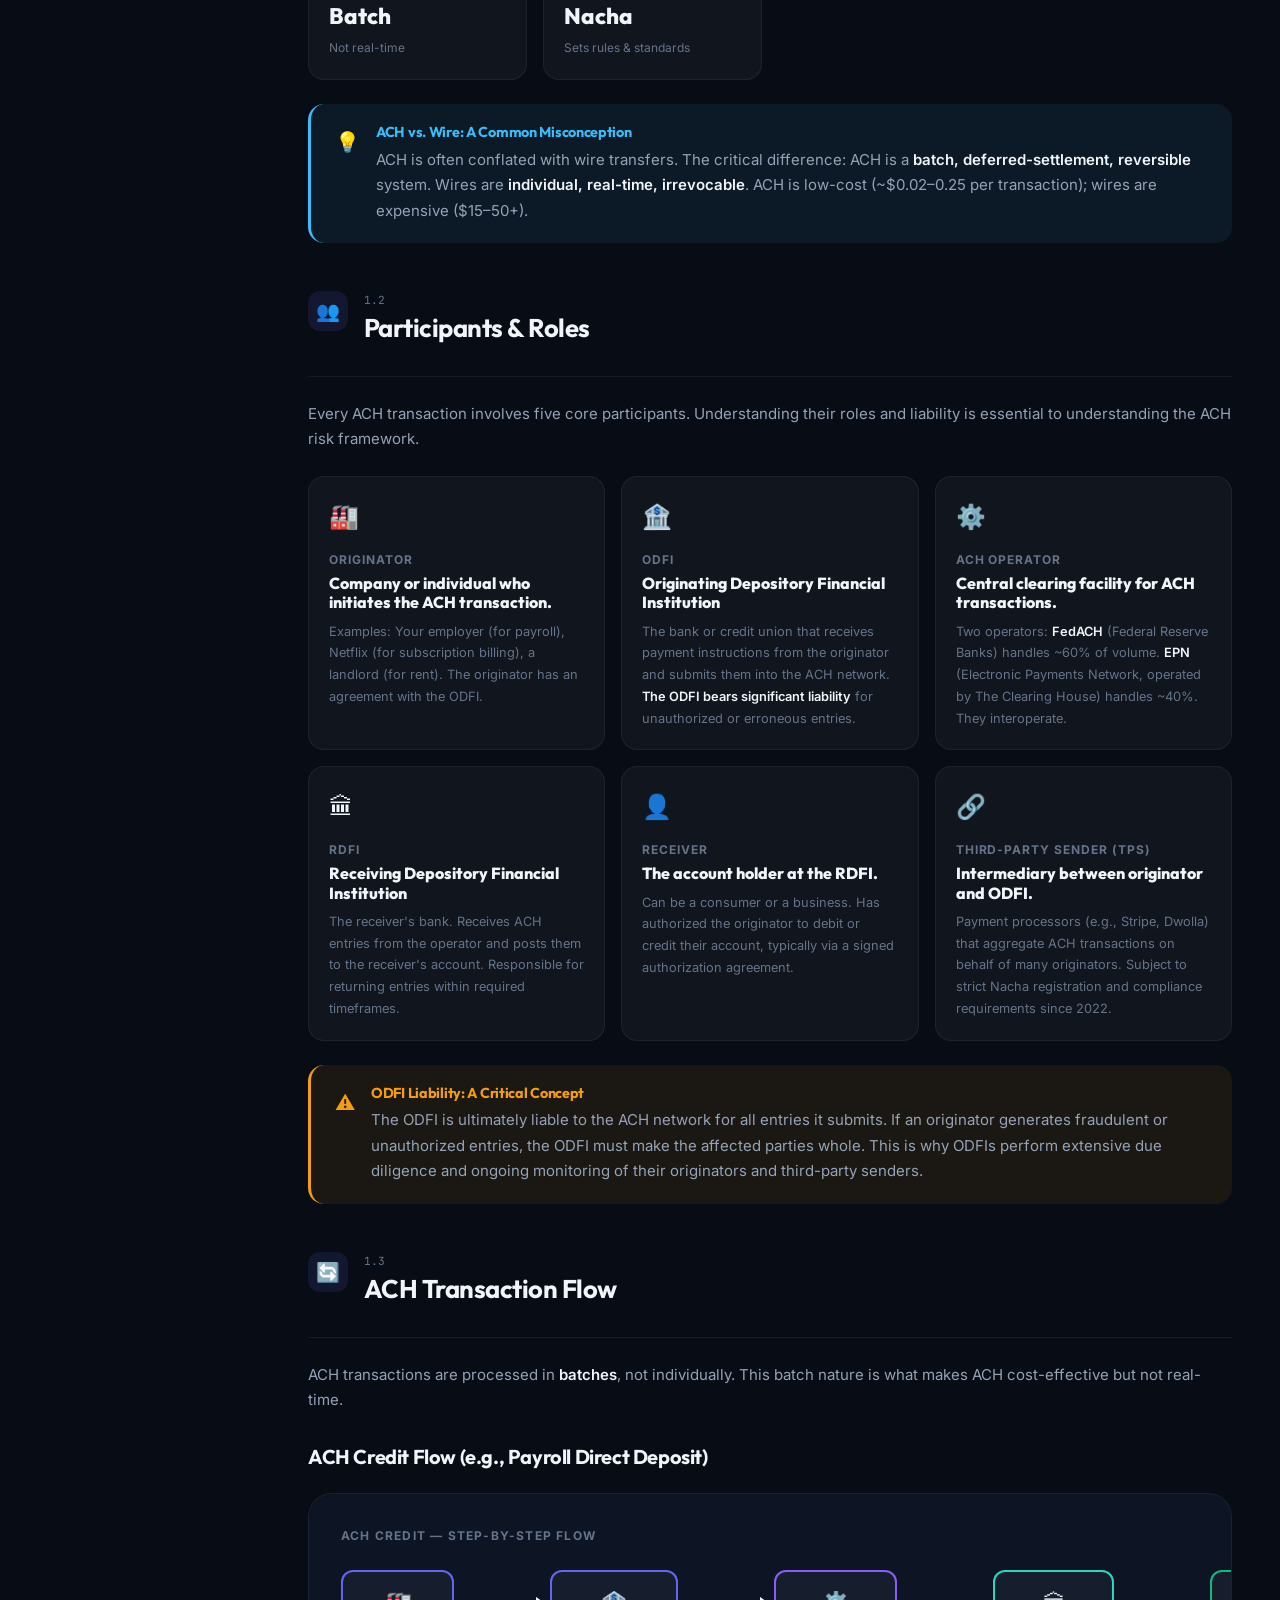
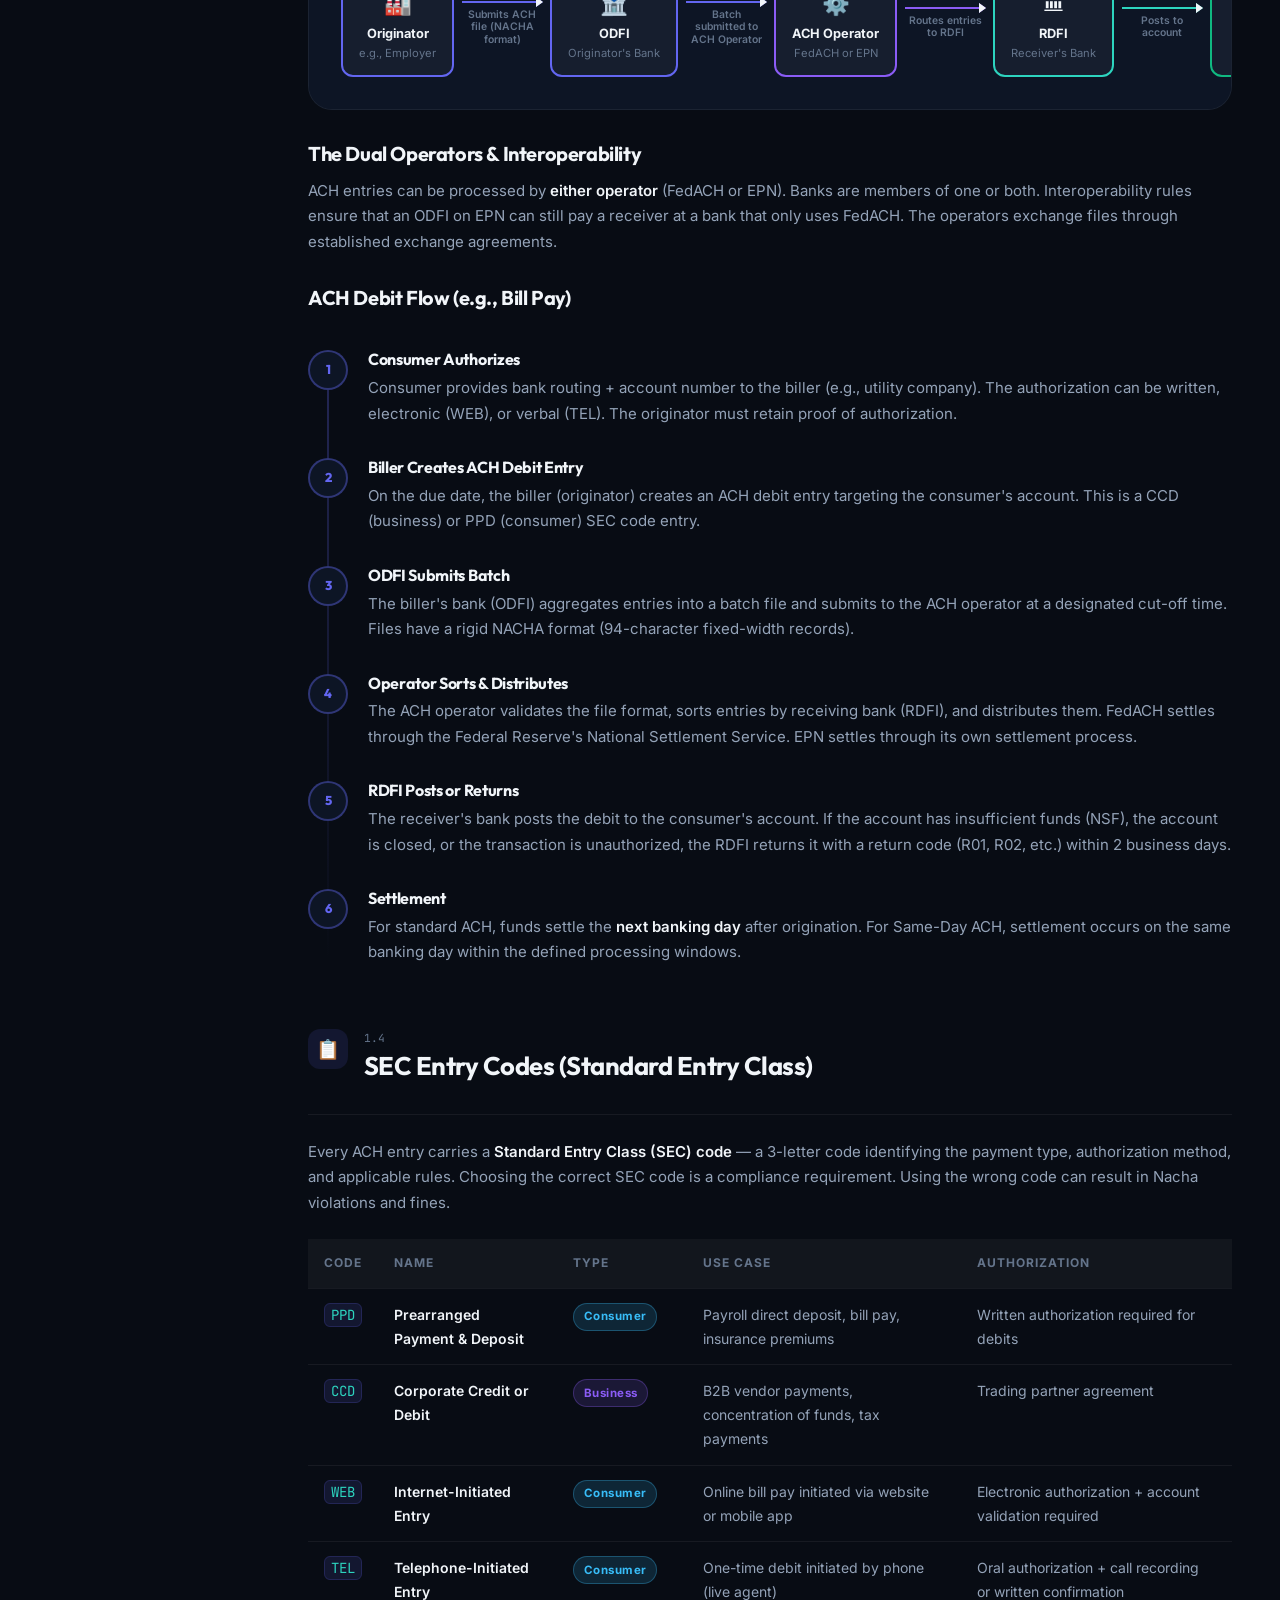
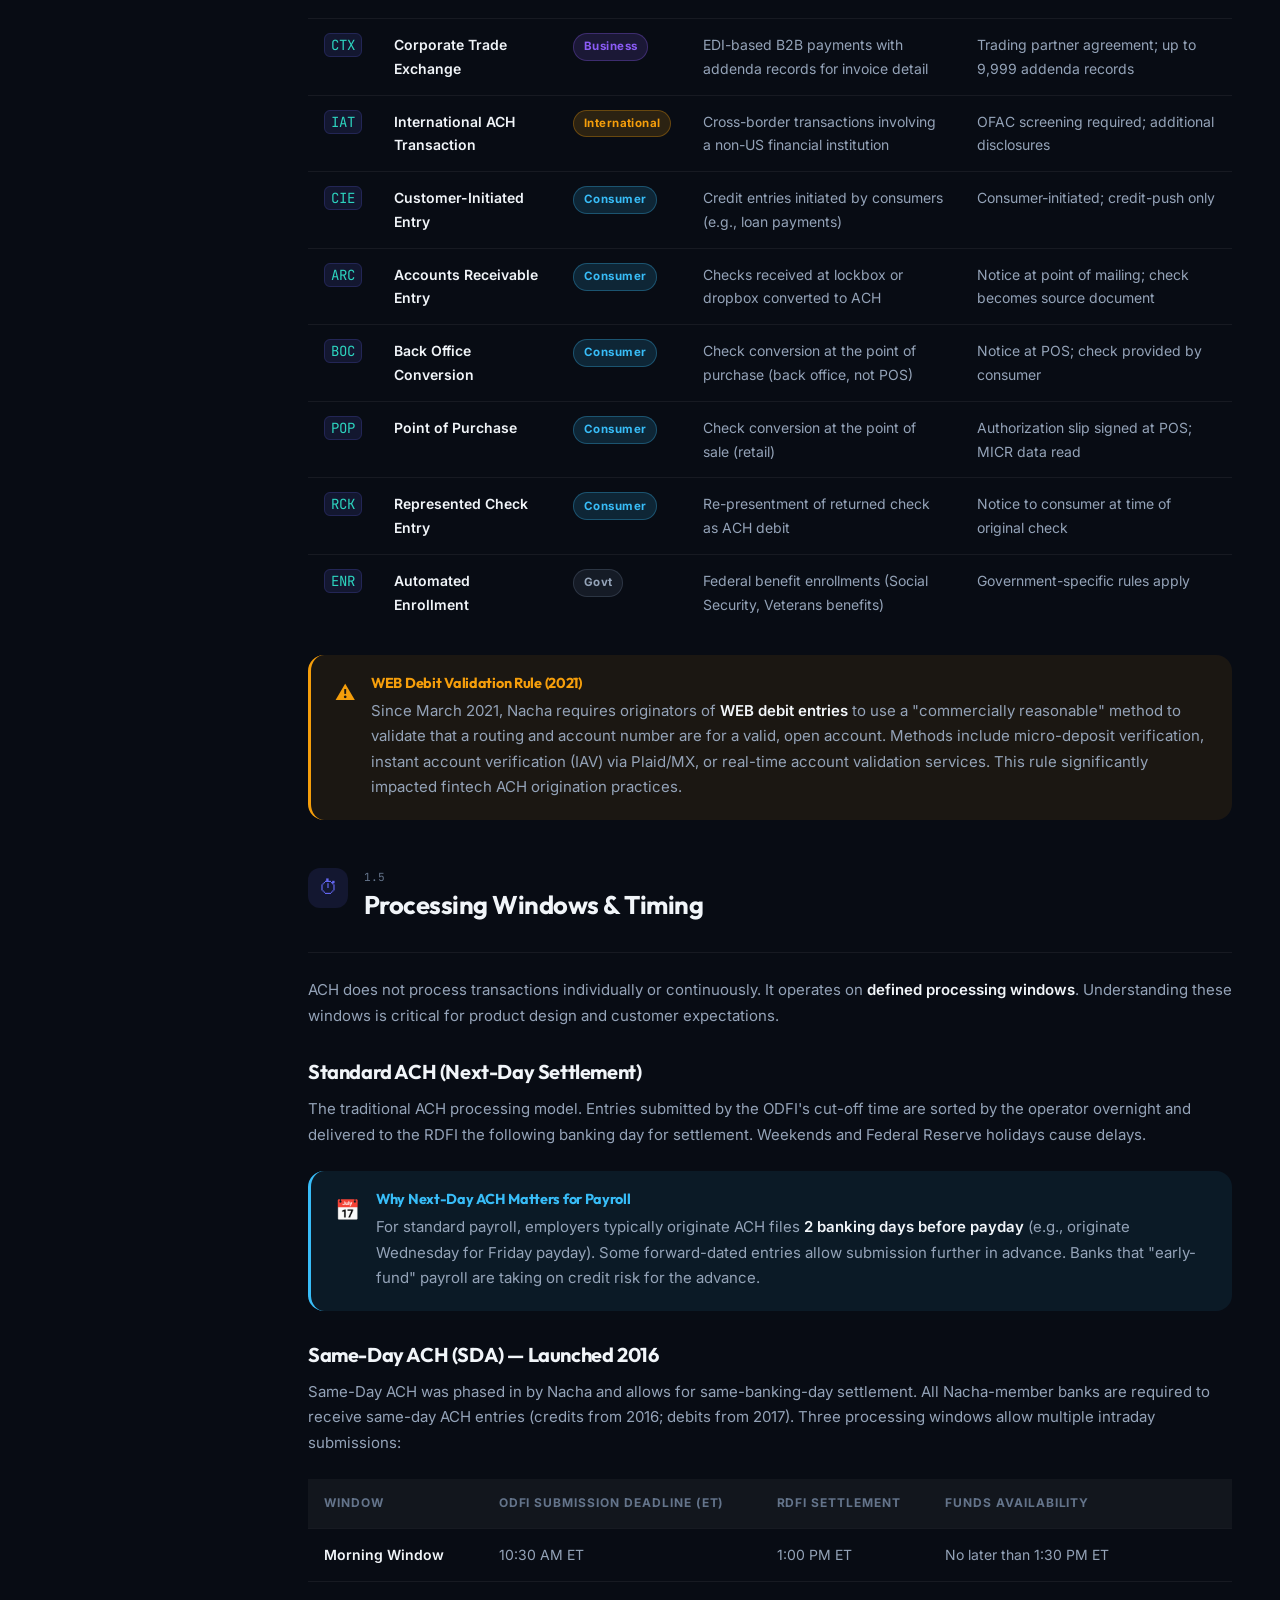
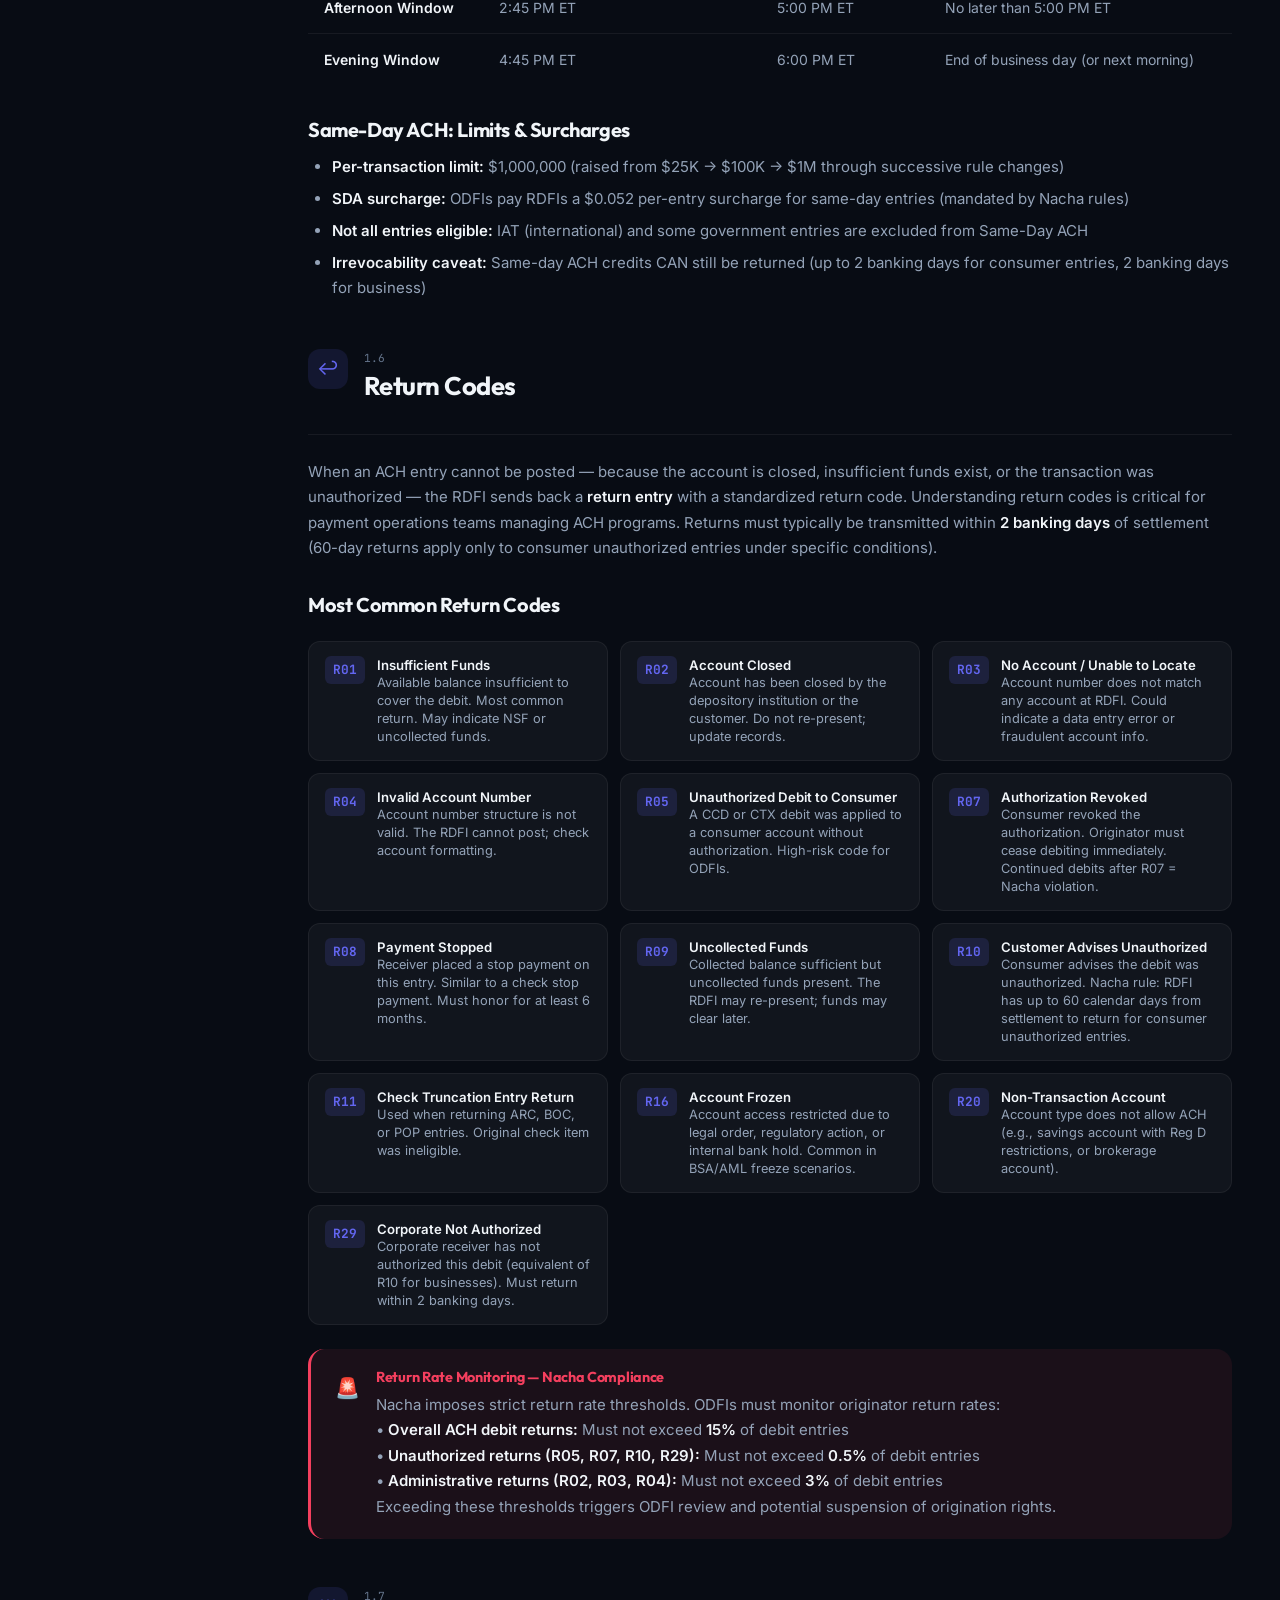
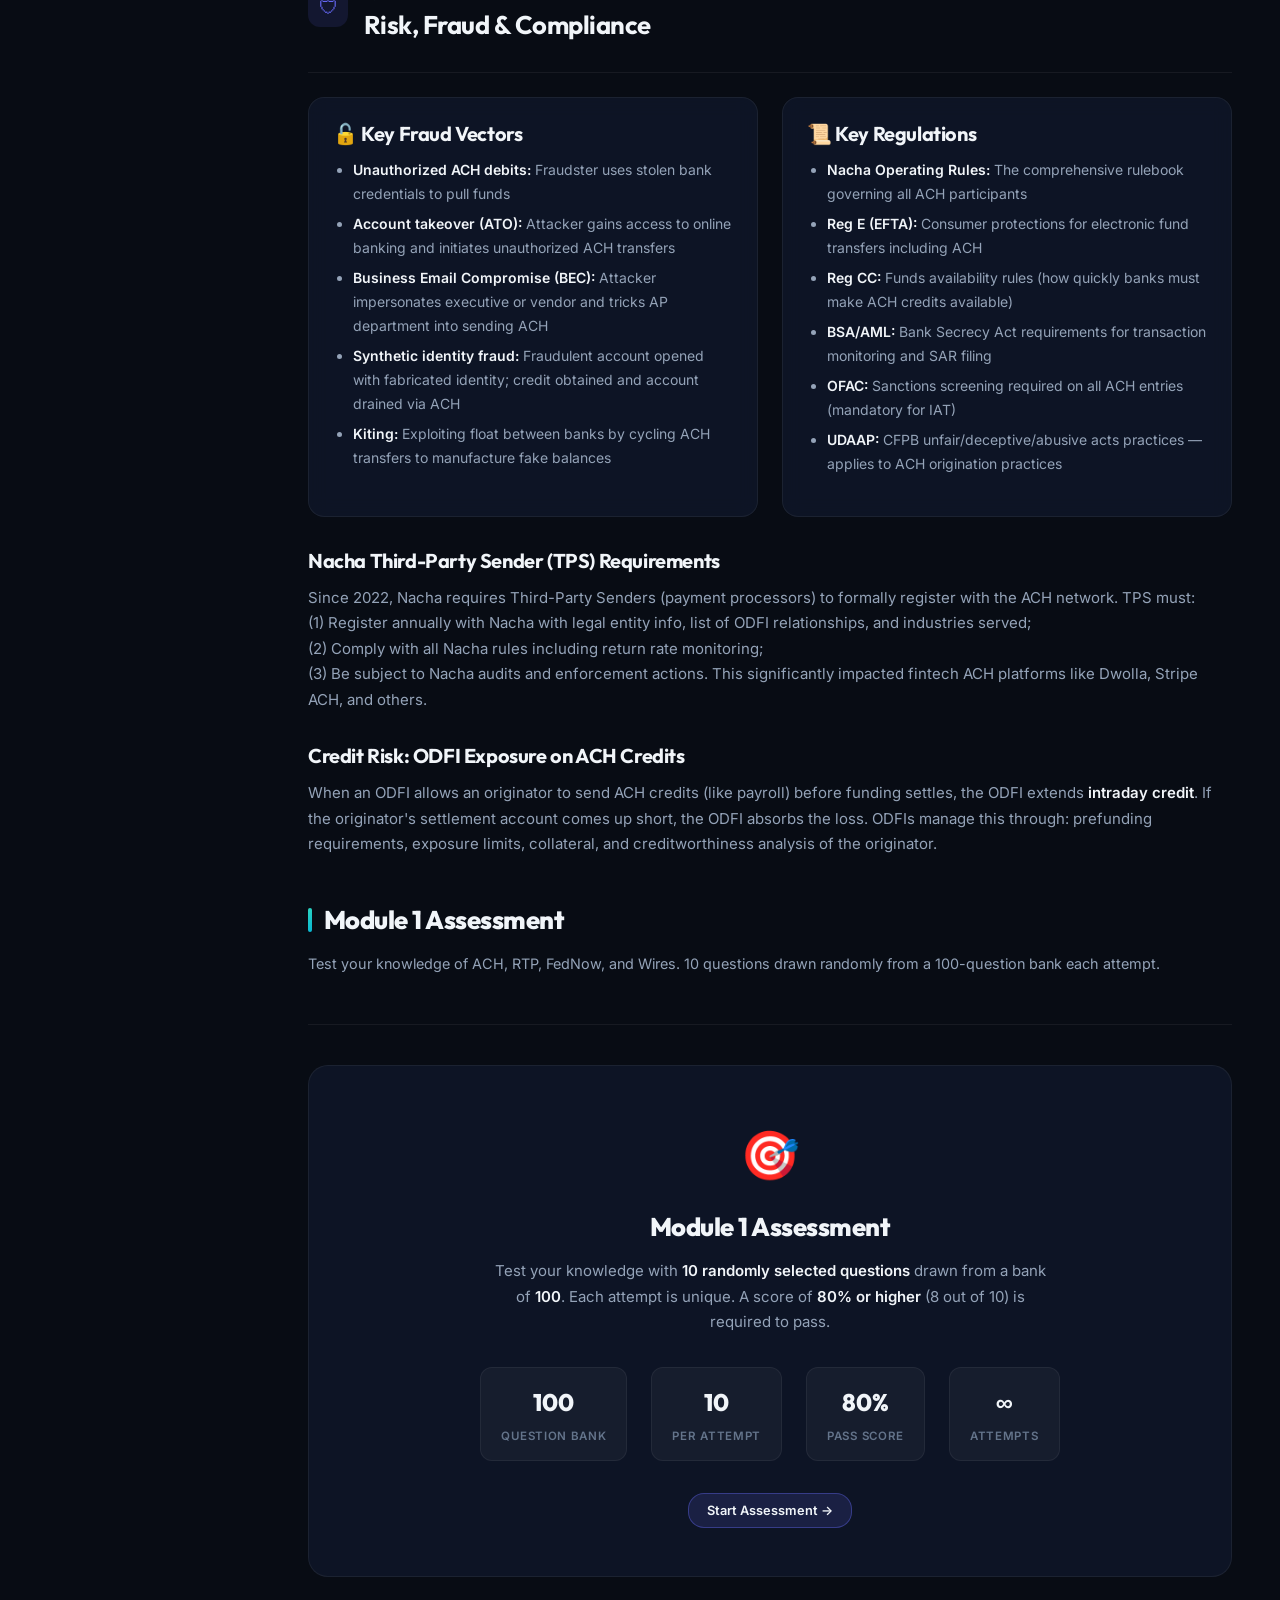
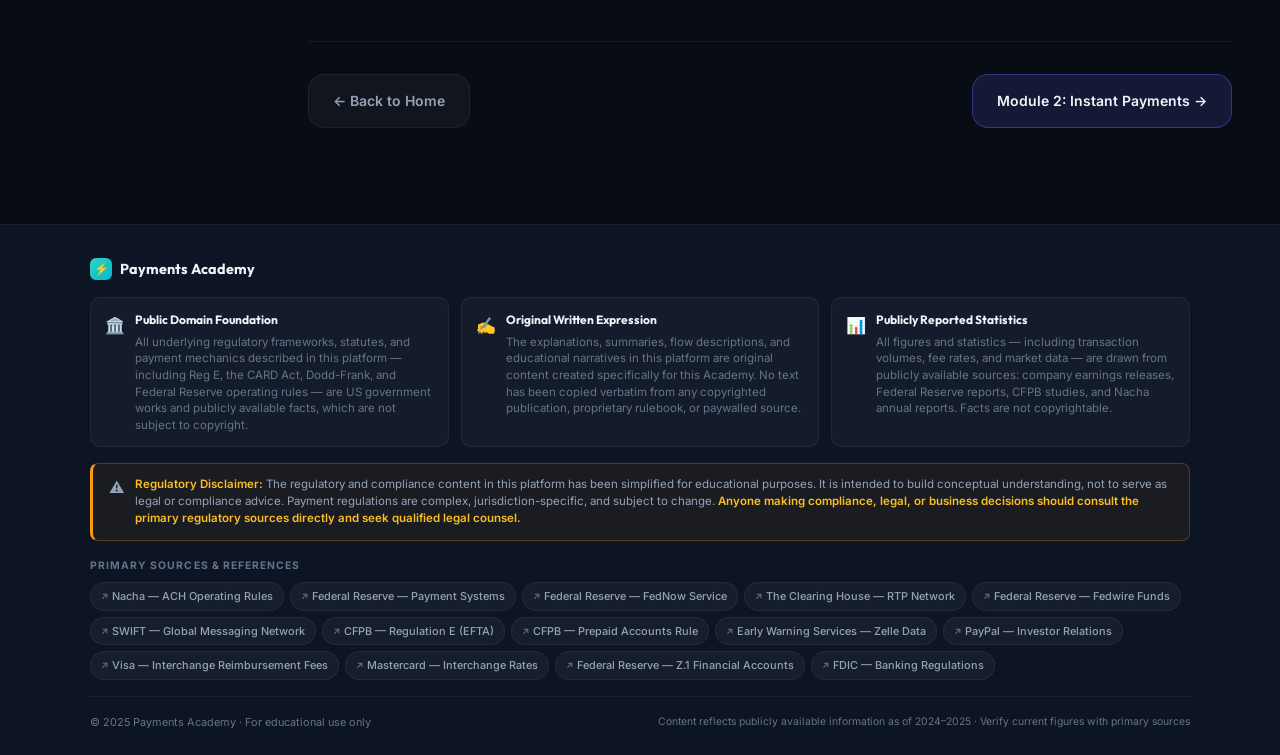
==== commit 32b688b5: "Add files via upload" ====
--- a/module1.html
+++ b/module1.html
@@ -34,6 +34,7 @@
     <li><a href="module1.html" class="active"><span class="mod-badge nav-badge-m1"></span>Module 1: Payment Rails</a></li>
     <li><a href="module2.html"><span class="mod-badge nav-badge-m2"></span>Module 2: Instant Payments</a></li>
     <li><a href="module3.html"><span class="mod-badge nav-badge-m3"></span>Module 3: Cards</a></li>
+    <li><a href="module4.html"><span class="mod-badge nav-badge-m4"></span>Module 4: Emerging Trends</a></li>
   </ul>
 </nav>
 
@@ -756,7 +757,7 @@
             </div>
             <div class="key-fact">
               <div class="key-fact-label">Limit</div>
-              <div class="key-fact-value">$1M</div>
+              <div class="key-fact-value">$10M</div>
               <div class="key-fact-note">Per transaction</div>
             </div>
             <div class="key-fact">
@@ -796,6 +797,10 @@
             <div class="timeline-item">
               <div class="timeline-year">2023</div>
               <div class="timeline-text">RTP reaches ~300 financial institution participants covering 65%+ of US DDAs. Competes directly with newly launched FedNow.</div>
+            </div>
+            <div class="timeline-item">
+              <div class="timeline-year">Feb 2025</div>
+              <div class="timeline-text">Limit raised to $10,000,000 to enable large-value corporate payments, real estate settlements, and liquidity optimization.</div>
             </div>
           </div>
         </div>
@@ -924,7 +929,7 @@
             <div class="info-card">
               <div class="info-card-icon">🏢</div>
               <div class="info-card-label">B2B Capable</div>
-              <div class="info-card-value" style="font-size:0.9rem">$1M limit and ISO 20022 remittance data make RTP viable for commercial payments, replacing same-day ACH or wires.</div>
+              <div class="info-card-value" style="font-size:0.9rem">$10M limit and ISO 20022 remittance data make RTP viable for commercial payments, replacing same-day ACH or wires.</div>
             </div>
             <div class="info-card">
               <div class="info-card-icon">📧</div>
@@ -1030,9 +1035,9 @@
               <div class="key-fact-note">Federal Reserve</div>
             </div>
             <div class="key-fact">
-              <div class="key-fact-label">Default Limit</div>
-              <div class="key-fact-value">$500K</div>
-              <div class="key-fact-note">Per transaction (configurable up to $500K)</div>
+              <div class="key-fact-label">Max Limit</div>
+              <div class="key-fact-value">$10M</div>
+              <div class="key-fact-note">Per transaction (raised Nov 2025)</div>
             </div>
             <div class="key-fact">
               <div class="key-fact-label">Availability</div>
@@ -1100,8 +1105,8 @@
                 </tr>
                 <tr>
                   <td>Transaction Limit</td>
-                  <td>$500K (default; configurable)</td>
-                  <td>$1,000,000</td>
+                  <td>$10,000,000 (configurable)</td>
+                  <td>$10,000,000</td>
                 </tr>
                 <tr>
                   <td>Settlement Asset</td>
@@ -1184,7 +1189,7 @@
           </div>
 
           <p>Wire transfers are the <strong>high-value, same-day, irrevocable</strong> payment rail.
-          Unlike ACH (batch, reversible) or RTP (real-time, limited to $1M), wires are used when
+          Unlike ACH (batch, reversible) or RTP (real-time, limited to $10M), wires are used when
           speed and certainty matter most and dollar amounts are large — think real estate closings,
           M&amp;A transaction funding, interbank settlements, and large corporate treasury operations.
           Wires move <strong>trillions of dollars daily</strong> through two primary domestic networks:
@@ -1439,8 +1444,8 @@
                 <tr>
                   <td>Per-Transaction Limit</td>
                   <td>$1M (SDA); unlimited (standard)</td>
-                  <td>$1,000,000</td>
-                  <td>$500,000</td>
+                  <td>$10,000,000</td>
+                  <td>$10,000,000</td>
                   <td>No limit (Fedwire)</td>
                 </tr>
                 <tr>
@@ -1513,12 +1518,12 @@
             <div class="info-card">
               <div class="info-card-icon">⚡</div>
               <div class="info-card-label">Use RTP When...</div>
-              <div class="info-card-value" style="font-size:0.85rem;line-height:1.5">Instant confirmation matters, 24/7 availability is needed, amount is under $1M, and you want rich ISO 20022 remittance data — earned wages, claims, gig payouts, B2B invoice pay.</div>
+              <div class="info-card-value" style="font-size:0.85rem;line-height:1.5">Instant confirmation matters, 24/7 availability is needed, amount is under $10M, and you want rich ISO 20022 remittance data — earned wages, claims, gig payouts, B2B invoice pay.</div>
             </div>
             <div class="info-card">
               <div class="info-card-icon">🏛</div>
               <div class="info-card-label">Use FedNow When...</div>
-              <div class="info-card-value" style="font-size:0.85rem;line-height:1.5">Your bank or receiver's bank is a FedNow participant (not on RTP), amounts are under $500K, and you prefer Federal Reserve settlement certainty.</div>
+              <div class="info-card-value" style="font-size:0.85rem;line-height:1.5">Your bank or receiver's bank is a FedNow participant (not on RTP), amounts are under $10M, and you prefer Federal Reserve settlement certainty.</div>
             </div>
             <div class="info-card">
               <div class="info-card-icon">🔒</div>
--- a/styles/main.css
+++ b/styles/main.css
@@ -38,6 +38,10 @@
   --grad-hero:     linear-gradient(135deg, #0d1525 0%, #1a1040 50%, #0d1525 100%);
   --grad-card:     linear-gradient(135deg, rgba(99,102,241,0.08), rgba(139,92,246,0.04));
 
+  --mod4-color:  #8b5cf6;
+  --mod4-glow:   rgba(139, 92, 246, 0.3);
+  --grad-violet: linear-gradient(135deg, #8b5cf6, #ec4899);
+
   /* Module Colors */
   --mod1-color:  #6366f1;
   --mod1-glow:   rgba(99, 102, 241, 0.3);
@@ -45,6 +49,7 @@
   --mod2-glow:   rgba(45, 212, 191, 0.3);
   --mod3-color:  #f59e0b;
   --mod3-glow:   rgba(245, 158, 11, 0.3);
+
 
   /* Spacing */
   --sidebar-width: 260px;
@@ -202,6 +207,7 @@
 .nav-badge-m1 { background: var(--mod1-color); box-shadow: 0 0 6px var(--mod1-color); }
 .nav-badge-m2 { background: var(--mod2-color); box-shadow: 0 0 6px var(--mod2-color); }
 .nav-badge-m3 { background: var(--mod3-color); box-shadow: 0 0 6px var(--mod3-color); }
+.nav-badge-m4 { background: var(--mod4-color); box-shadow: 0 0 6px var(--mod4-color); }
 
 /* =============================================
    MODULE PAGE LAYOUT (Sidebar + Content)
@@ -1397,8 +1403,8 @@
 .site-footer {
   background: var(--bg-secondary);
   border-top: 1px solid var(--border-subtle);
-  padding: 3rem 2rem 2rem;
-  margin-top: 4rem;
+  padding: 2rem 1.5rem 1.5rem;
+  margin-top: 2rem;
 }
 
 .site-footer-inner {
@@ -1409,97 +1415,97 @@
 .site-footer-logo {
   display: flex;
   align-items: center;
-  gap: 0.625rem;
+  gap: 0.5rem;
   font-family: 'Outfit', sans-serif;
-  font-size: 1rem;
+  font-size: 0.9rem;
   font-weight: 700;
   color: var(--text-primary);
-  margin-bottom: 2rem;
+  margin-bottom: 1rem;
 }
 .site-footer-logo-icon {
-  width: 28px; height: 28px;
+  width: 22px; height: 22px;
   background: var(--grad-teal);
-  border-radius: 7px;
+  border-radius: 6px;
   display: flex; align-items: center; justify-content: center;
-  font-size: 0.85rem;
+  font-size: 0.75rem;
 }
 
 /* Content basis facts */
 .footer-facts {
   display: grid;
   grid-template-columns: repeat(3, 1fr);
-  gap: 1rem;
-  margin-bottom: 2rem;
+  gap: 0.75rem;
+  margin-bottom: 1rem;
 }
 .footer-fact {
   background: rgba(255,255,255,0.03);
   border: 1px solid var(--border-subtle);
-  border-radius: 14px;
-  padding: 1.25rem 1rem;
-  display: flex;
-  gap: 0.875rem;
+  border-radius: 10px;
+  padding: 0.75rem 0.875rem;
+  display: flex;
+  gap: 0.625rem;
   align-items: flex-start;
 }
 .footer-fact-icon {
-  font-size: 1.25rem;
+  font-size: 1rem;
   flex-shrink: 0;
   margin-top: 0.1rem;
 }
 .footer-fact-title {
-  font-size: 0.8rem;
+  font-size: 0.75rem;
   font-weight: 700;
   color: var(--text-primary);
-  margin-bottom: 0.3rem;
+  margin-bottom: 0.2rem;
   font-family: 'Outfit', sans-serif;
 }
 .footer-fact-body {
-  font-size: 0.78rem;
-  color: var(--text-muted);
-  line-height: 1.55;
+  font-size: 0.72rem;
+  color: var(--text-muted);
+  line-height: 1.45;
 }
 
 /* Regulatory disclaimer callout */
 .footer-disclaimer {
   background: rgba(245,158,11,0.06);
   border: 1px solid rgba(245,158,11,0.25);
-  border-left: 4px solid var(--accent-gold);
-  border-radius: 12px;
-  padding: 1rem 1.25rem;
-  display: flex;
-  gap: 0.875rem;
+  border-left: 3px solid var(--accent-gold);
+  border-radius: 8px;
+  padding: 0.75rem 1rem;
+  display: flex;
+  gap: 0.625rem;
   align-items: flex-start;
-  margin-bottom: 2rem;
-  font-size: 0.82rem;
+  margin-bottom: 1rem;
+  font-size: 0.72rem;
   color: var(--text-secondary);
-  line-height: 1.6;
-}
-.footer-disclaimer-icon { font-size: 1.1rem; flex-shrink: 0; margin-top: 0.1rem; }
+  line-height: 1.5;
+}
+.footer-disclaimer-icon { font-size: 0.95rem; flex-shrink: 0; margin-top: 0.05rem; }
 .footer-disclaimer strong { color: #fbbf24; }
 
 /* Sources section */
 .footer-sources-title {
-  font-size: 0.7rem;
+  font-size: 0.65rem;
   font-weight: 700;
   letter-spacing: 0.1em;
   text-transform: uppercase;
   color: var(--text-muted);
-  margin-bottom: 0.875rem;
+  margin-bottom: 0.5rem;
 }
 .footer-sources-grid {
   display: flex;
   flex-wrap: wrap;
-  gap: 0.5rem;
-  margin-bottom: 2rem;
+  gap: 0.375rem;
+  margin-bottom: 1rem;
 }
 .footer-source-tag {
   display: inline-flex;
   align-items: center;
-  gap: 0.4rem;
-  padding: 0.35rem 0.75rem;
+  gap: 0.3rem;
+  padding: 0.25rem 0.6rem;
   background: rgba(255,255,255,0.04);
   border: 1px solid var(--border-subtle);
   border-radius: 99px;
-  font-size: 0.75rem;
+  font-size: 0.68rem;
   color: var(--text-secondary);
   text-decoration: none;
   font-weight: 500;
@@ -1512,14 +1518,14 @@
 }
 .footer-source-tag::before {
   content: '↗';
-  font-size: 0.7rem;
+  font-size: 0.6rem;
   opacity: 0.7;
 }
 
 /* Bottom bar */
 .footer-bottom {
   border-top: 1px solid var(--border-subtle);
-  padding-top: 1.25rem;
+  padding-top: 1rem;
   display: flex;
   justify-content: space-between;
   align-items: center;
@@ -1527,11 +1533,11 @@
   gap: 0.75rem;
 }
 .footer-bottom-copy {
-  font-size: 0.75rem;
+  font-size: 0.68rem;
   color: var(--text-muted);
 }
 .footer-bottom-note {
-  font-size: 0.72rem;
+  font-size: 0.65rem;
   color: var(--text-muted);
   text-align: right;
 }
@@ -1613,21 +1619,59 @@
 .qz-btn {
   display: inline-flex;
   align-items: center;
+  justify-content: center;
   gap: 0.5rem;
-  padding: 0.75rem 2rem;
-  border-radius: 12px;
+  padding: 0.55rem 1.1rem;
+  border-radius: var(--radius-lg);
   font-family: 'Inter', sans-serif;
-  font-size: 0.9rem;
+  font-size: 0.8rem;
   font-weight: 600;
   cursor: pointer;
-  border: none;
-  transition: all 0.2s ease;
-}
-.qz-btn-primary {
-  background: var(--grad-teal);
-  color: #fff;
-}
-.qz-btn-primary:hover { transform: translateY(-2px); box-shadow: 0 8px 24px rgba(45,212,191,0.25); }
+  border: 1px solid var(--border-subtle);
+  background: var(--bg-glass);
+  color: var(--text-secondary);
+  transition: all var(--t-normal);
+  text-decoration: none;
+}
+.qz-btn:hover {
+  color: var(--text-primary);
+  border-color: var(--border-accent);
+  background: var(--bg-glass-hover);
+}
+
+/* Module-specific primary quiz buttons mirroring footer navigation buttons but smaller */
+.quiz-wrapper[data-module="1"] .qz-btn-primary {
+  background: rgba(99, 102, 241, 0.15);
+  border-color: rgba(99, 102, 241, 0.4);
+  color: var(--text-primary);
+}
+.quiz-wrapper[data-module="1"] .qz-btn-primary:hover {
+  background: rgba(99, 102, 241, 0.25);
+  border-color: rgba(99, 102, 241, 0.6);
+  box-shadow: var(--shadow-glow-indigo);
+}
+
+.quiz-wrapper[data-module="2"] .qz-btn-primary {
+  background: rgba(45, 212, 191, 0.15);
+  border-color: rgba(45, 212, 191, 0.4);
+  color: var(--text-primary);
+}
+.quiz-wrapper[data-module="2"] .qz-btn-primary:hover {
+  background: rgba(45, 212, 191, 0.25);
+  border-color: rgba(45, 212, 191, 0.6);
+  box-shadow: var(--shadow-glow-teal);
+}
+
+.quiz-wrapper[data-module="3"] .qz-btn-primary {
+  background: rgba(245, 158, 11, 0.15);
+  border-color: rgba(245, 158, 11, 0.4);
+  color: var(--text-primary);
+}
+.quiz-wrapper[data-module="3"] .qz-btn-primary:hover {
+  background: rgba(245, 158, 11, 0.25);
+  border-color: rgba(245, 158, 11, 0.6);
+  box-shadow: var(--shadow-glow-gold);
+}
 
 /* ── Question Screen ── */
 .qz-q-screen { animation: fadeInUp 0.3s ease; }
